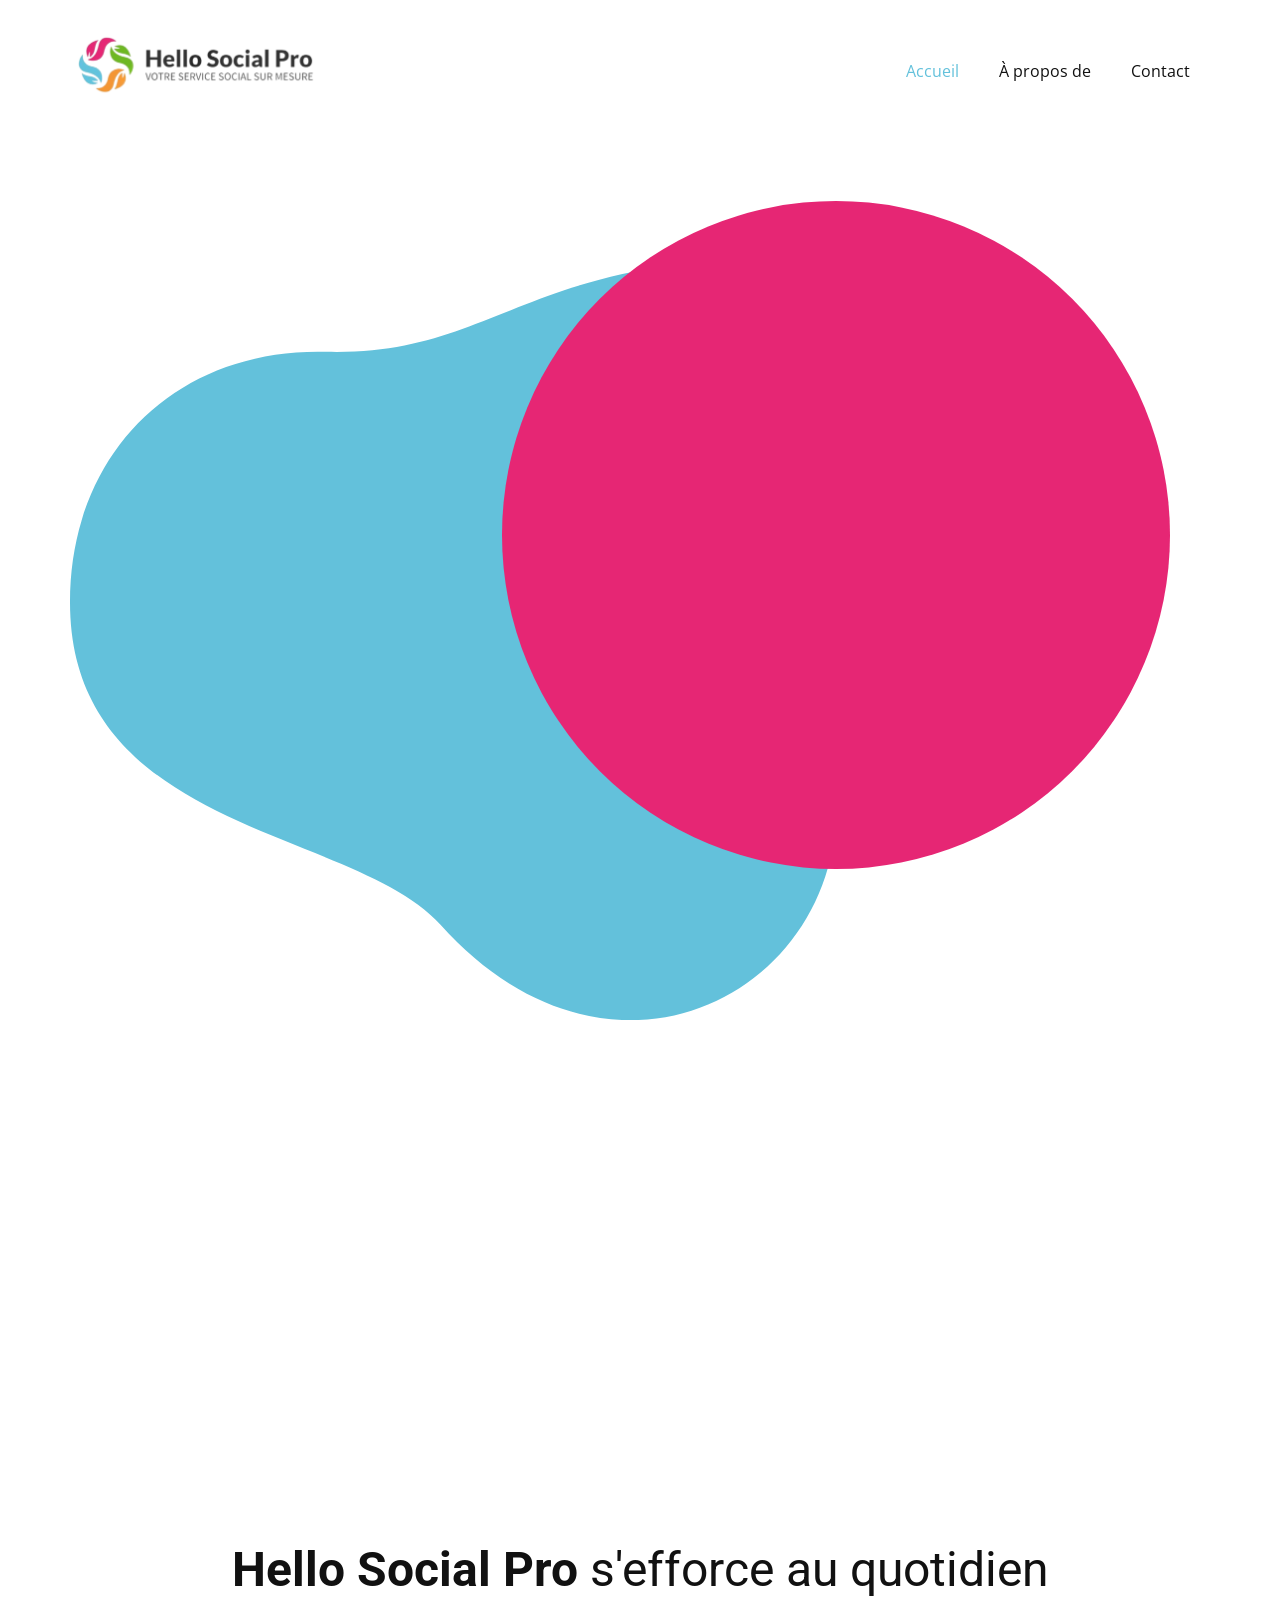
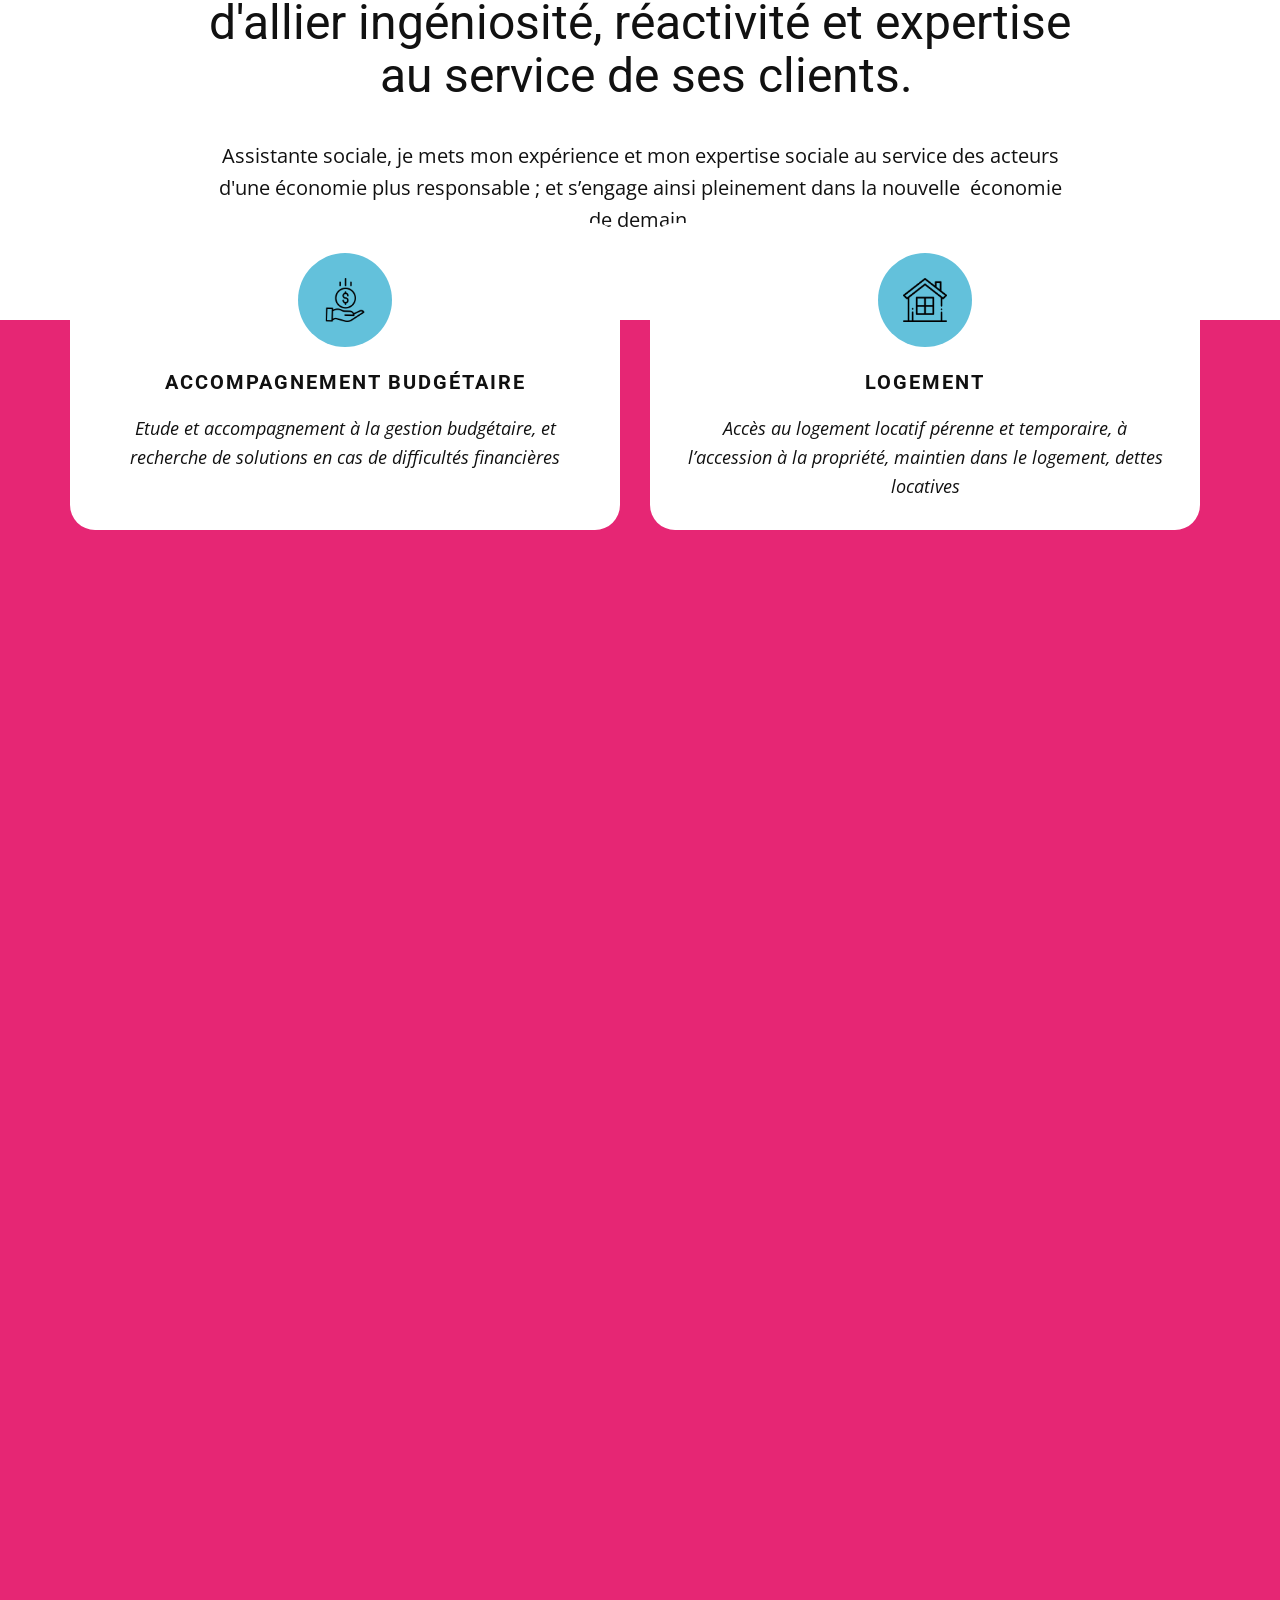
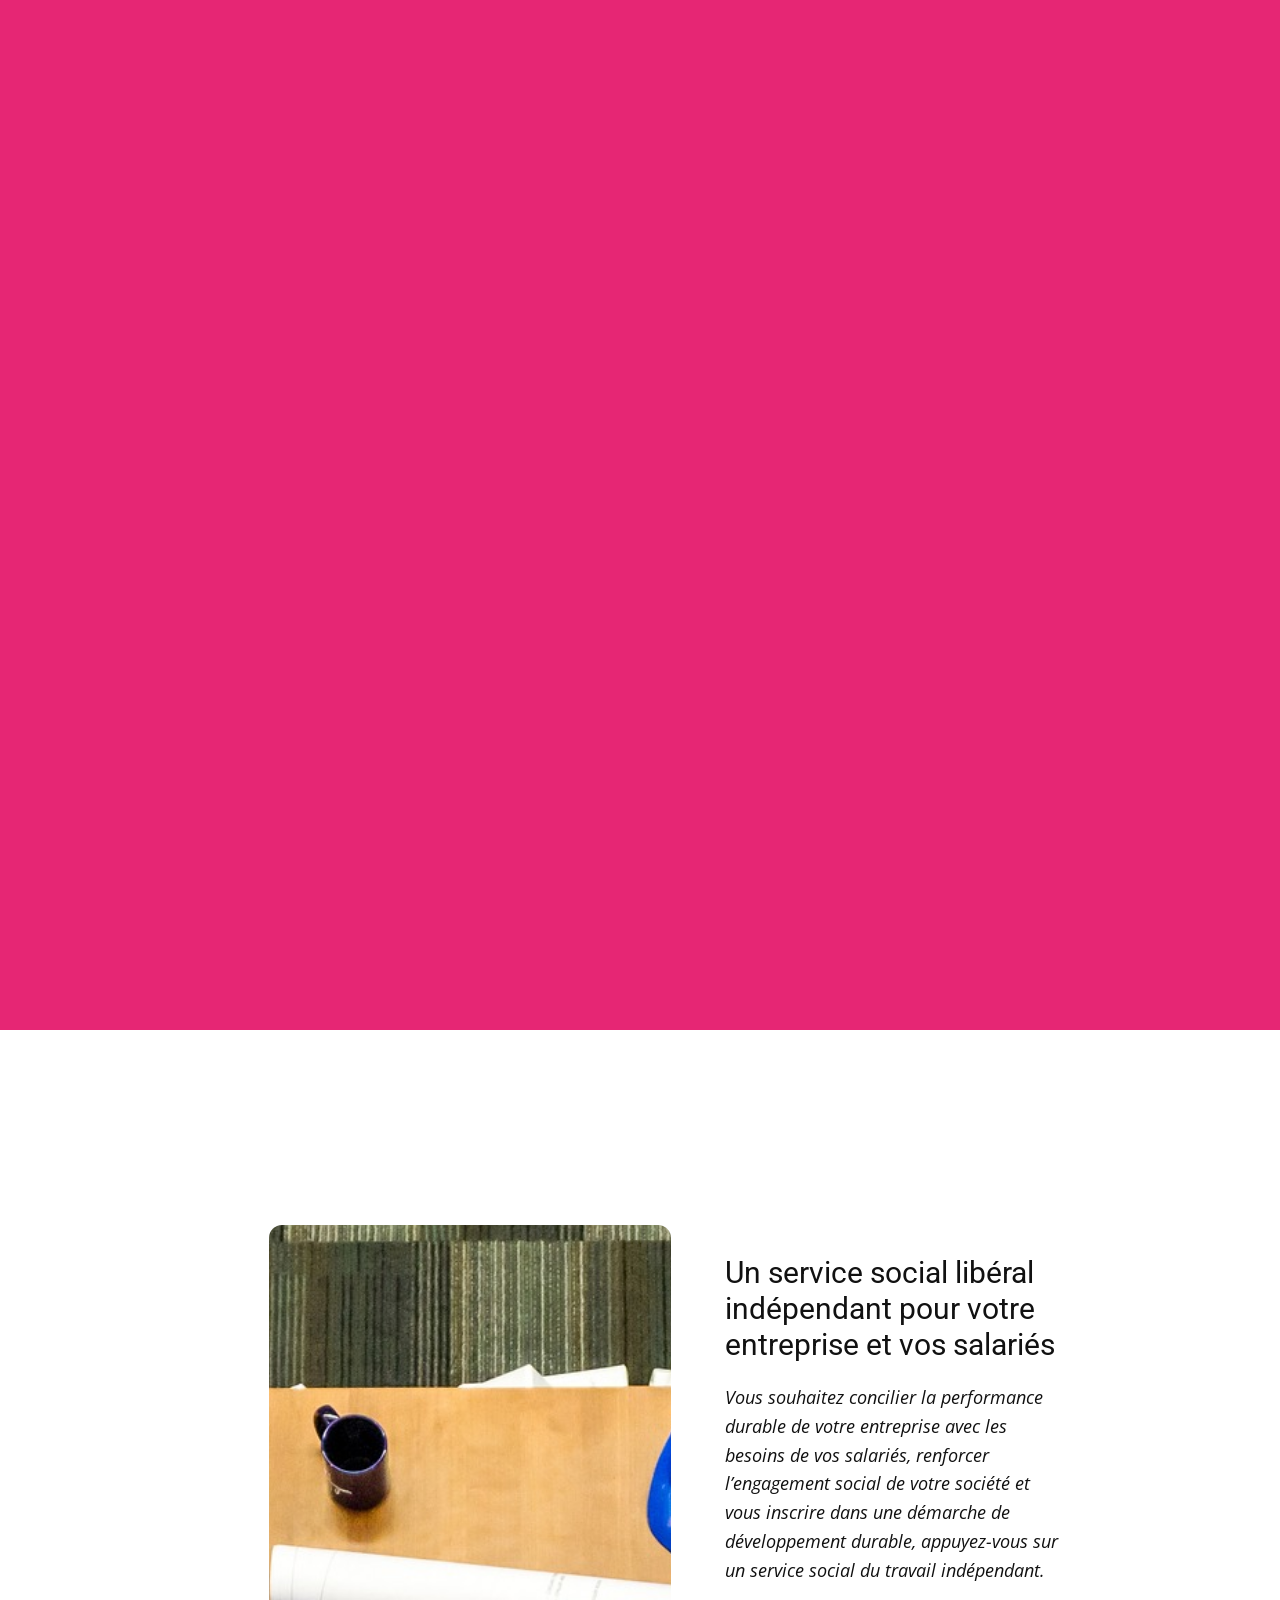
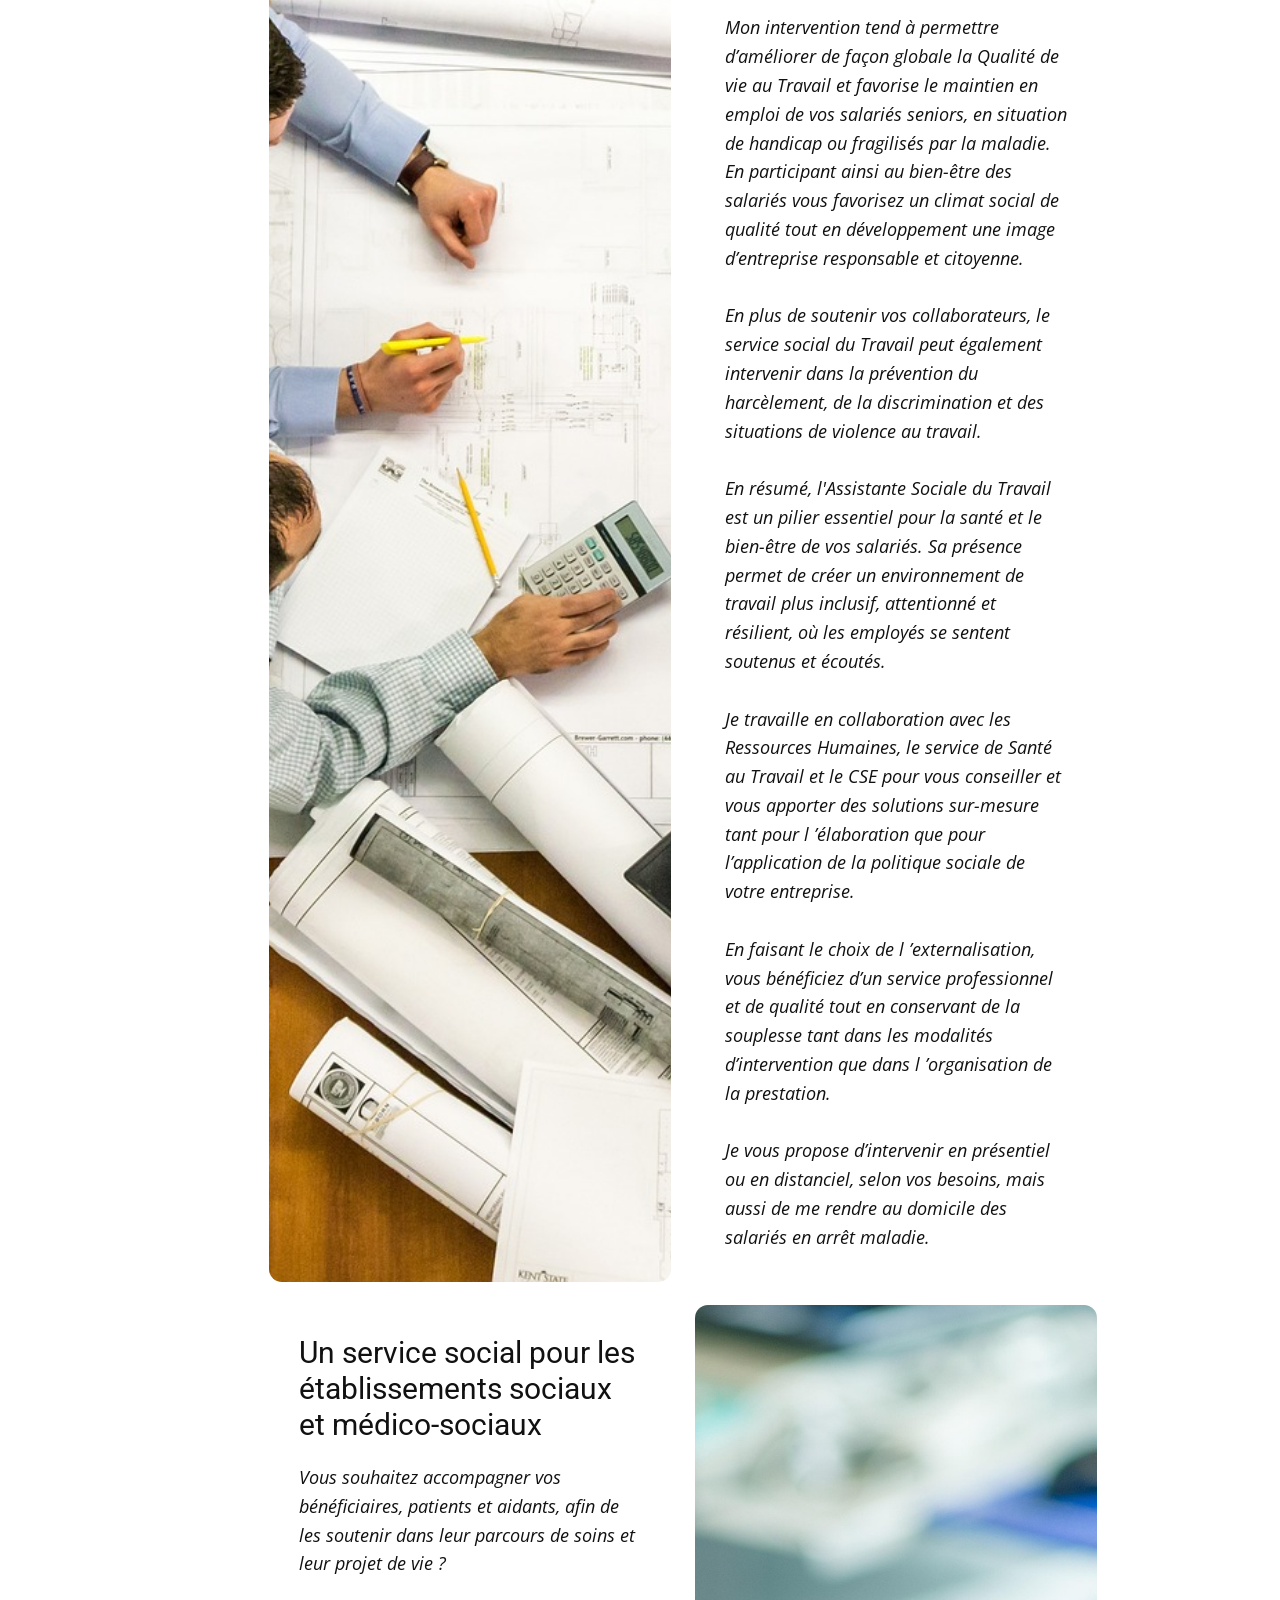
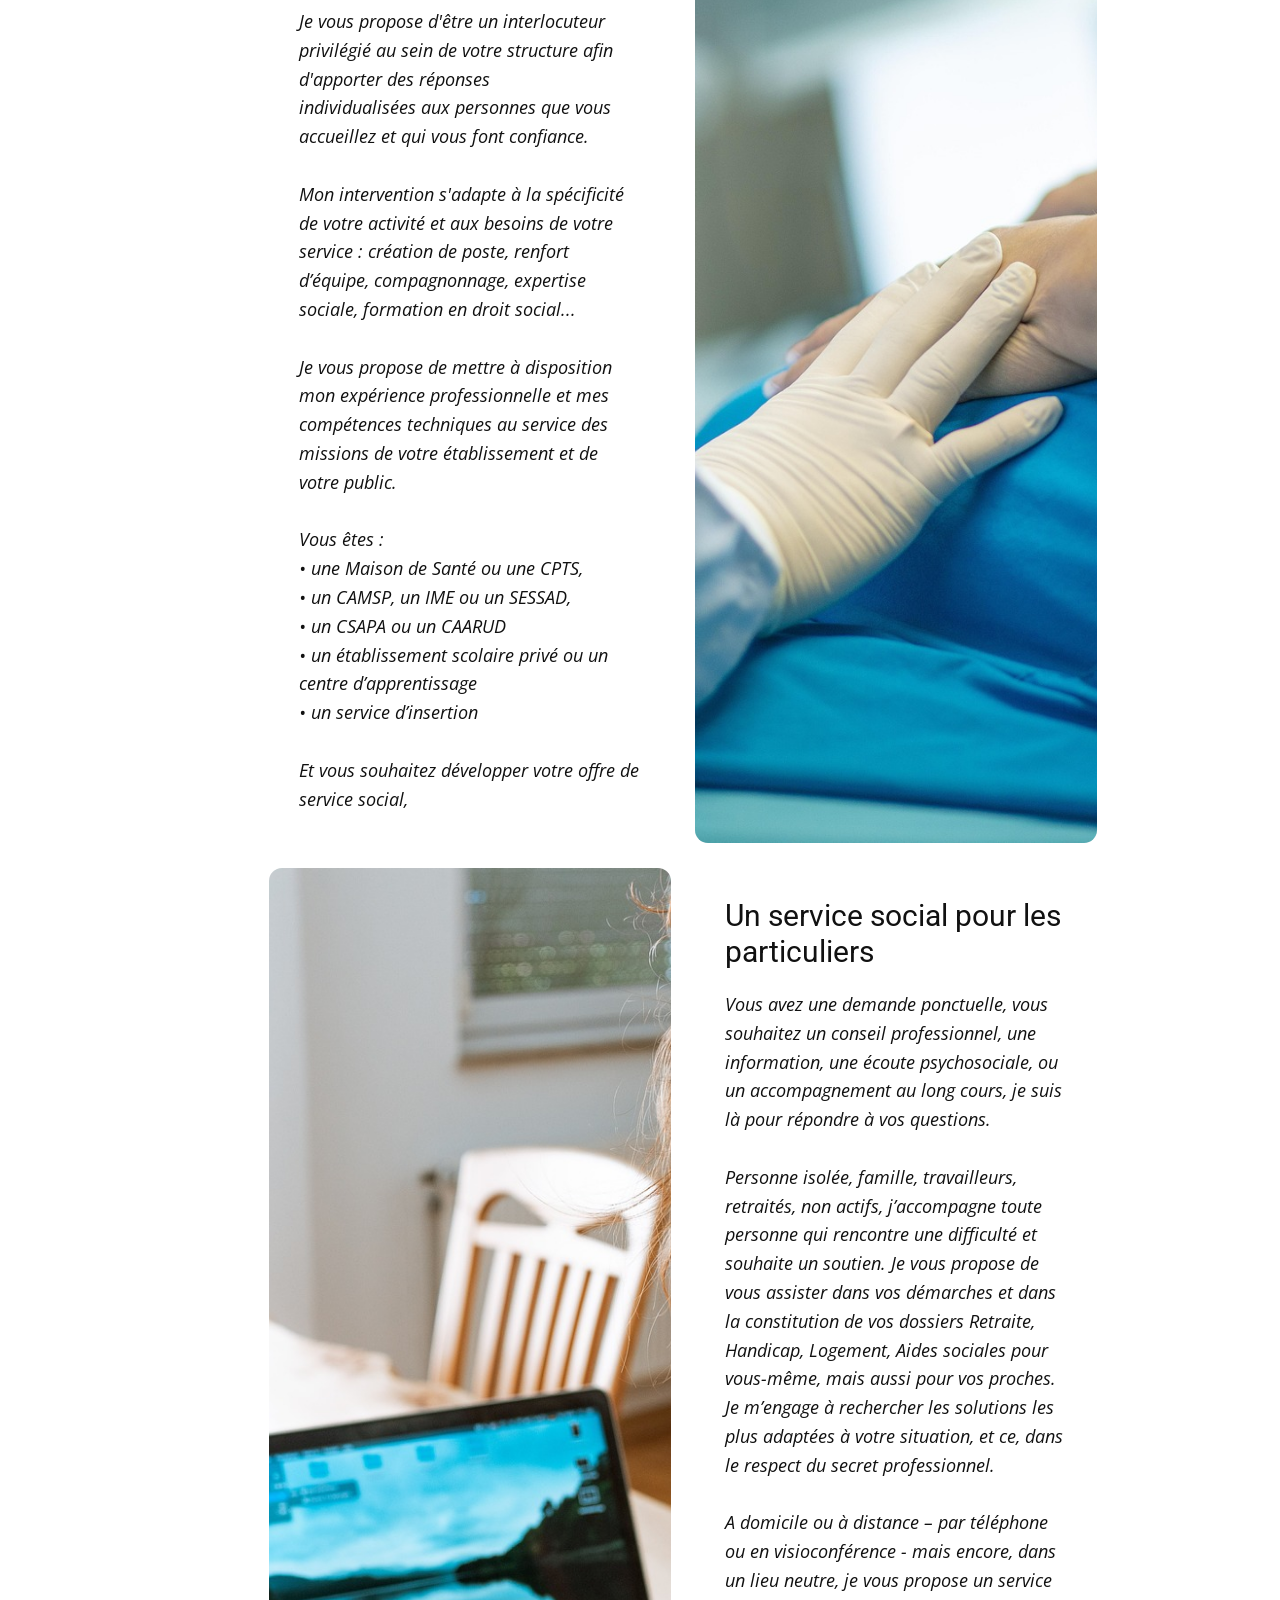
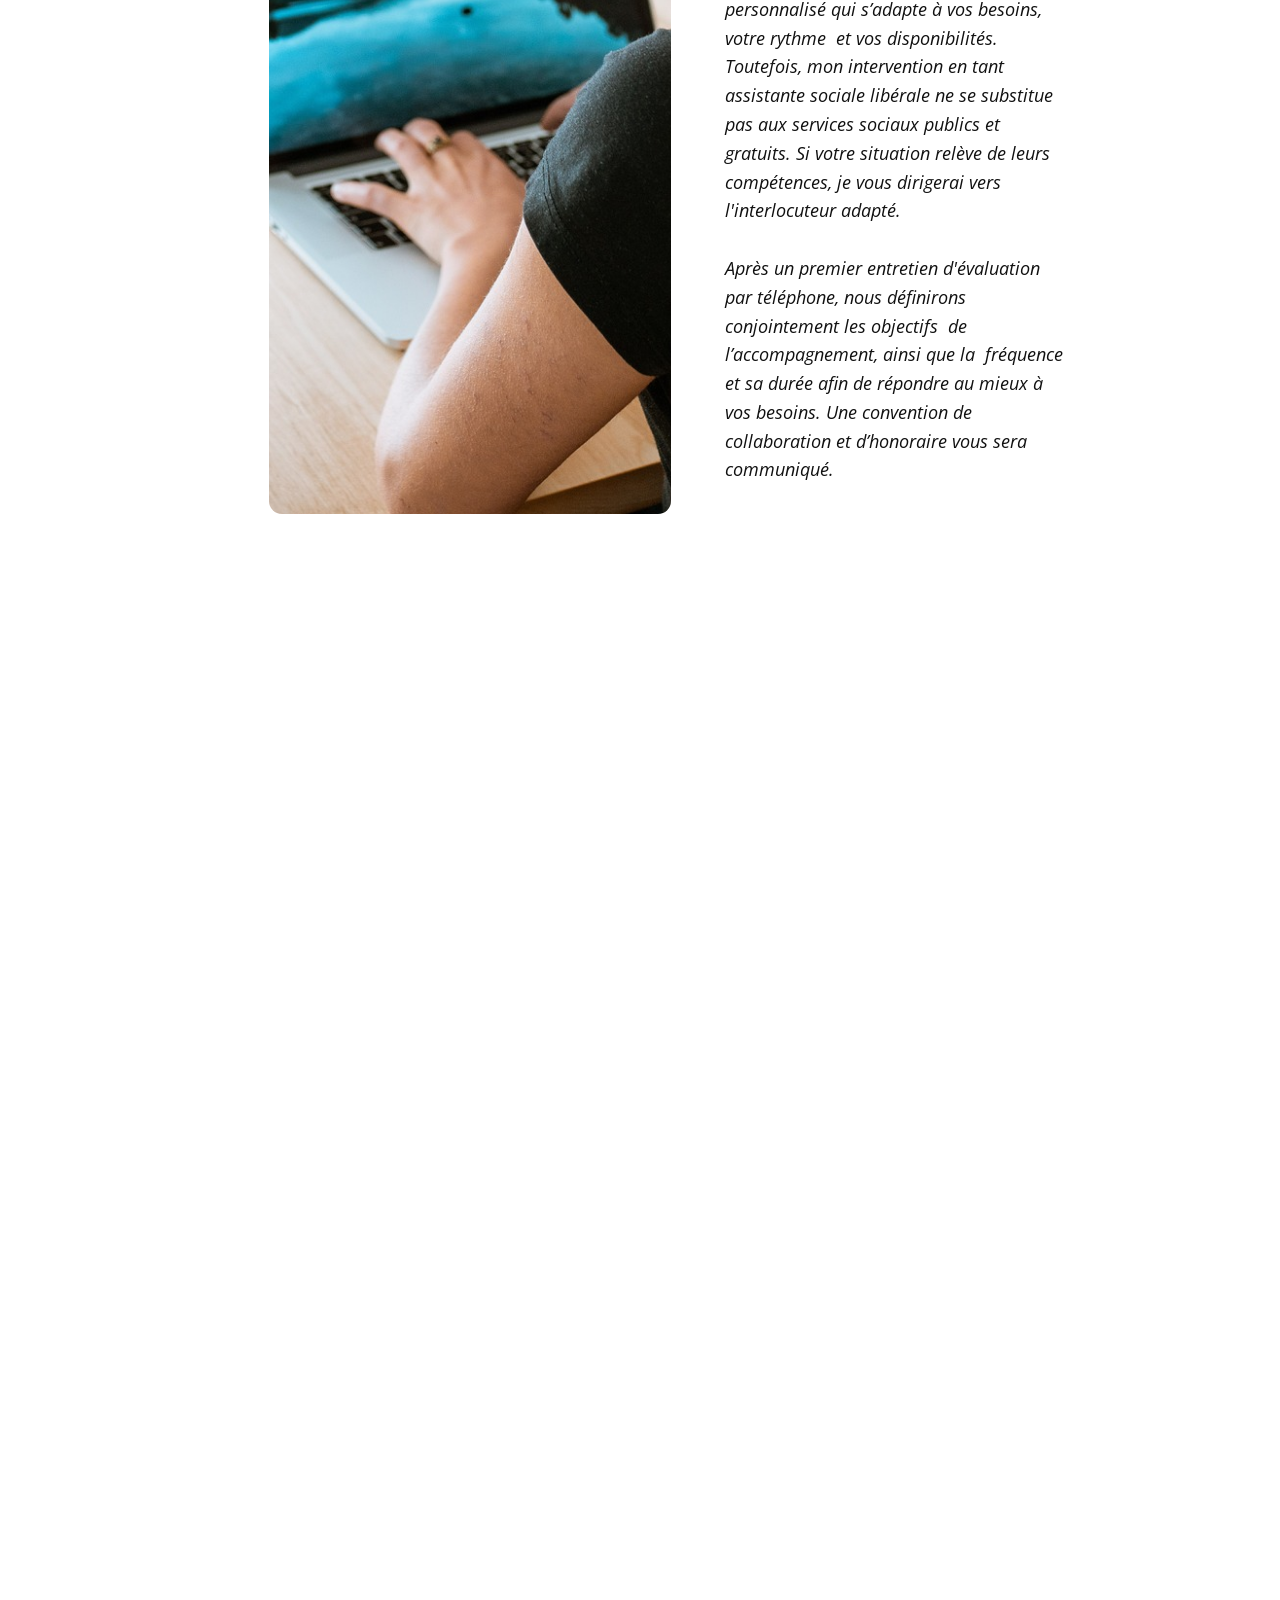
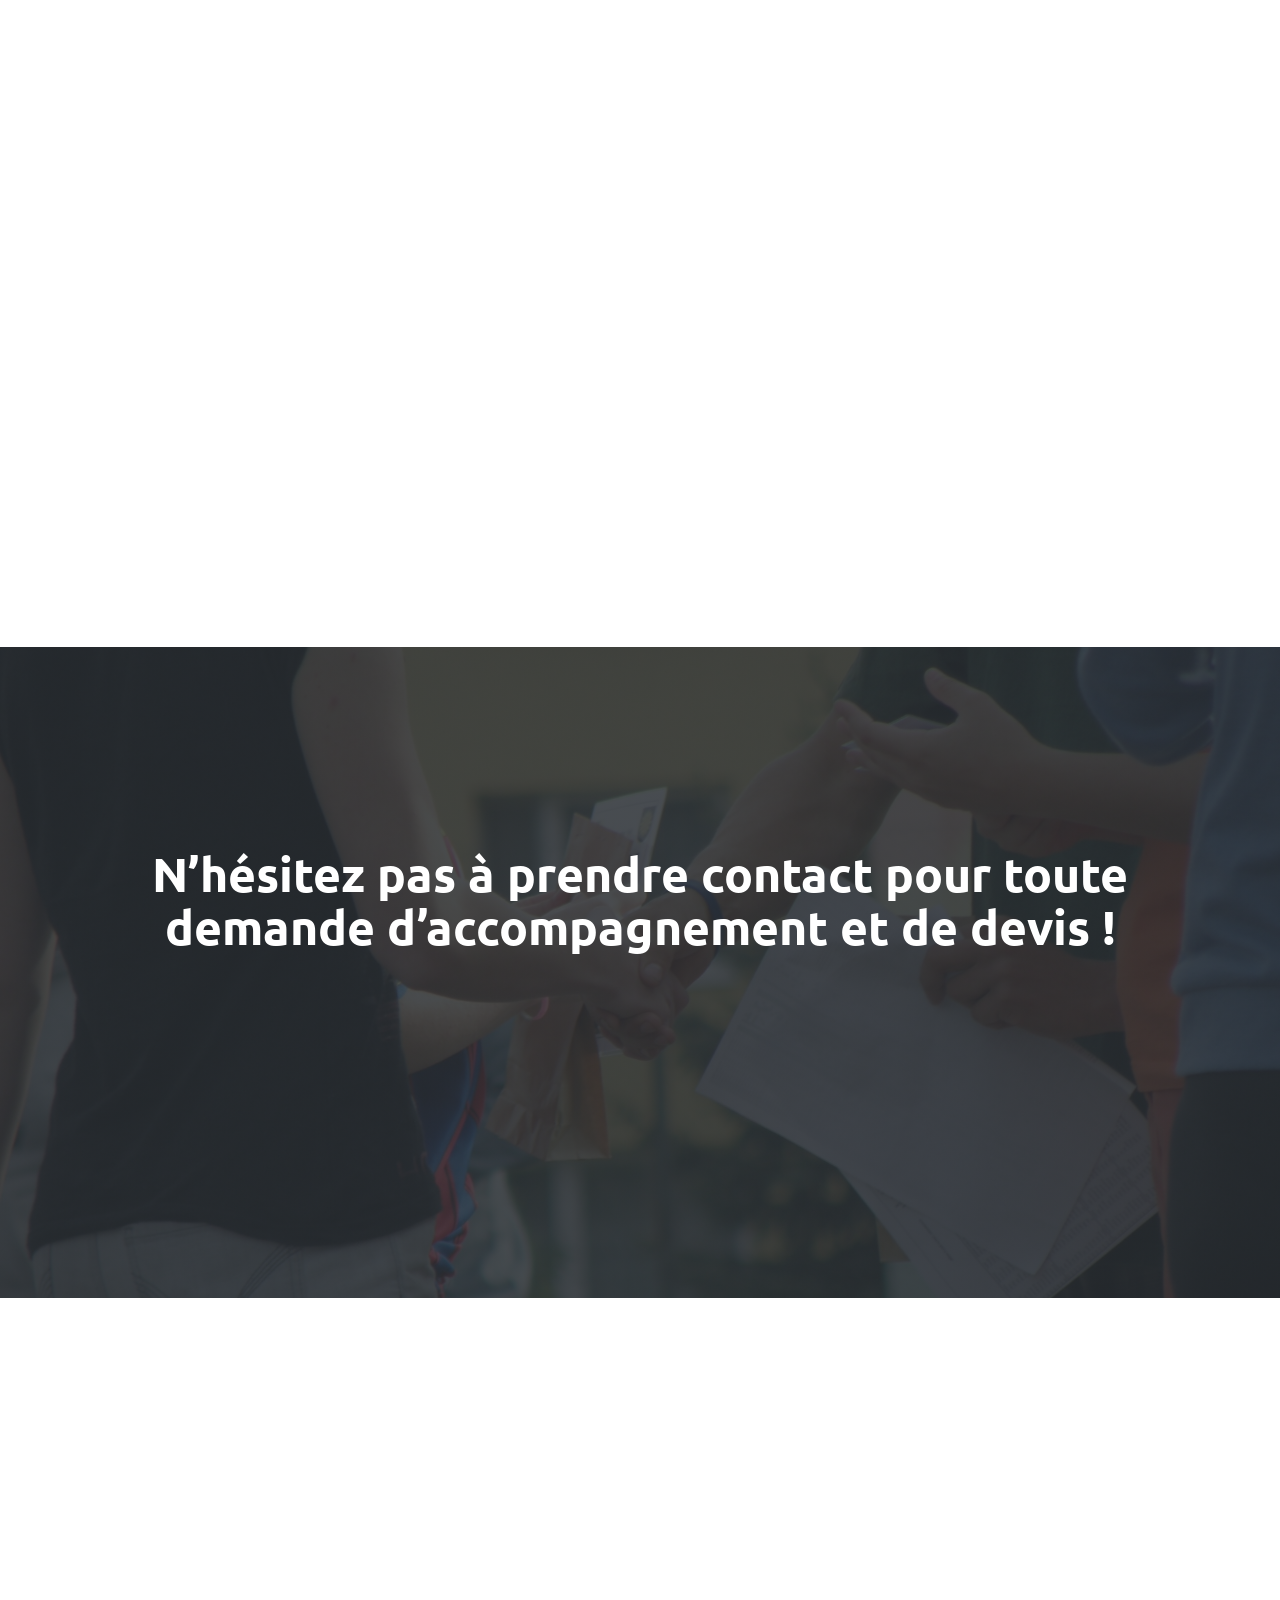
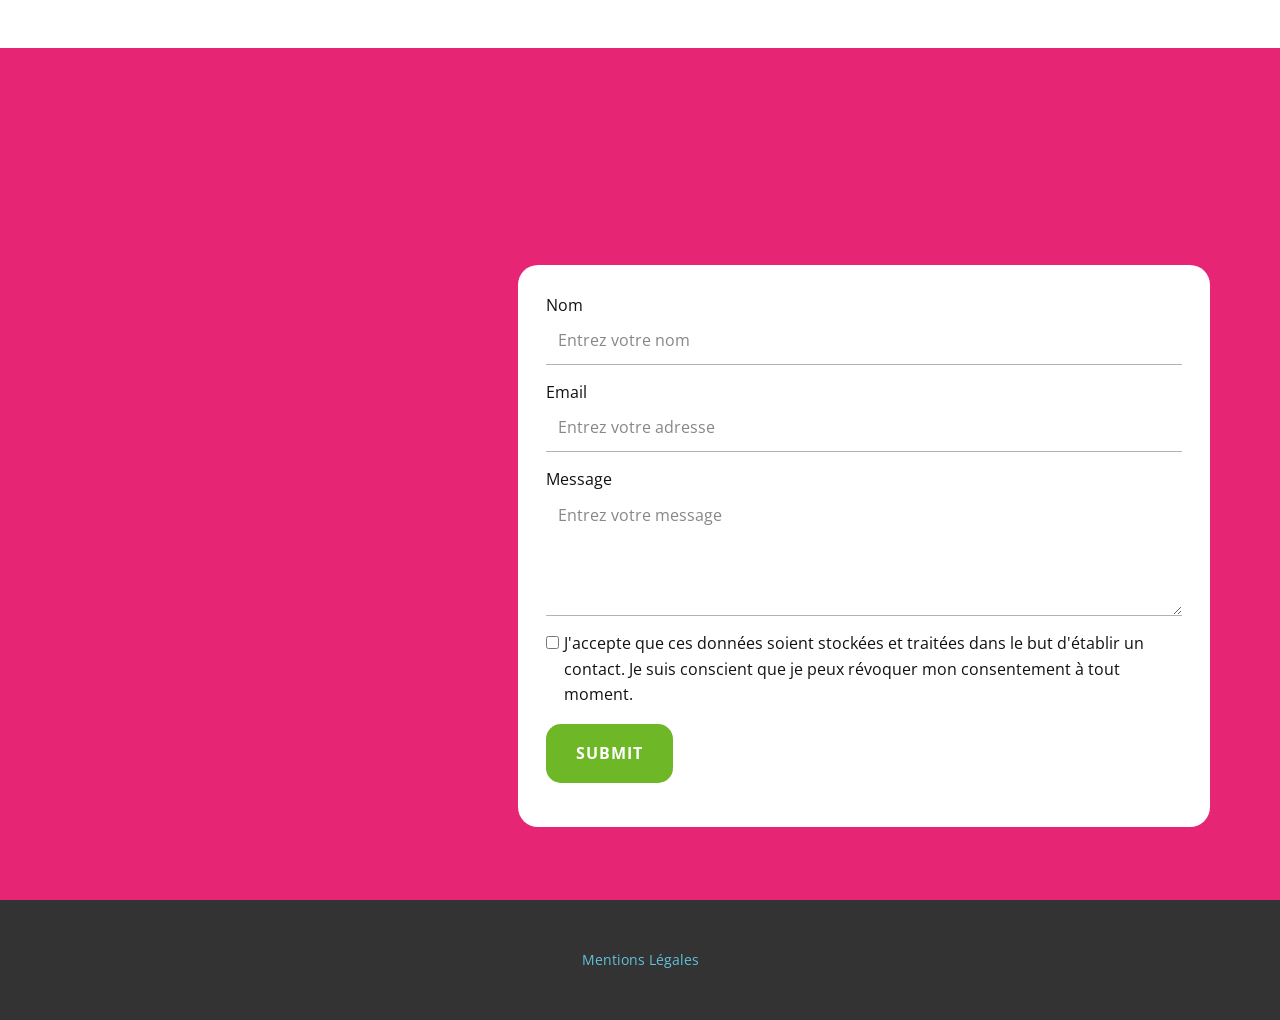
==== index.html @ 4d489a6d "First commit" ====
<!DOCTYPE html>
<html style="font-size: 16px;" lang="fr"><head>
    <meta name="viewport" content="width=device-width, initial-scale=1.0">
    <meta charset="utf-8">
    <meta name="keywords" content="TrainingCompany, ​Engaging learning &amp;amp; development, delivered brilliantly, ​Why not speak to one of our friendly learning advisers?, ​Our core topics &amp;amp; titles, ​Upskill Your Team to Get More Done, ​Explore our library of learning content, ​Products &amp;amp; Services, INTUITIVE">
    <meta name="description" content="">
    <title>Accueil</title>
    <link rel="stylesheet" href="nicepage.css" media="screen">
<link rel="stylesheet" href="Accueil.css" media="screen">
    <script class="u-script" type="text/javascript" src="jquery.js" defer=""></script>
    <script class="u-script" type="text/javascript" src="nicepage.js" defer=""></script>
    <meta name="generator" content="Nicepage 6.5.3, nicepage.com">
    <meta name="referrer" content="origin">
    <link id="u-theme-google-font" rel="stylesheet" href="https://fonts.googleapis.com/css?family=Roboto:100,100i,300,300i,400,400i,500,500i,700,700i,900,900i|Open+Sans:300,300i,400,400i,500,500i,600,600i,700,700i,800,800i">
    <link id="u-page-google-font" rel="stylesheet" href="https://fonts.googleapis.com/css?family=Ubuntu:300,300i,400,400i,500,500i,700,700i">   
    <script type="application/ld+json">{
		"@context": "http://schema.org",
		"@type": "Organization",
		"name": "",
		"logo": "images/default-logo.png"
}</script>
    <meta name="theme-color" content="#478ac9">
    <meta property="og:title" content="Accueil">
    <meta property="og:type" content="website">
  <meta data-intl-tel-input-cdn-path="intlTelInput/"></head>
  <body data-path-to-root="./" data-include-products="false" class="u-body u-xl-mode" data-lang="fr"><header class="u-clearfix u-header u-header" id="sec-24de"><div class="u-clearfix u-sheet u-valign-middle u-sheet">
        <a href="index.html" class="u-image u-logo u-image-1">
          <img src="images/default-logo.png" class="u-logo-image u-logo-image-1">
        </a>
        <nav class="u-menu u-menu-dropdown u-offcanvas u-menu-1">
          <div class="menu-collapse" style="font-size: 1rem; letter-spacing: 0px;">
            <a class="u-button-style u-custom-left-right-menu-spacing u-custom-padding-bottom u-custom-top-bottom-menu-spacing u-nav-link u-text-active-palette-1-base u-text-hover-palette-2-base" href="#">
              <svg class="u-svg-link" viewBox="0 0 24 24"><use xmlns:xlink="http://www.w3.org/1999/xlink" xlink:href="#menu-hamburger"></use></svg>
              <svg class="u-svg-content" version="1.1" id="menu-hamburger" viewBox="0 0 16 16" x="0px" y="0px" xmlns:xlink="http://www.w3.org/1999/xlink" xmlns="http://www.w3.org/2000/svg"><g><rect y="1" width="16" height="2"></rect><rect y="7" width="16" height="2"></rect><rect y="13" width="16" height="2"></rect>
</g></svg>
            </a>
          </div>
          <div class="u-nav-container">
            <ul class="u-nav u-unstyled u-nav-1"><li class="u-nav-item"><a class="u-button-style u-nav-link u-text-active-palette-1-base u-text-hover-palette-2-base" href="index.html" style="padding: 10px 20px;">Accueil</a>
</li><li class="u-nav-item"><a class="u-button-style u-nav-link u-text-active-palette-1-base u-text-hover-palette-2-base" href="#carousel_491a" style="padding: 10px 20px;">À propos de</a>
</li><li class="u-nav-item"><a class="u-button-style u-nav-link u-text-active-palette-1-base u-text-hover-palette-2-base" href="#carousel_1ad6" style="padding: 10px 20px;">Contact</a>
</li></ul>
          </div>
          <div class="u-nav-container-collapse">
            <div class="u-black u-container-style u-inner-container-layout u-opacity u-opacity-95 u-sidenav">
              <div class="u-inner-container-layout u-sidenav-overflow">
                <div class="u-menu-close"></div>
                <ul class="u-align-center u-nav u-popupmenu-items u-unstyled u-nav-2"><li class="u-nav-item"><a class="u-button-style u-nav-link" href="Accueil.html">Accueil</a>
</li><li class="u-nav-item"><a class="u-button-style u-nav-link" href="À-propos-de.html">À propos de</a>
</li><li class="u-nav-item"><a class="u-button-style u-nav-link" href="Contact.html">Contact</a>
</li></ul>
              </div>
            </div>
            <div class="u-black u-menu-overlay u-opacity u-opacity-70"></div>
          </div>
        </nav>
      </div></header>
    <section class="u-clearfix u-section-1" id="carousel_05da">
      <div class="u-clearfix u-sheet u-valign-middle-lg u-valign-middle-xl u-valign-middle-xs u-sheet-1">
        <div class="u-container-style u-expanded-width-md u-expanded-width-sm u-expanded-width-xs u-group u-group-1">
          <div class="u-container-layout u-container-layout-1">
            <div class="u-shape u-shape-svg u-text-palette-1-light-2 u-shape-1" data-animation-name="customAnimationIn" data-animation-duration="1500">
              <svg class="u-svg-link" preserveAspectRatio="none" viewBox="0 0 160 160" style=""><use xmlns:xlink="http://www.w3.org/1999/xlink" xlink:href="#svg-1781"></use></svg>
              <svg class="u-svg-content" viewBox="0 0 160 160" x="0px" y="0px" id="svg-1781"><path d="M157.4,45.5c11.3-39.1-16.3-50.2-43.8-43.8c-25.2,5.8-35.5,17.2-61,16.5C21.7,17.4,0,39.8,0,71.3
	c0,49.1,58.2,47.8,76.2,68.5c38.8,44.7,92.8,8.2,79.3-40.3C148.1,73.2,155.9,50.6,157.4,45.5z"></path></svg>
            </div>
            <div class="u-palette-1-base u-preserve-proportions u-shape u-shape-circle u-shape-2" data-animation-name="customAnimationIn" data-animation-duration="1500" data-animation-delay="0"></div>
            <div class="u-image u-image-circle u-image-1" alt="" data-image-width="1200" data-image-height="1200" data-animation-name="flipIn" data-animation-duration="1500" data-animation-direction="X" data-animation-delay="500"></div>
          </div>
        </div>
        <div class="u-container-align-left u-container-style u-expanded-width-sm u-expanded-width-xs u-group u-group-2" data-animation-name="customAnimationIn" data-animation-duration="1500" data-animation-delay="500">
          <div class="u-container-layout u-valign-top u-container-layout-2">
            <h1 class="u-align-left u-text u-text-palette-1-base u-text-1">Hello <br>Social<br>Pro
            </h1>
            <p class="u-align-left u-text u-text-2">Service social libéral et indépendant, nous avons pour vocation d'accompagner les entreprises, les établissements médicaux et sociaux, ainsi que les particuliers, en leur offrant un service social sur mesure, direct et pragmatique, adapté à leurs besoins.</a>
            </p>
            <a href="#carousel_491a" class="u-active-palette-1-light-3 u-align-left u-border-2 u-border-active-palette-1-base u-border-hover-palette-1-base u-border-palette-1-base u-btn u-btn-round u-button-style u-hover-palette-1-light-3 u-palette-1-base u-radius-50 u-text-active-palette-1-base u-text-hover-palette-1-base u-btn-2">En savoir plus</a>
          </div>
        </div>
      </div>
    </section>
    <section class="u-align-center u-clearfix u-container-align-center u-palette-1-base u-valign-top-lg u-valign-top-xl u-section-2" id="carousel_a84e">
      <div class="u-container-align-center u-container-style u-expanded-width u-group u-shape-rectangle u-white u-group-1">
        <div class="u-container-layout u-valign-top u-container-layout-1">
          <h2 class="u-align-center u-text u-text-palette-1-base u-text-1" data-animation-name="customAnimationIn" data-animation-duration="1500"> <b>Hello Social Pro</b> s'efforce au quotidien d'allier ingéniosité, réactivité et expertise au service de ses clients.</h2>
          <p class="u-align-center u-text u-text-2" data-animation-name="customAnimationIn" data-animation-duration="1500" data-animation-delay="250"> Assistante sociale, je mets mon expérience et mon expertise sociale au service des acteurs d'une économie plus responsable ; et s’engage ainsi pleinement dans la nouvelle  économie de demain.</p>
        </div>
      </div>
      <div class="u-list u-list-1">
        <div class="u-repeater u-repeater-1">
          <div class="u-container-style u-list-item u-radius-25 u-repeater-item u-shape-round u-video-cover u-white u-list-item-1" data-animation-direction="Up" data-animation-name="customAnimationIn" data-animation-duration="1500" data-animation-delay="250">
            <div class="u-container-layout u-similar-container u-container-layout-2"><span class="u-file-icon u-icon u-icon-circle u-palette-1-light-1 u-text-white u-icon-1"><img src="images/e678a0d6.png" alt=""></span>
              <h4 class="u-align-center u-text u-text-default u-text-palette-1-base u-text-3"> Accompagnement Budgétaire</h4>
              <p class="u-align-center u-text u-text-4">Etude et accompagnement à la gestion budgétaire, et recherche de solutions en cas de difficultés financières</p>
            </div>
          </div>
          <div class="u-container-style u-list-item u-radius-25 u-repeater-item u-shape-round u-video-cover u-white u-list-item-1" data-animation-direction="Up" data-animation-name="customAnimationIn" data-animation-duration="1500" data-animation-delay="250">
            <div class="u-container-layout u-similar-container u-container-layout-2"><span class="u-file-icon u-icon u-icon-circle u-palette-1-light-1 u-text-white u-icon-1"><img src="images/10143723.png" alt=""></span>
              <h4 class="u-align-center u-text u-text-default u-text-palette-1-base u-text-3"> Logement</h4>
              <p class="u-align-center u-text u-text-4">Accès au logement locatif pérenne et temporaire, à l’accession à la propriété, maintien dans le logement, dettes locatives</p>
            </div>
          </div>
<!--           <div class="u-container-style u-list-item u-radius-25 u-repeater-item u-shape-round u-video-cover u-white u-list-item-1" data-animation-direction="Up" data-animation-name="customAnimationIn" data-animation-duration="1500" data-animation-delay="250">
            <div class="u-container-layout u-similar-container u-container-layout-2"><span class="u-file-icon u-icon u-icon-circle u-palette-1-light-1 u-text-white u-icon-1"><img src="images/10143723-e678a0d6.png" alt=""></span>
              <h4 class="u-align-center u-text u-text-default u-text-palette-1-base u-text-3"> </h4>
              <p class="u-align-center u-text u-text-4"></p>
            </div>
          </div> -->
          <div class="u-align-center u-container-style u-list-item u-radius-25 u-repeater-item u-shape-round u-video-cover u-white u-list-item-2" data-animation-direction="Up" data-animation-name="customAnimationIn" data-animation-duration="1500" data-animation-delay="500">
            <div class="u-container-layout u-similar-container u-container-layout-3"><span class="u-file-icon u-icon u-icon-circle u-palette-1-light-1 u-text-white u-icon-2"><img src="images/4236478.png" alt=""></span>
              <h4 class="u-align-center u-text u-text-default u-text-palette-1-base u-text-5"> Famille & Santé</h4>
              <p class="u-align-center u-text u-text-6">Naissance, décès, séparation, divorce, aidants familiaux, difficultés familiales & Maladie, invalidité,prévoyance, partenaires médicaux, handicap</p>
            </div>
          </div>
          <div class="u-align-center u-container-style u-list-item u-radius-25 u-repeater-item u-shape-round u-video-cover u-white u-list-item-3" data-animation-name="customAnimationIn" data-animation-duration="1500" data-animation-delay="750">
            <div class="u-container-layout u-similar-container u-container-layout-4"><span class="u-file-icon u-icon u-icon-circle u-palette-1-light-1 u-text-white u-icon-3"><img src="images/686308.png" alt=""></span>
              <h4 class="u-align-center u-text u-text-default u-text-palette-1-base u-text-7">Vie professionnelle</h4>
              <p class="u-align-center u-text u-text-8">Santé au travail : maladie (AT/MP), maintien en emploi, adaptation des postes, gestion de conflits, prévention du stress au travail, addiction, Retraite, mobilité, formation</p>
            </div>
          </div>
        </div>
      </div>
    </section>
    <section class="u-clearfix u-palette-1-base u-section-3" id="carousel_6f7c">
      <div class="u-clearfix u-sheet u-valign-middle u-sheet-1">
        <div class="u-container-style u-group u-group-1">
          <div class="u-container-layout u-container-layout-1">
            <div class="u-align-center u-expanded-width-sm u-expanded-width-xs u-shape u-shape-svg u-text-palette-1-light-1 u-shape-1" data-animation-name="customAnimationIn" data-animation-duration="1500" data-animation-delay="500">
              <svg class="u-svg-link" preserveAspectRatio="none" viewBox="0 0 160 150" style=""><use xmlns:xlink="http://www.w3.org/1999/xlink" xlink:href="#svg-5264"></use></svg>
              <svg class="u-svg-content" viewBox="0 0 160 150" x="0px" y="0px" id="svg-5264"><path d="M43.2,126.9c14.2,1.3,27.6,7,39.1,15.6c8.3,6.1,19.4,10.3,32.7,5.3c11.7-4.4,18.6-17.4,21-30.2c2.6-13.3,8.1-25.9,15.7-37.1
	c8.3-12.1,10.8-27.9,5.3-42.7C150.5,20.3,134.6,9,117,7.6C107.9,6.9,98.8,5,90.1,1.9C83-0.6,75-0.7,67.4,2.1
	c-9.9,3.7-17,11.6-20.1,21c-3.3,10.1-10.9,18-20.6,22.2c-0.1,0-0.1,0.1-0.2,0.1c-20.3,8.9-31,32-24.6,53.2
	C6.9,115.6,25.2,125.2,43.2,126.9z"></path></svg>
            </div>
            <div class="u-align-center u-image u-image-circle u-image-1" alt="" data-image-width="900" data-image-height="900" data-animation-name="flipIn" data-animation-duration="1500" data-animation-direction="X" data-animation-delay="500"></div>
          </div>
        </div>
        <div class="u-align-left u-container-style u-group u-radius-25 u-shape-round u-white u-group-2" data-animation-name="customAnimationIn" data-animation-duration="1500" data-animation-delay="500">
          <div class="u-container-layout u-valign-middle u-container-layout-2">
            <h2 class="u-text u-text-default u-text-1">Qui suis-je ?<br>
            </h2>
            <h5 class="u-text u-text-2"> Stéphanie Andler, je suis Assistante sociale, diplômée d’Etat depuis 2007. Je possède une expérience professionnelle confirmée dans les domaines de la Santé et du Service social du Travail. </h5>
            <p>
              Après 10 ans, de travail dans le domaine des Addictions et d’exercice coordonné en Maison de Santé Pluriprofessionnelle sur Paris, je me suis intéressée au Service Social du Travail.
              J’ai notamment exercé dans les secteurs de l’aéronautique, l’artisanat, hôtellerie, la restauration, le tourisme et la logistique. <br>
              J'ai, ainsi, accompagné des salariés en difficultés, fragilisés par des problématiques personnelles et/ou professionnelles, et ce en collaboration avec différents partenaires tels que les services RH, la Direction, le Service de santé au travail, la Mission Handicap, afin de prévenir les risques psycho-sociaux, favoriser/ maintenir la Qualité de Vie au Travail et apporter une veille sociale constante.<br>
              
              Je me suis formée tout au long de ma carrière professionnelle, afin de développer mes connaissances en matière de droit social (Retraite, Maladie, Invalidité, Handicap…) et de droit du travail dans le cadre de la Protection Sociale. Je suis également formée au droit des étrangers et à la démarche de Prévention de la Désinsertion Professionnelle.<br>
              
              En 2020, j'ai décidé de développer une activité de service social indépendant, afin de proposer des accompagnements sur mesure et innovants. <br>
              Ma priorité, créer une relation de confiance, fondée sur l’écoute et un accueil inconditionnel et personnalisé. <br>

              Soumise au secret professionnel (Articles 226-13 et 226-14 du Code Pénal), je m’appuie sur le code de déontologie de l’ANAS et les valeurs de la profession pour offrir une prise en charge de qualité.
            </p>
<!--             <p class="u-text u-text-3">Image from <a href="https://www.freepik.com/photos/woman" class="u-active-none u-border-1 u-border-active-palette-2-base u-border-black u-border-hover-palette-2-base u-border-no-left u-border-no-right u-border-no-top u-btn u-button-link u-button-style u-hover-none u-none u-text-body-color u-btn-1">Freepik</a>
            </p> -->
            <a href="#carousel_1ad6" class="u-active-palette-1-light-3 u-align-left u-border-2 u-border-active-palette-1-base u-border-hover-palette-1-base u-border-palette-1-base u-btn u-btn-round u-button-style u-hover-palette-1-light-3 u-palette-1-base u-radius-50 u-text-active-palette-1-base u-text-hover-palette-1-base u-btn-2">Contactez-moi</a>
          </div>
        </div>
      </div>
    </section>
    <!-- <section class="u-clearfix u-container-align-center u-palette-1-base u-section-4" id="carousel_0800">
      <div class="u-clearfix u-sheet u-valign-middle u-sheet-1">
        <h2 class="u-align-center u-text u-text-default u-text-1" data-animation-name="customAnimationIn" data-animation-duration="1500"> Our core topics &amp; titles</h2>
        <p class="u-align-center u-text u-text-body-alt-color u-text-2" data-animation-name="customAnimationIn" data-animation-duration="1500" data-animation-delay="250"> Lorem ipsum dolor sit amet, consectetur adipiscing elit, sed do eiusmod tempor incididunt ut labore et dolore magna aliqua enim. Images from <a href="https://freepik.com/" class="u-active-none u-border-2 u-border-active-palette-1-light-2 u-border-hover-palette-1-light-2 u-border-no-left u-border-no-right u-border-no-top u-border-white u-bottom-left-radius-0 u-bottom-right-radius-0 u-btn u-button-link u-button-style u-hover-none u-none u-radius-0 u-text-body-alt-color u-top-left-radius-0 u-top-right-radius-0 u-btn-1">Freepik</a>
        </p>
        <div class="u-expanded-width u-layout-horizontal u-list u-list-1">
          <div class="u-repeater u-repeater-1">
            <div class="u-container-align-center u-container-style u-image u-image-round u-list-item u-radius-20 u-repeater-item u-shading u-image-1" data-image-width="1025" data-image-height="881" data-animation-name="customAnimationIn" data-animation-duration="1500" data-animation-delay="500">
              <div class="u-container-layout u-similar-container u-valign-top u-container-layout-1"><span class="u-align-center u-file-icon u-icon u-text-white u-icon-1"><img src="images/3068380-d506fbfa.png" alt=""></span>
                <h4 class="u-align-center u-text u-text-3"> Management &amp; leadership</h4>
              </div>
            </div>
            <div class="u-container-align-center u-container-style u-image u-image-round u-list-item u-radius-20 u-repeater-item u-shading u-image-2" data-image-width="800" data-image-height="771" data-animation-direction="Up" data-animation-name="customAnimationIn" data-animation-duration="1500" data-animation-delay="500">
              <div class="u-container-layout u-similar-container u-valign-top u-container-layout-2"><span class="u-align-center u-file-icon u-icon u-text-white u-icon-2"><img src="images/3524752-59787d8c.png" alt=""></span>
                <h4 class="u-align-center u-text u-text-4"> Project management</h4>
              </div>
            </div>
            <div class="u-container-align-center u-container-style u-image u-image-round u-list-item u-radius-20 u-repeater-item u-shading u-image-3" data-image-width="1025" data-image-height="881" data-animation-direction="Up" data-animation-name="customAnimationIn" data-animation-duration="1500" data-animation-delay="500">
              <div class="u-container-layout u-similar-container u-valign-top u-container-layout-3"><span class="u-align-center u-file-icon u-icon u-text-white u-icon-3"><img src="images/1063376-c9c0d39a.png" alt=""></span>
                <h4 class="u-align-center u-text u-text-5"> Essential business skills</h4>
              </div>
            </div>
            <div class="u-container-align-center u-container-style u-image u-image-round u-list-item u-radius-20 u-repeater-item u-shading u-image-4" data-image-width="800" data-image-height="771" data-animation-direction="Up">
              <div class="u-container-layout u-similar-container u-valign-top u-container-layout-4"><span class="u-align-center u-file-icon u-icon u-text-white u-icon-4"><img src="images/2205817-00f02253.png" alt=""></span>
                <h4 class="u-align-center u-text u-text-6"> Wellbeing &amp; life skills</h4>
              </div>
            </div>
            <div class="u-container-align-center u-container-style u-image u-image-round u-list-item u-radius-20 u-repeater-item u-shading u-image-5" data-image-width="800" data-image-height="771" data-animation-direction="Up">
              <div class="u-container-layout u-similar-container u-valign-top u-container-layout-5"><span class="u-align-center u-file-icon u-icon u-text-white u-icon-5"><img src="images/681443-16218c89.png" alt=""></span>
                <h4 class="u-align-center u-text u-text-7"> Personal development</h4>
              </div>
            </div>
          </div>
          <a class="u-absolute-vcenter u-gallery-nav u-gallery-nav-prev u-hidden-xs u-hover-palette-1-light-2 u-icon-circle u-opacity u-opacity-70 u-spacing-10 u-text-palette-1-dark-3 u-white u-gallery-nav-1" href="#" role="button">
            <span aria-hidden="true">
              <svg viewBox="0 0 451.847 451.847"><path d="M97.141,225.92c0-8.095,3.091-16.192,9.259-22.366L300.689,9.27c12.359-12.359,32.397-12.359,44.751,0
c12.354,12.354,12.354,32.388,0,44.748L173.525,225.92l171.903,171.909c12.354,12.354,12.354,32.391,0,44.744
c-12.354,12.365-32.386,12.365-44.745,0l-194.29-194.281C100.226,242.115,97.141,234.018,97.141,225.92z"></path></svg>
            </span>
            <span class="sr-only">
              <svg viewBox="0 0 451.847 451.847"><path d="M97.141,225.92c0-8.095,3.091-16.192,9.259-22.366L300.689,9.27c12.359-12.359,32.397-12.359,44.751,0
c12.354,12.354,12.354,32.388,0,44.748L173.525,225.92l171.903,171.909c12.354,12.354,12.354,32.391,0,44.744
c-12.354,12.365-32.386,12.365-44.745,0l-194.29-194.281C100.226,242.115,97.141,234.018,97.141,225.92z"></path></svg>
            </span>
          </a>
          <a class="u-absolute-vcenter u-gallery-nav u-gallery-nav-next u-hidden-xs u-hover-palette-1-light-2 u-icon-circle u-opacity u-opacity-70 u-spacing-10 u-text-palette-1-dark-3 u-white u-gallery-nav-2" href="#" role="button">
            <span aria-hidden="true">
              <svg viewBox="0 0 451.846 451.847"><path d="M345.441,248.292L151.154,442.573c-12.359,12.365-32.397,12.365-44.75,0c-12.354-12.354-12.354-32.391,0-44.744
L278.318,225.92L106.409,54.017c-12.354-12.359-12.354-32.394,0-44.748c12.354-12.359,32.391-12.359,44.75,0l194.287,194.284
c6.177,6.18,9.262,14.271,9.262,22.366C354.708,234.018,351.617,242.115,345.441,248.292z"></path></svg>
            </span>
            <span class="sr-only">
              <svg viewBox="0 0 451.846 451.847"><path d="M345.441,248.292L151.154,442.573c-12.359,12.365-32.397,12.365-44.75,0c-12.354-12.354-12.354-32.391,0-44.744
L278.318,225.92L106.409,54.017c-12.354-12.359-12.354-32.394,0-44.748c12.354-12.359,32.391-12.359,44.75,0l194.287,194.284
c6.177,6.18,9.262,14.271,9.262,22.366C354.708,234.018,351.617,242.115,345.441,248.292z"></path></svg>
            </span>
          </a>
        </div>
      </div>
    </section> -->
    <section class="u-align-center u-clearfix u-white u-section-5" id="carousel_491a">
      <div class="u-clearfix u-sheet u-valign-middle u-sheet-1">
        <div class="u-shape u-shape-svg u-text-palette-1-base u-shape-1" data-animation-name="customAnimationIn" data-animation-duration="1500" data-animation-delay="500">
          <svg class="u-svg-link" preserveAspectRatio="none" viewBox="0 0 160 150" style=""><use xmlns:xlink="http://www.w3.org/1999/xlink" xlink:href="#svg-40dc"></use></svg>
          <svg class="u-svg-content" viewBox="0 0 160 150" x="0px" y="0px" id="svg-40dc"><path d="M43.2,126.9c14.2,1.3,27.6,7,39.1,15.6c8.3,6.1,19.4,10.3,32.7,5.3c11.7-4.4,18.6-17.4,21-30.2c2.6-13.3,8.1-25.9,15.7-37.1
	c8.3-12.1,10.8-27.9,5.3-42.7C150.5,20.3,134.6,9,117,7.6C107.9,6.9,98.8,5,90.1,1.9C83-0.6,75-0.7,67.4,2.1
	c-9.9,3.7-17,11.6-20.1,21c-3.3,10.1-10.9,18-20.6,22.2c-0.1,0-0.1,0.1-0.2,0.1c-20.3,8.9-31,32-24.6,53.2
	C6.9,115.6,25.2,125.2,43.2,126.9z"></path></svg>
        </div>
        <div class="u-clearfix u-gutter-24 u-layout-wrap u-layout-wrap-1">
          <div class="u-gutter-0 u-layout">
            <div class="u-layout-col">
              <div class="u-size-30">
                <div class="u-layout-row">
                  <div class="u-container-style u-image u-image-round u-layout-cell u-radius-25 u-size-30 u-image-12" data-image-width="1134" data-image-height="920" data-animation-name="customAnimationIn" data-animation-duration="1500">
                    <div class="u-container-layout u-valign-middle u-container-layout-1"></div>
                  </div>
                  <div class="u-align-left u-container-align-left u-container-style u-layout-cell u-radius-25 u-shape-round u-size-30 u-white u-layout-cell-2" data-animation-name="customAnimationIn" data-animation-duration="1500" data-animation-delay="250">
                    <div class="u-container-layout u-valign-middle u-container-layout-2">
                      <h3 class="u-align-left u-text u-text-1">Un service social libéral indépendant pour votre entreprise et vos salariés</h3>
                      <p class="u-align-left u-text u-text-2">Vous souhaitez concilier la performance durable de votre entreprise avec les besoins de vos salariés, renforcer l’engagement social de votre société et vous inscrire dans une démarche de développement durable, appuyez-vous sur un service social du travail indépendant.<br><br>
                        Mon intervention tend à permettre d’améliorer de façon globale la Qualité de vie au Travail et favorise le maintien en emploi de vos salariés seniors, en situation de handicap ou fragilisés par la maladie. En participant ainsi au bien-être des salariés vous favorisez un climat social de qualité tout en développement une image d’entreprise responsable et citoyenne.<br><br>
                        En plus de soutenir vos collaborateurs, le service social du Travail peut également intervenir dans la prévention du harcèlement, de la discrimination et des situations de violence au travail. <br><br>
                        
                        En résumé, l'Assistante Sociale du Travail est un pilier essentiel pour la santé et le bien-être de vos salariés. Sa présence permet de créer un environnement de travail plus inclusif, attentionné et résilient, où les employés se sentent soutenus et écoutés.<br><br>
                         
                        Je travaille en collaboration avec les Ressources Humaines, le service de Santé au Travail et le CSE pour vous conseiller et vous apporter des solutions sur-mesure tant pour l ’élaboration que pour l’application de la politique sociale de votre entreprise. <br><br>
                        
                        En faisant le choix de l ’externalisation, vous bénéficiez d’un service professionnel et de qualité tout en conservant de la souplesse tant dans les modalités d’intervention que dans l ’organisation de la prestation.<br><br>
                        Je vous propose d’intervenir en présentiel ou en distanciel, selon vos besoins, mais aussi de me rendre au domicile des salariés en arrêt maladie.</p>
<!--                       <a href="https://nicepage.cloud" class="u-active-none u-border-2 u-border-active-palette-1-base u-border-black u-border-hover-palette-1-base u-border-no-left u-border-no-right u-border-no-top u-btn u-button-style u-hover-none u-none u-text-active-palette-1-base u-text-body-color u-text-hover-palette-1-base u-btn-1" data-animation-name="" data-animation-duration="0" data-animation-delay="0" data-animation-direction="">learn more</a> -->
<!--                       <p class="u-align-left u-text u-text-3">Images from <a href="https://freepik.com/photos/business" class="u-active-none u-border-1 u-border-grey-75 u-border-no-left u-border-no-right u-border-no-top u-btn u-button-link u-button-style u-hover-none u-none u-text-body-color u-btn-2">Freepik</a>
                      </p> -->
                    </div>
                  </div>
                </div>
              </div>
              <div class="u-size-30">
                <div class="u-layout-row">
                  <div class="u-align-left u-container-style u-layout-cell u-radius-25 u-shape-round u-size-30 u-white u-layout-cell-3" data-animation-name="customAnimationIn" data-animation-duration="1500" data-animation-delay="250">
                    <div class="u-container-layout u-valign-middle u-container-layout-3">
                      <h3 class="u-text u-text-4">Un service social pour les établissements sociaux et médico-sociaux</h3>
                      <p class="u-text u-text-5">Vous souhaitez accompagner vos bénéficiaires, patients et aidants, afin de les soutenir dans leur parcours de soins et leur projet de vie ?<br><br>

                        Je vous propose d'être un interlocuteur privilégié au sein de votre structure afin d'apporter des réponses individualisées aux personnes que vous accueillez et qui vous font confiance.<br><br>
                        Mon intervention s'adapte à la spécificité de votre activité et aux besoins de votre service : création de poste, renfort d’équipe, compagnonnage, expertise sociale, formation en droit social...<br><br>
                        Je vous propose de mettre à disposition mon expérience professionnelle et mes compétences techniques au service des missions de votre établissement et de votre public. <br><br>
                        
                        Vous êtes :<br>
                            • une Maison de Santé ou une CPTS, <br>
                            • un CAMSP, un IME ou un SESSAD, <br>
                            • un CSAPA ou un CAARUD<br>
                            • un établissement scolaire privé ou un centre d’apprentissage<br>
                            • un service d’insertion<br><br>
                        
                        Et vous souhaitez développer votre offre de service social,  </p>
<!--                       <a href="https://nicepage.com/html-website-builder" class="u-active-none u-border-2 u-border-active-palette-1-base u-border-black u-border-hover-palette-1-base u-border-no-left u-border-no-right u-border-no-top u-btn u-btn-rectangle u-button-style u-hover-none u-none u-text-active-palette-1-base u-text-body-color u-text-hover-palette-1-base u-btn-3">learn more</a> -->
                    </div>
                  </div>
                  <div class="u-container-style u-image u-image-round u-layout-cell u-radius-25 u-size-30 u-image-2" data-image-width="1134" data-image-height="920" data-animation-name="customAnimationIn" data-animation-duration="1500" data-animation-delay="250">
                    <div class="u-container-layout u-valign-middle u-container-layout-4"></div>
                  </div>
                </div>
              </div>
              <div class="u-size-30">
                <div class="u-layout-row">
                  <div class="u-container-style u-image u-image-round u-layout-cell u-radius-25 u-size-30 u-image-1" data-image-width="1134" data-image-height="920" data-animation-name="customAnimationIn" data-animation-duration="1500">
                    <div class="u-container-layout u-valign-middle u-container-layout-1"></div>
                  </div>
                  <div class="u-align-left u-container-align-left u-container-style u-layout-cell u-radius-25 u-shape-round u-size-30 u-white u-layout-cell-2" data-animation-name="customAnimationIn" data-animation-duration="1500" data-animation-delay="250">
                    <div class="u-container-layout u-valign-middle u-container-layout-2">
                      <h3 class="u-align-left u-text u-text-1">Un service social pour les particuliers</h3>
                      <p class="u-align-left u-text u-text-2">Vous avez une demande ponctuelle, vous souhaitez un conseil professionnel, une information, une écoute psychosociale, ou un accompagnement au long cours, je suis là pour répondre à vos questions.<br><br>
                        Personne isolée, famille, travailleurs, retraités, non actifs, j’accompagne toute personne qui rencontre une difficulté et souhaite un soutien. Je vous propose de vous assister dans vos démarches et dans la constitution de vos dossiers Retraite, Handicap, Logement, Aides sociales pour vous-même, mais aussi pour vos proches.
                        Je m’engage à rechercher les solutions les plus adaptées à votre situation, et ce, dans le respect du secret professionnel. <br><br>
                        
                        A domicile ou à distance – par téléphone ou en visioconférence - mais encore, dans un lieu neutre, je vous propose un service personnalisé qui s’adapte à vos besoins, votre rythme  et vos disponibilités. Toutefois, mon intervention en tant assistante sociale libérale ne se substitue pas aux services sociaux publics et gratuits. Si votre situation relève de leurs compétences, je vous dirigerai vers l'interlocuteur adapté.<br><br>
                        
                        Après un premier entretien d'évaluation par téléphone, nous définirons conjointement les objectifs  de l’accompagnement, ainsi que la  fréquence et sa durée afin de répondre au mieux à vos besoins.
                        Une convention de collaboration et d’honoraire vous sera communiqué.</p>
<!--                       <a href="https://nicepage.cloud" class="u-active-none u-border-2 u-border-active-palette-1-base u-border-black u-border-hover-palette-1-base u-border-no-left u-border-no-right u-border-no-top u-btn u-button-style u-hover-none u-none u-text-active-palette-1-base u-text-body-color u-text-hover-palette-1-base u-btn-1" data-animation-name="" data-animation-duration="0" data-animation-delay="0" data-animation-direction="">learn more</a> -->
<!--                       <p class="u-align-left u-text u-text-3">Images from <a href="https://freepik.com/photos/business" class="u-active-none u-border-1 u-border-grey-75 u-border-no-left u-border-no-right u-border-no-top u-btn u-button-link u-button-style u-hover-none u-none u-text-body-color u-btn-2">Freepik</a>
                      </p> -->
                    </div>
                  </div>
                </div>
              </div>
            </div>
          </div>
        </div>
      </div>
    </section>
    
    <section class="u-clearfix u-section-7" id="carousel_4f87">
      <div class="u-clearfix u-sheet u-valign-middle-md u-valign-middle-sm u-valign-middle-xl u-valign-middle-xs u-sheet-1">
        <div class="u-shape u-shape-svg u-text-palette-1-base u-shape-1" data-animation-name="customAnimationIn" data-animation-duration="1500" data-animation-delay="500">
          <svg class="u-svg-link" preserveAspectRatio="none" viewBox="0 0 160 150" style=""><use xmlns:xlink="http://www.w3.org/1999/xlink" xlink:href="#svg-1073"></use></svg>
          <svg xmlns="http://www.w3.org/2000/svg" xmlns:xlink="http://www.w3.org/1999/xlink" version="1.1" xml:space="preserve" class="u-svg-content" viewBox="0 0 160 150" x="0px" y="0px" id="svg-1073"><path d="M43.2,126.9c14.2,1.3,27.6,7,39.1,15.6c8.3,6.1,19.4,10.3,32.7,5.3c11.7-4.4,18.6-17.4,21-30.2c2.6-13.3,8.1-25.9,15.7-37.1
	c8.3-12.1,10.8-27.9,5.3-42.7C150.5,20.3,134.6,9,117,7.6C107.9,6.9,98.8,5,90.1,1.9C83-0.6,75-0.7,67.4,2.1
	c-9.9,3.7-17,11.6-20.1,21c-3.3,10.1-10.9,18-20.6,22.2c-0.1,0-0.1,0.1-0.2,0.1c-20.3,8.9-31,32-24.6,53.2
	C6.9,115.6,25.2,125.2,43.2,126.9z"></path></svg>
        </div>
        <img src="images/q3452q3.jpg" class="u-align-left u-image u-image-round u-radius-25 u-image-1" data-image-width="1380" data-image-height="920" data-animation-name="customAnimationIn" data-animation-duration="1500" data-animation-delay="500">
        <div class="u-align-left u-container-align-left u-container-style u-expanded-width-sm u-expanded-width-xs u-group u-radius-25 u-shape-round u-white u-group-1" data-animation-name="customAnimationIn" data-animation-duration="1500" data-animation-delay="500">
          <div class="u-container-layout u-valign-middle u-container-layout-1">
            <h2 class="u-align-left u-text u-text-1">Les Tarifs</h2><br>
            <h4 class="u-align-left u-text u-text-2"> Entreprises et Professionnels</h4>
            <p class="u-align-left u-text u-text-3">Tarifs sur devis selon vos besoins, la durée et la fréquence des interventions. <br><br>
              • Possibilité de journée complète ou demi-journée.<br>
              • Prestation sur site ou à distance<br>
              • Possibilité de coupler avec un forfait suivi administratif en distanciel pour compléter.<br><br>
          
          
          N'hésitez pas à me contacter pour une demande de devis pour une prestation sur mesure. Nous définirons ensemble les modalités les plus adaptées à vos besoins ;</p><br>
            <h4 class="u-align-left u-text u-text-2">Particuliers</h4>
            <p class="u-align-left u-text u-text-3">Visites à domicile 1h: 60 €<br>
              Consultations par téléphone : 50 €<br>
              Consultations en visioconférence : 50 €<br>
              <br>
              J'interviens sur toute la France pour les consultations à distance soit par téléphone soit en visioconférence.
              
              Possibilité de déplacement sur la région Bretagne. Des frais kilométriques sont à prévoir en fonction du lieu d'intervention au delà de 30 km.</p><br>
  <!--           <p class="u-align-left u-text u-text-4">Image by <a href="https://www.freepik.com/photos/business" class="u-border-1 u-border-grey-75 u-border-no-left u-border-no-right u-border-no-top u-btn u-button-link u-button-style u-none u-text-palette-5-dark-2 u-btn-1">Freepik</a>
            </p> -->
            <a href="#carousel_1ad6" class="u-active-palette-1-light-3 u-align-left u-border-2 u-border-active-palette-1-base u-border-hover-palette-1-base u-border-palette-1-base u-btn u-btn-round u-button-style u-hover-palette-1-light-3 u-palette-1-base u-radius-50 u-text-active-palette-1-base u-text-hover-palette-1-base u-btn-2">Contactez-moi</a>
          </div>
        </div>
        <div class="u-palette-1-light-2 u-shape u-shape-circle u-shape-2" data-animation-name="customAnimationIn" data-animation-duration="1500" data-animation-delay="500"></div>
      </div>
    </section>
    <section class="u-clearfix u-container-align-center u-image u-shading u-section-6" id="carousel_699b" data-image-width="1980" data-image-height="1320">
      <div class="u-clearfix u-sheet u-valign-middle u-sheet-1">
        <h2 class="u-align-center u-custom-font u-font-ubuntu u-text u-text-default-lg u-text-default-xl u-text-1" data-animation-name="customAnimationIn" data-animation-duration="1500"> N’hésitez pas à prendre contact
          pour toute demande d’accompagnement et  de devis !</h2>
        <p class="u-align-center u-text u-text-default u-text-2" data-animation-name="customAnimationIn" data-animation-duration="1500" data-animation-delay="250"></p>
        <p class="u-align-center u-text u-text-body-alt-color u-text-default u-text-3" data-animation-name="customAnimationIn" data-animation-duration="1500" data-animation-delay="250"> J'interviens sur toute la Région Bretagne, le Grand Ouest, ainsi qu'en Ile de France. <!-- <br><a href="https://freepik.com/" class="u-active-none u-border-2 u-border-active-palette-1-light-2 u-border-hover-palette-1-light-2 u-border-no-left u-border-no-right u-border-no-top u-border-white u-bottom-left-radius-0 u-bottom-right-radius-0 u-btn u-button-link u-button-style u-hover-none u-none u-radius-0 u-text-body-alt-color u-top-left-radius-0 u-top-right-radius-0 u-btn-1">Freepik</a> -->
        </p>
        <div class="u-expanded-width u-layout-grid u-list u-list-1">
          <div class="u-repeater u-repeater-1">
            <div class="u-container-align-center u-container-style u-list-item u-repeater-item u-list-item-1" data-animation-name="customAnimationIn" data-animation-duration="1500" data-animation-delay="500">
              <div class="u-container-layout u-similar-container u-valign-middle u-container-layout-1">
                <a href="#carousel_1ad6"><img alt="" class="u-image u-image-contain u-image-default u-image-1" data-image-width="300" data-image-height="63" src="images/evga.png"></a>
              </div>
            </div>
            <div class="u-container-align-center u-container-style u-list-item u-repeater-item u-list-item-2" data-animation-name="customAnimationIn" data-animation-duration="1500" data-animation-delay="500">
              <div class="u-container-layout u-similar-container u-valign-middle u-container-layout-2">
                <a href="mailto:Hello.servicesocial.pro@gmail.com"><img alt="" class="u-image u-image-contain u-image-default u-image-2" data-image-width="300" data-image-height="87" src="images/asos-1.png"></a>
              </div>
            </div>
            <div class="u-container-align-center u-container-style u-list-item u-repeater-item u-list-item-3" data-animation-name="customAnimationIn" data-animation-duration="1500" data-animation-delay="500">
              <div class="u-container-layout u-similar-container u-valign-middle u-container-layout-3">
                <a href="tel:0650114678"><img alt="" class="u-image u-image-contain u-image-default u-image-3" data-image-width="300" data-image-height="115" src="images/ffff.png"></a>
              </div>
            </div>
            <div class="u-container-align-center u-container-style u-list-item u-repeater-item u-list-item-4" data-animation-name="customAnimationIn" data-animation-duration="1500" data-animation-delay="500">
              <div class="u-container-layout u-similar-container u-valign-middle u-container-layout-4">
                <a href=""><img alt="" class="u-image u-image-contain u-image-default u-image-4" data-image-width="300" data-image-height="61" src="images/medium-wordmark.png"></a>
              </div>
            </div>
          </div>
        </div>
<!--         <a href="https://nicepage.cc" class="u-active-palette-1-light-3 u-align-center-md u-align-center-sm u-align-center-xs u-align-left-lg u-align-left-xl u-border-2 u-border-active-white u-border-hover-white u-border-white u-btn u-btn-round u-button-style u-hover-palette-1-light-3 u-none u-radius-50 u-text-active-palette-1-base u-text-hover-palette-1-base u-btn-2" data-animation-name="customAnimationIn" data-animation-duration="1500" data-animation-delay="750"> Explore Corporate Training</a> -->
      </div>
    </section>
    <!-- <section class="u-clearfix u-container-align-center u-section-8" id="carousel_ad85">
      <div class="u-clearfix u-sheet u-valign-middle u-sheet-1">
        <h2 class="u-align-center u-text u-text-default u-text-1" data-animation-name="customAnimationIn" data-animation-duration="1500"> Products &amp; Services</h2>
        <div class="u-expanded-width u-list u-list-1">
          <div class="u-repeater u-repeater-1">
            <div class="u-container-style u-image u-image-round u-list-item u-radius-25 u-repeater-item u-shading u-image-1" data-image-width="1134" data-image-height="920" data-animation-name="customAnimationIn" data-animation-duration="1500" data-animation-delay="500">
              <div class="u-container-layout u-similar-container u-valign-bottom u-container-layout-1">
                <div class="u-border-3 u-border-white u-line u-line-horizontal u-opacity u-opacity-45 u-line-1" data-animation-name="customAnimationIn" data-animation-duration="1500" data-animation-delay="500"></div>
                <h3 class="u-text u-text-default u-text-2" data-animation-name="customAnimationIn" data-animation-duration="1750" data-animation-delay="500">Technology</h3>
                <p class="u-text u-text-default u-text-3"> Ut enim ad minim veniam</p>
              </div>
            </div>
            <div class="u-container-style u-image u-image-round u-list-item u-radius-25 u-repeater-item u-shading u-image-2" data-image-width="740" data-image-height="1110" data-animation-name="customAnimationIn" data-animation-duration="1500" data-animation-delay="500">
              <div class="u-container-layout u-similar-container u-valign-bottom u-container-layout-2">
                <div class="u-border-3 u-border-white u-line u-line-horizontal u-opacity u-opacity-45 u-line-2" data-animation-name="customAnimationIn" data-animation-duration="1500" data-animation-delay="500"></div>
                <h3 class="u-text u-text-default u-text-4" data-animation-name="customAnimationIn" data-animation-duration="1750" data-animation-delay="500">Development</h3>
                <p class="u-text u-text-default u-text-5"> Ut enim ad minim veniam</p>
              </div>
            </div>
            <div class="u-container-style u-image u-image-round u-list-item u-radius-25 u-repeater-item u-shading u-image-3" data-image-width="1380" data-image-height="920" data-animation-name="customAnimationIn" data-animation-duration="1500" data-animation-delay="500">
              <div class="u-container-layout u-similar-container u-valign-bottom u-container-layout-3">
                <div class="u-border-3 u-border-white u-line u-line-horizontal u-opacity u-opacity-45 u-line-3" data-animation-name="customAnimationIn" data-animation-duration="1500" data-animation-delay="500"></div>
                <h3 class="u-text u-text-default u-text-6" data-animation-name="customAnimationIn" data-animation-duration="1750" data-animation-delay="500">Trainings</h3>
                <p class="u-text u-text-default u-text-7"> Ut enim ad minim veniam</p>
              </div>
            </div>
            <div class="u-container-style u-image u-image-round u-list-item u-radius-25 u-repeater-item u-shading u-image-4" data-image-width="1134" data-image-height="920" data-animation-name="customAnimationIn" data-animation-duration="1500" data-animation-delay="500">
              <div class="u-container-layout u-similar-container u-valign-bottom u-container-layout-4">
                <div class="u-border-3 u-border-white u-line u-line-horizontal u-opacity u-opacity-45 u-line-4" data-animation-name="customAnimationIn" data-animation-duration="1500" data-animation-delay="500"></div>
                <h3 class="u-text u-text-default u-text-8" data-animation-name="customAnimationIn" data-animation-duration="1750" data-animation-delay="500">Learning</h3>
                <p class="u-text u-text-default u-text-9"> Ut enim ad minim veniam</p>
              </div>
            </div>
            <div class="u-container-style u-image u-image-round u-list-item u-radius-25 u-repeater-item u-shading u-image-5" data-image-width="1200" data-image-height="1200" data-animation-name="customAnimationIn" data-animation-duration="1500" data-animation-delay="500">
              <div class="u-container-layout u-similar-container u-valign-bottom u-container-layout-5">
                <div class="u-border-3 u-border-white u-line u-line-horizontal u-opacity u-opacity-45 u-line-5" data-animation-name="customAnimationIn" data-animation-duration="1500" data-animation-delay="500"></div>
                <h3 class="u-text u-text-default u-text-10" data-animation-name="customAnimationIn" data-animation-duration="1750" data-animation-delay="500"> Our people </h3>
                <p class="u-text u-text-default u-text-11"> Ut enim ad minim veniam</p>
              </div>
            </div>
            <div class="u-container-style u-image u-image-round u-list-item u-radius-25 u-repeater-item u-shading u-image-6" data-image-width="740" data-image-height="1110" data-animation-name="customAnimationIn" data-animation-duration="1500" data-animation-delay="500">
              <div class="u-container-layout u-similar-container u-valign-bottom u-container-layout-6">
                <div class="u-border-3 u-border-white u-line u-line-horizontal u-opacity u-opacity-45 u-line-6" data-animation-name="customAnimationIn" data-animation-duration="1500" data-animation-delay="500"></div>
                <h3 class="u-text u-text-default u-text-12" data-animation-name="customAnimationIn" data-animation-duration="1750" data-animation-delay="500">Leadership</h3>
                <p class="u-text u-text-default u-text-13"> Ut enim ad minim veniam</p>
              </div>
            </div>
          </div>
        </div>
        <p class="u-align-center u-text u-text-default u-text-14" data-animation-name="customAnimationIn" data-animation-duration="1500" data-animation-delay="1000">Images from <a href="https://www.freepik.com/" class="u-border-1 u-border-active-palette-3-base u-border-black u-border-hover-palette-3-base u-border-no-left u-border-no-right u-border-no-top u-bottom-left-radius-0 u-bottom-right-radius-0 u-btn u-button-link u-button-style u-none u-radius-0 u-text-body-color u-top-left-radius-0 u-top-right-radius-0 u-btn-1" target="_blank">Freepik</a>
        </p>
      </div>
    </section> -->
    <section class="u-align-center-md u-align-center-sm u-align-center-xs u-clearfix u-palette-1-light-2 u-section-9" id="carousel_1ad6">
      <div class="u-expanded-width u-shape u-shape-rectangle u-white u-shape-1"></div>
      <div class="u-align-center u-container-style u-group u-group-1">
        <div class="u-container-layout u-container-layout-1">
          <div class="u-expanded u-shape u-shape-svg u-text-palette-1-base u-shape-2" data-animation-name="customAnimationIn" data-animation-duration="1500" data-animation-delay="500">
            <svg class="u-svg-link" preserveAspectRatio="none" viewBox="0 0 160 150" style=""><use xmlns:xlink="http://www.w3.org/1999/xlink" xlink:href="#svg-93a1"></use></svg>
            <svg class="u-svg-content" viewBox="0 0 160 150" x="0px" y="0px" id="svg-93a1"><path d="M43.2,126.9c14.2,1.3,27.6,7,39.1,15.6c8.3,6.1,19.4,10.3,32.7,5.3c11.7-4.4,18.6-17.4,21-30.2c2.6-13.3,8.1-25.9,15.7-37.1
	c8.3-12.1,10.8-27.9,5.3-42.7C150.5,20.3,134.6,9,117,7.6C107.9,6.9,98.8,5,90.1,1.9C83-0.6,75-0.7,67.4,2.1
	c-9.9,3.7-17,11.6-20.1,21c-3.3,10.1-10.9,18-20.6,22.2c-0.1,0-0.1,0.1-0.2,0.1c-20.3,8.9-31,32-24.6,53.2
	C6.9,115.6,25.2,125.2,43.2,126.9z"></path></svg>
          </div>
          <div class="u-image u-image-circle u-image-1" alt="" data-image-width="900" data-image-height="933" data-animation-name="customAnimationIn" data-animation-duration="1500" data-animation-delay="500"></div>
        </div>
      </div>
      <div class="u-form u-radius-20 u-white u-form-1">
        <form action="https://forms.nicepagesrv.com/v2/form/process" class="u-clearfix u-form-spacing-15 u-form-vertical u-inner-form" source="email" name="form" style="padding: 28px;">
          <div class="u-form-group u-form-name">
            <label for="name-4c18" class="u-label">Nom</label>
            <input type="text" placeholder="Entrez votre nom" id="name-4c18" name="name" class="u-border-no-left u-border-no-right u-border-no-top u-input u-input-rectangle u-none" required="" wfd-id="id56">
          </div>
          <div class="u-form-email u-form-group">
            <label for="email-4c18" class="u-label">Email</label>
            <input type="email" placeholder="Entrez votre adresse" id="email-4c18" name="email" class="u-border-no-left u-border-no-right u-border-no-top u-input u-input-rectangle u-none" required="" wfd-id="id57">
          </div>
          <div class="u-form-group u-form-message">
            <label for="message-4c18" class="u-label">Message</label>
            <textarea placeholder="Entrez votre message" rows="4" cols="50" id="message-4c18" name="message" class="u-border-no-left u-border-no-right u-border-no-top u-input u-input-rectangle u-none" required=""></textarea>
          </div>
          <div class="u-form-agree u-form-group u-form-group-4">
            <label class="u-block-e0d3-31 u-field-label" style=""></label>
            <input type="checkbox" id="agree-a472" name="agree" class="u-agree-checkbox u-field-input" required="" wfd-id="id58">
            <label for="agree-a472" class="u-block-e0d3-21 u-field-label" style=""> J'accepte que ces données soient stockées et traitées dans le but d'établir un contact. Je suis conscient que je peux révoquer mon consentement à tout moment.
            </label>
          </div>
          <div class="u-align-left u-form-group u-form-submit">
            <a href="#" class="u-active-palette-1-light-1 u-border-none u-btn u-btn-round u-btn-submit u-button-style u-hover-palette-1-light-1 u-radius-15 u-text-active-palette-1-dark-1 u-text-hover-palette-1-dark-2 u-btn-1">Submit</a>
            <input type="submit" value="submit" class="u-form-control-hidden" wfd-id="id59" wfd-invisible="true">
          </div>
          <div class="u-form-send-message u-form-send-success" wfd-invisible="true"> Thank you! Your message has been sent. </div>
          <div class="u-form-send-error u-form-send-message" wfd-invisible="true"> Unable to send your message. Please fix errors then try again. </div>
          <input type="hidden" value="" name="recaptchaResponse" wfd-id="id60" wfd-invisible="true">
          <input type="hidden" name="formServices" value="a4d84b06-5f53-d91d-dadb-9bc0fd07372c">
        </form>
      </div>
<!--       <p class="u-align-right-xl u-text u-text-1">Image by <a href="https://www.freepik.com/photos/business" class="u-border-1 u-border-black u-border-no-left u-border-no-right u-border-no-top u-btn u-button-link u-button-style u-none u-text-body-color u-btn-2" target="_blank">Freepik</a>
      </p> -->
    </section>
<!--     <section class="u-clearfix u-section-10" id="sec-c2f9">
      <div class="u-clearfix u-sheet u-sheet-1"></div>
    </section> -->
    <!-- <section class="u-align-center u-clearfix u-container-align-center u-image u-shading u-section-11" id="sec-54cd">
      <div class="u-clearfix u-sheet u-valign-middle u-sheet-1">
        <h1 class="u-align-center u-text u-text-default u-title u-text-1">INTUITIVE</h1>
        <p class="u-align-center u-large-text u-text u-text-default u-text-variant u-text-2">Sample text. Lorem ipsum dolor sit amet, consectetur adipiscing elit nullam nunc justo sagittis suscipit ultrices.</p>
        <a href="#" class="u-align-center u-btn u-button-style u-palette-2-base u-btn-1">Read More</a>
      </div>
    </section>
    <section class="u-clearfix u-section-12" id="sec-a5a5">
      <div class="u-clearfix u-sheet u-sheet-1">
        <div class="data-layout-selected u-clearfix u-expanded-width u-layout-wrap u-layout-wrap-1">
          <div class="u-layout">
            <div class="u-layout-row">
              <div class="u-container-align-center u-container-style u-image u-layout-cell u-size-30 u-image-1" data-image-width="400" data-image-height="265">
                <div class="u-container-layout u-valign-top u-container-layout-1"></div>
              </div>
              <div class="u-container-style u-layout-cell u-size-30 u-layout-cell-2">
                <div class="u-container-layout u-container-layout-2"></div>
              </div>
            </div>
          </div>
        </div>
      </div>
    </section> -->
    
    
    
    <footer class="u-align-center u-clearfix u-footer u-grey-80 u-footer" id="sec-a746"><div class="u-clearfix u-sheet u-sheet-1">
        <p class="u-small-text u-text u-text-variant u-text-1"><a href="#">Mentions Légales</a></p>
      </div></footer>
    <!-- <section class="u-backlink u-clearfix u-grey-80">
      <a class="u-link" href="https://nicepage.com/website-templates" target="_blank">
        <span>Website Templates</span>
      </a>
      <p class="u-text">
        <span>created with</span>
      </p>
      <a class="u-link" href="" target="_blank">
        <span>Website Builder Software</span>
      </a>. 
    </section> -->
  
</body></html>
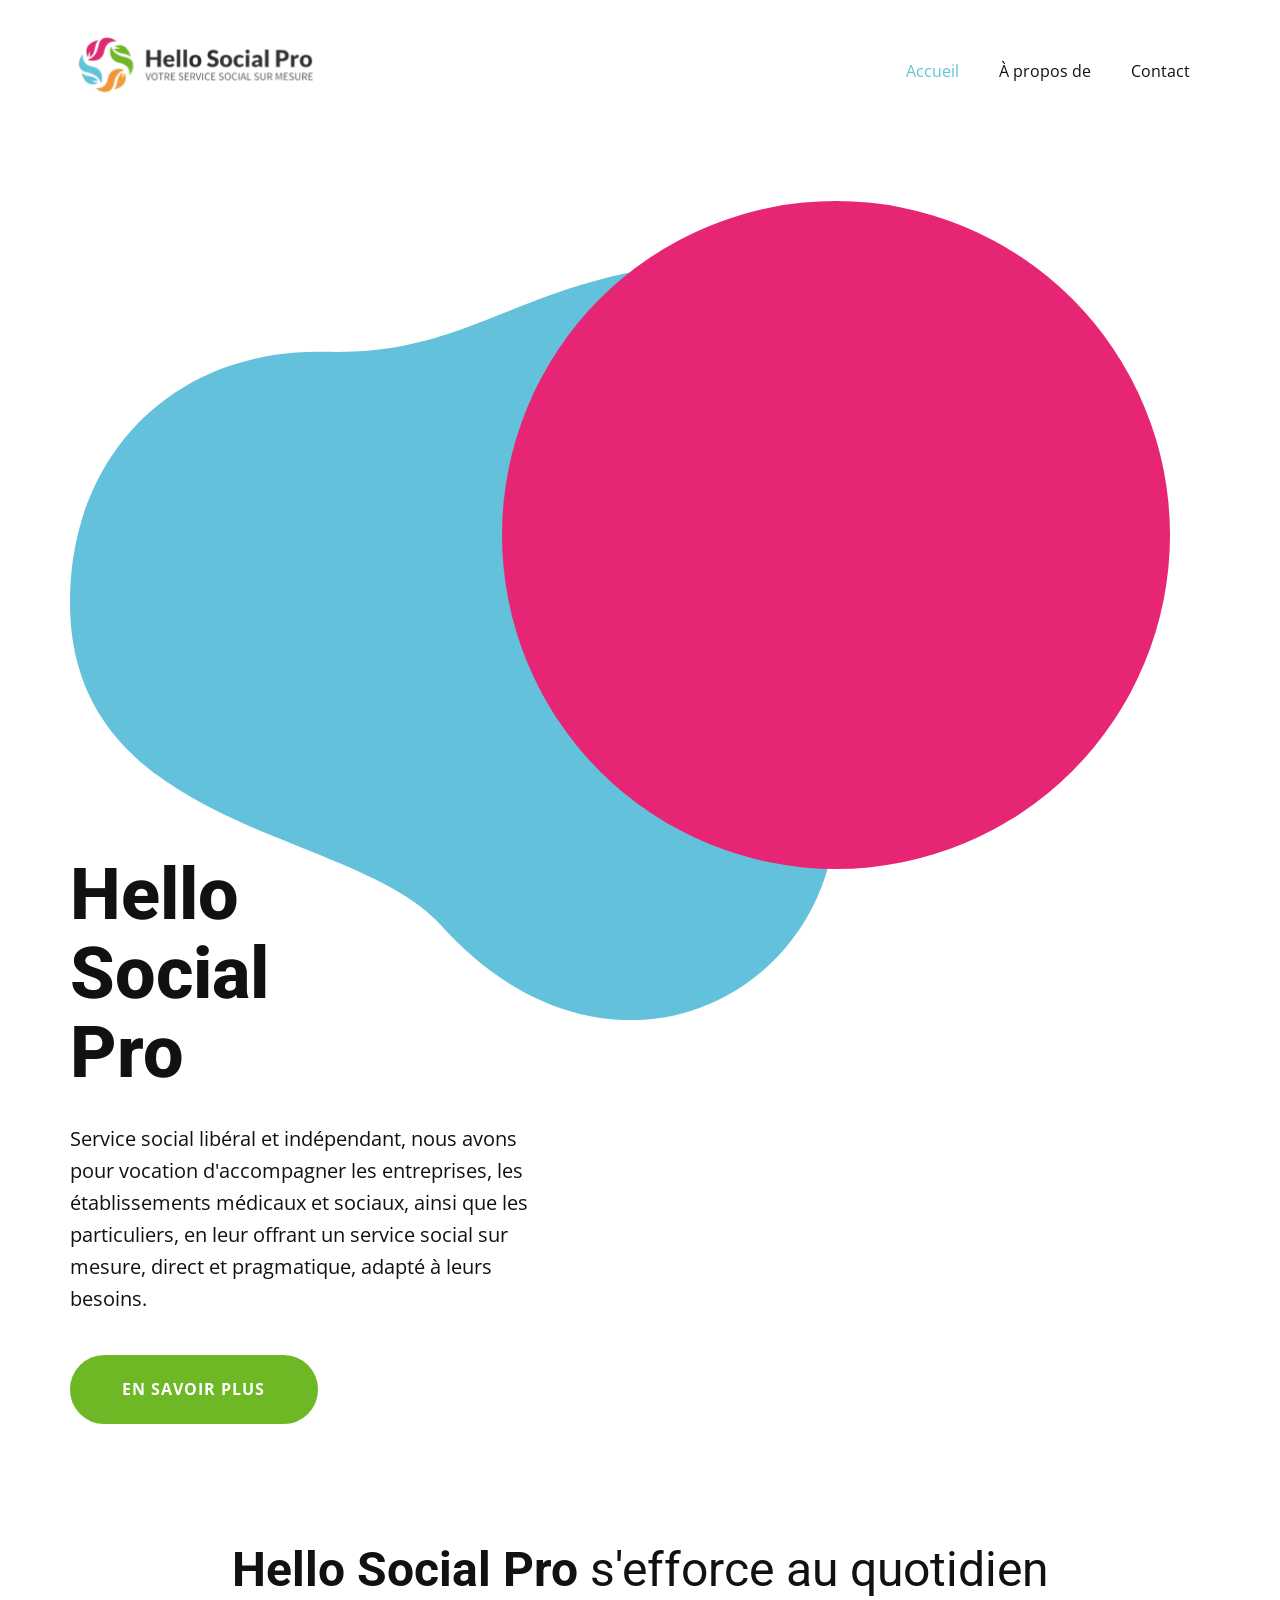
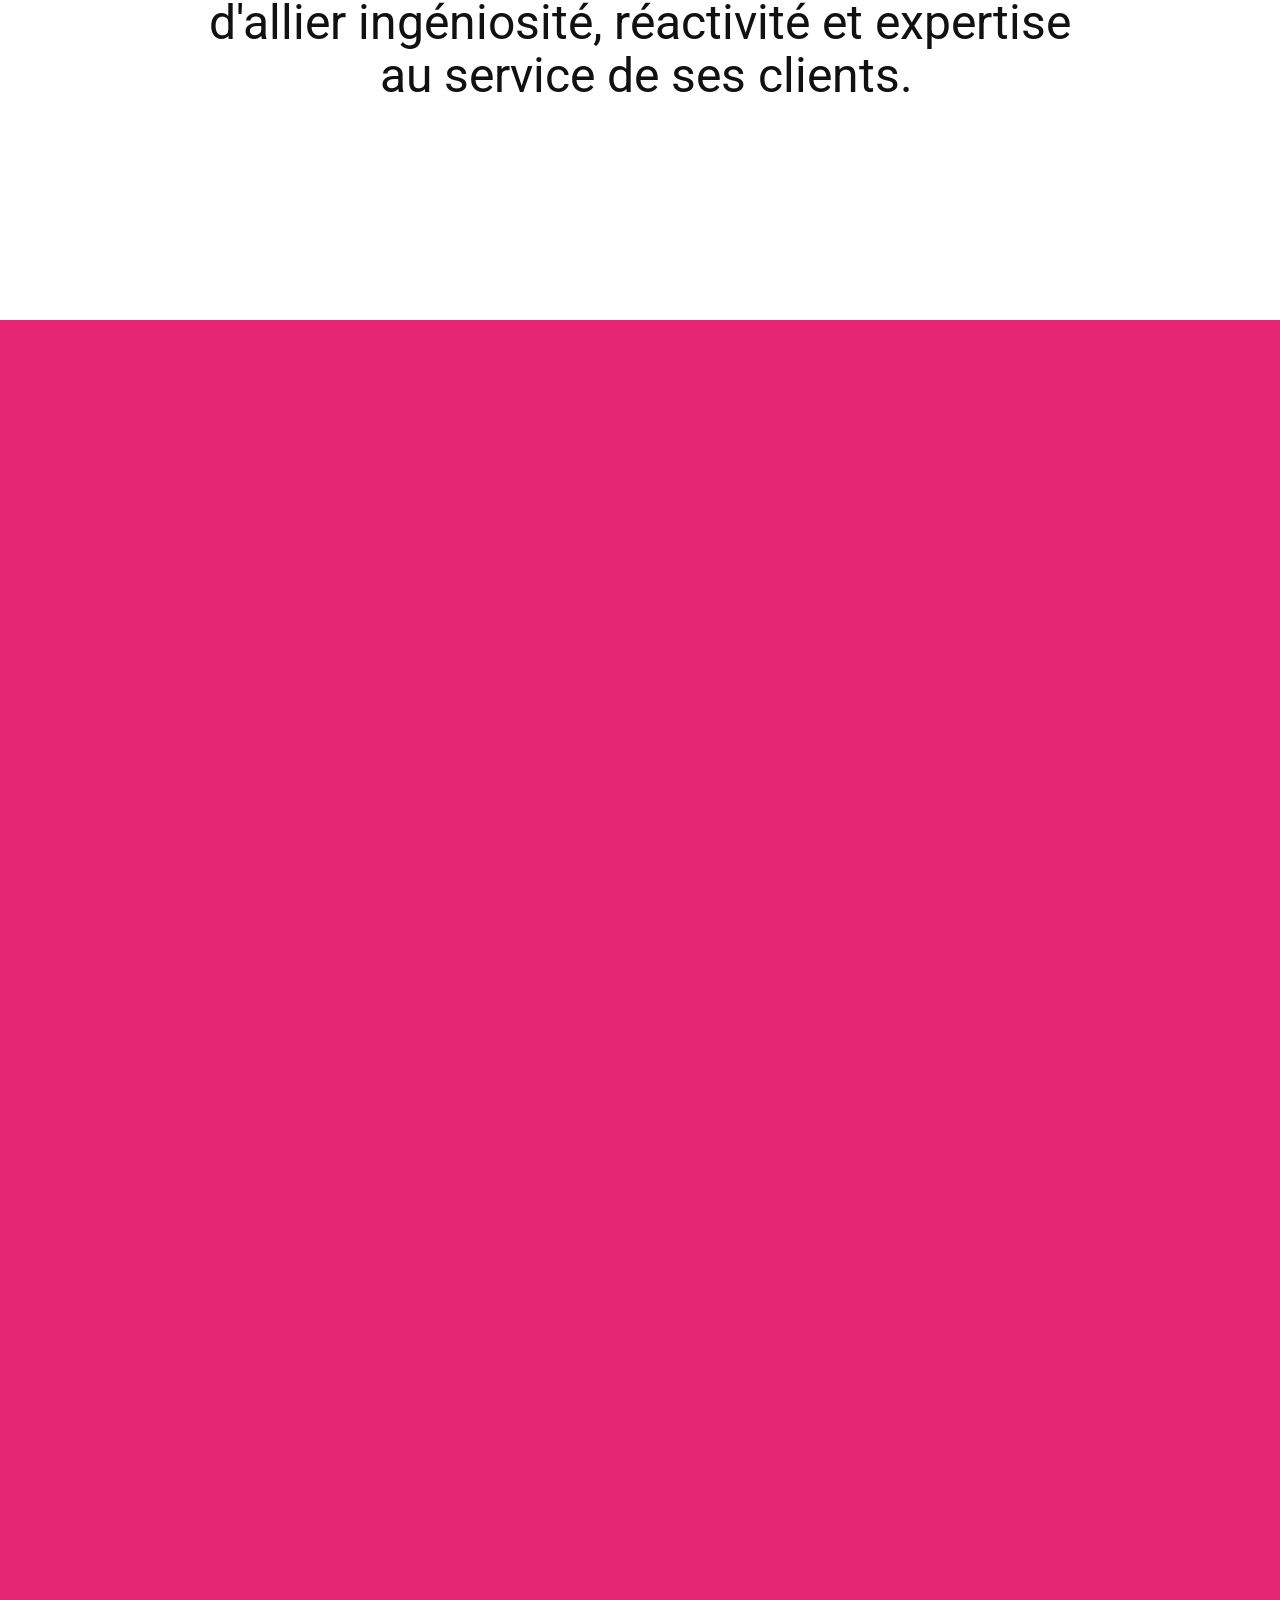
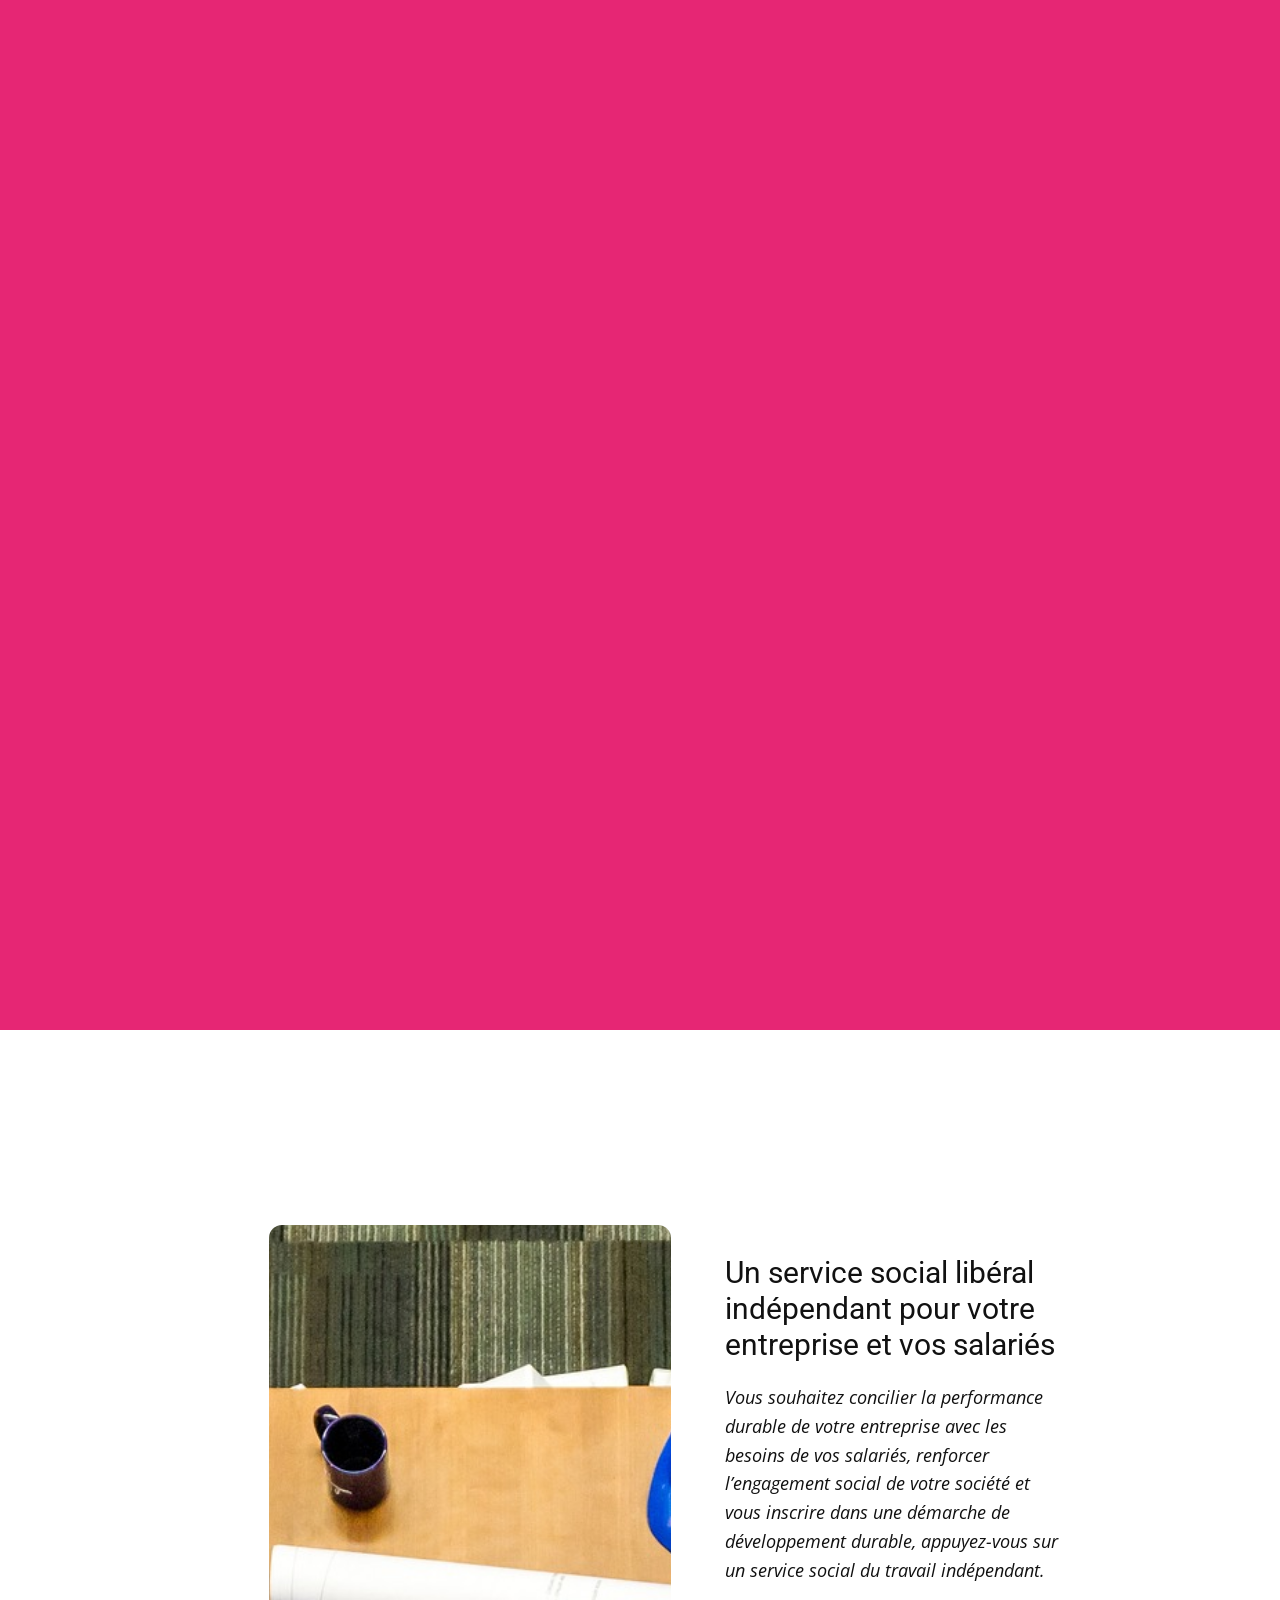
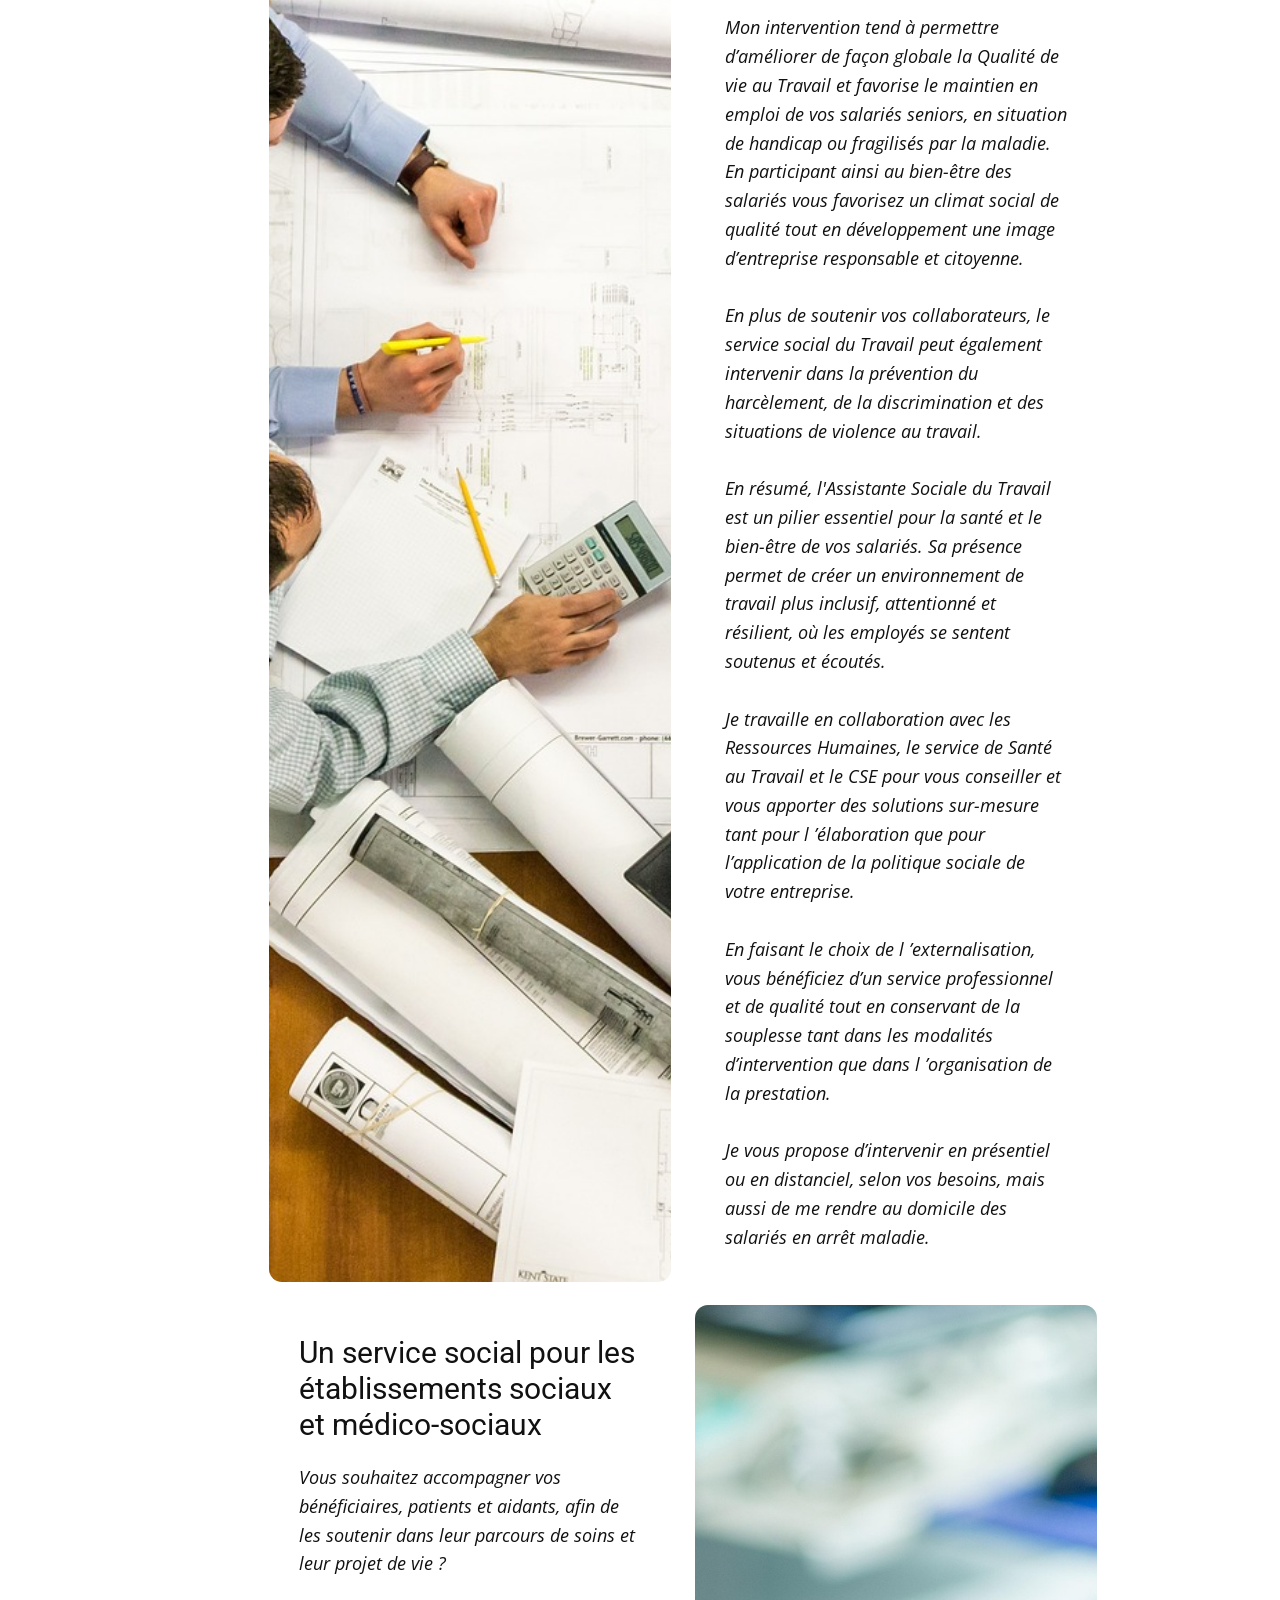
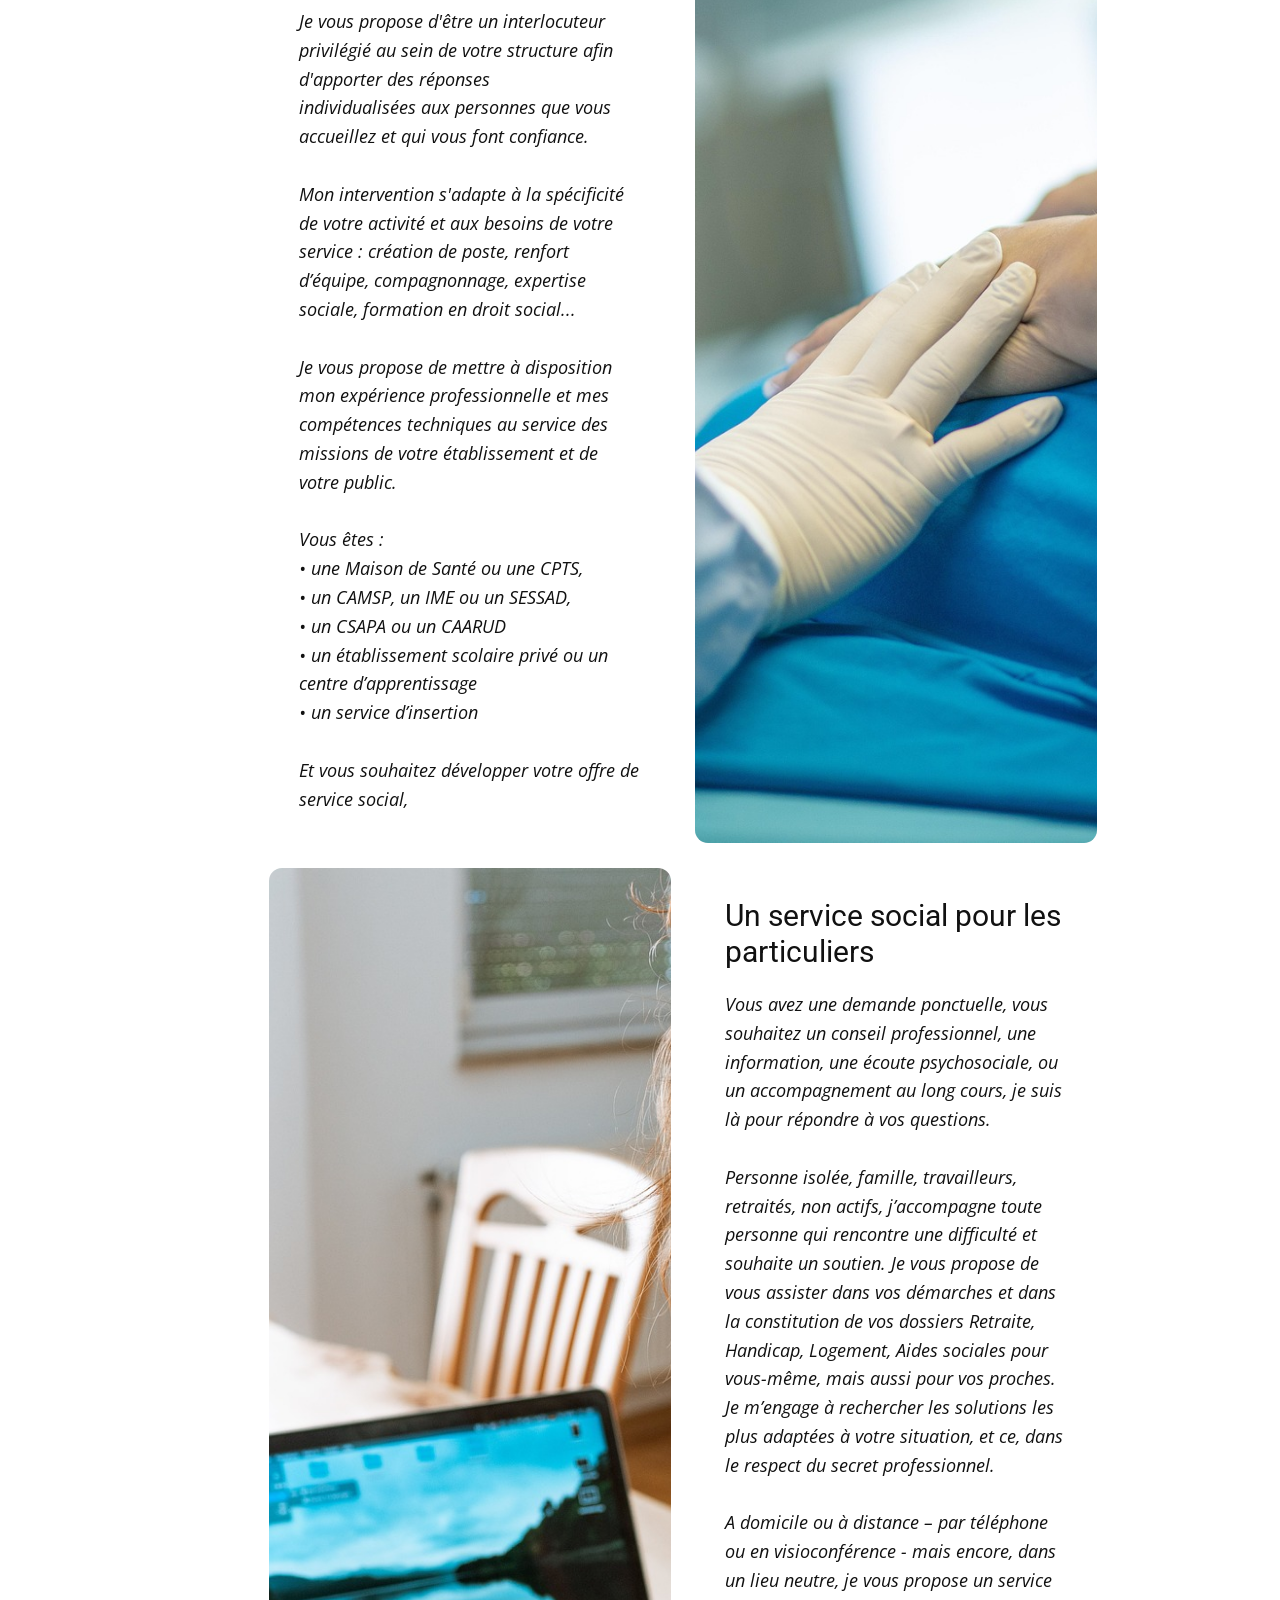
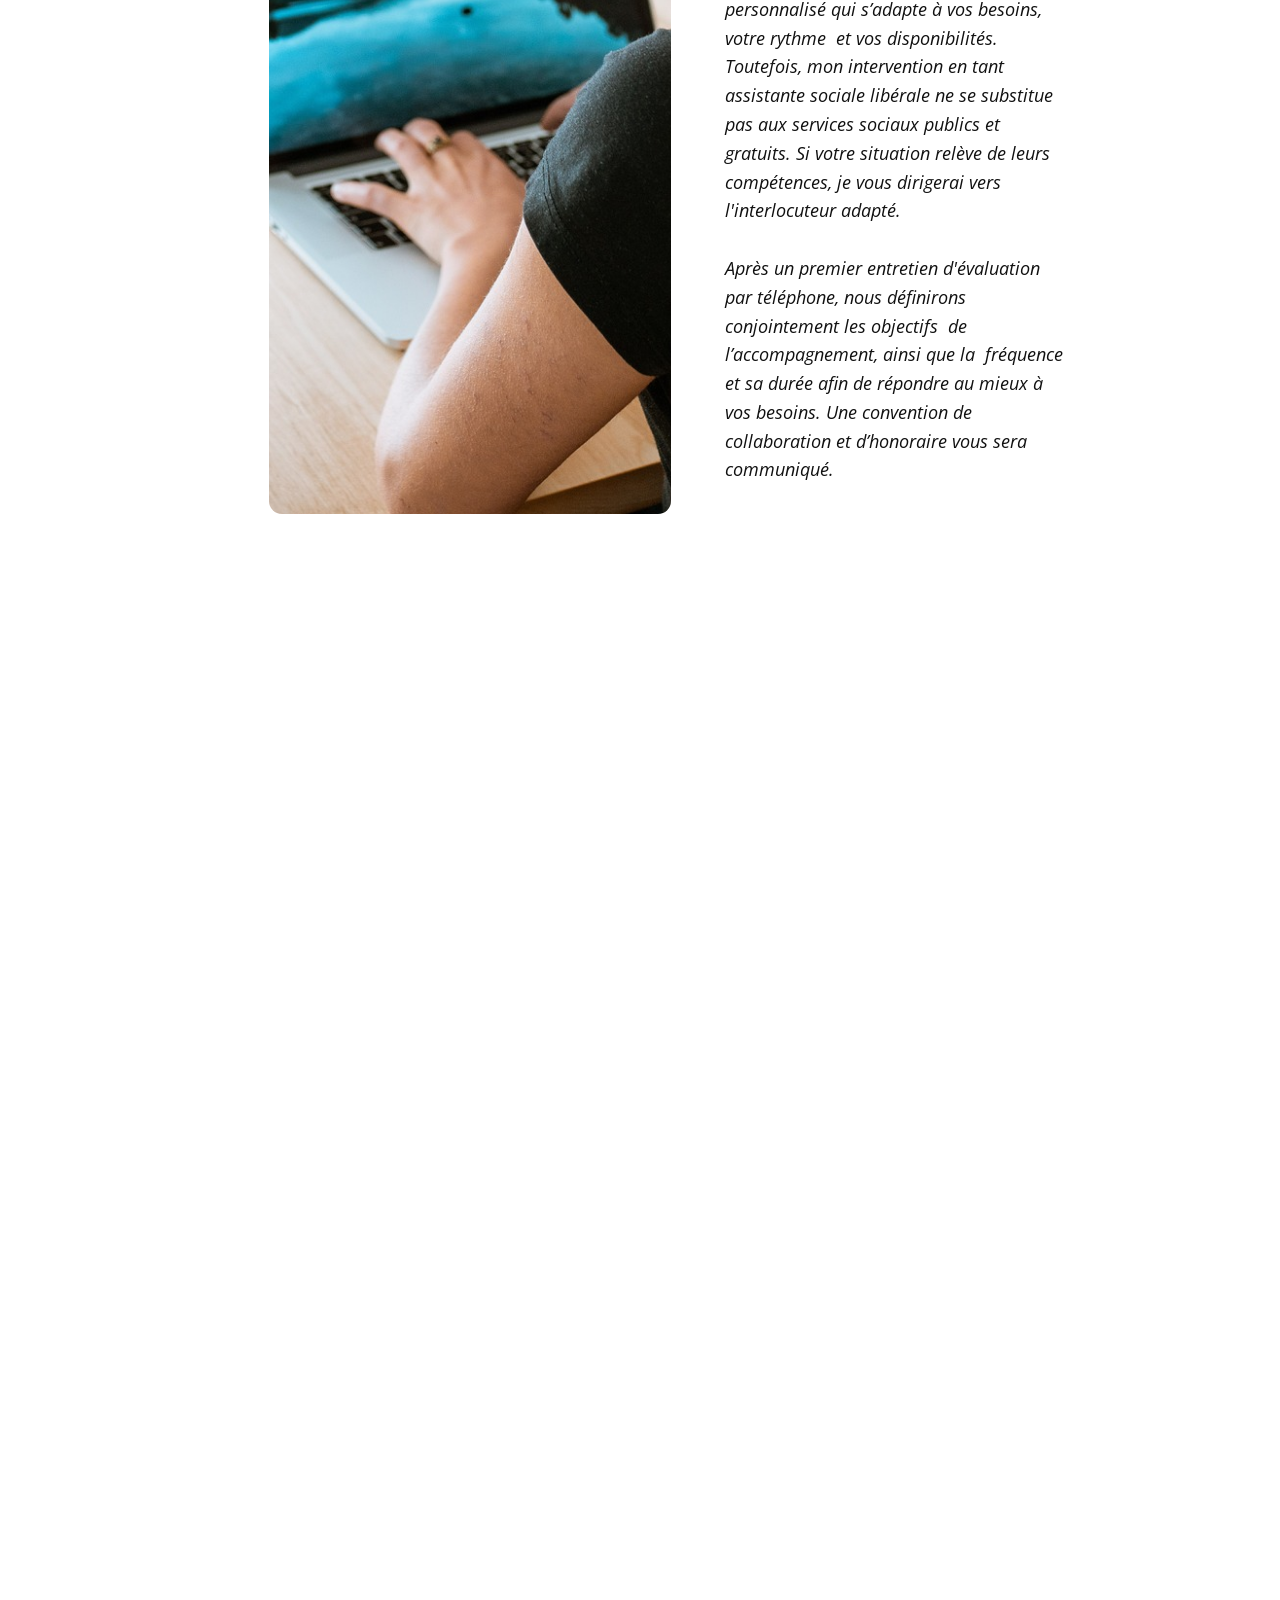
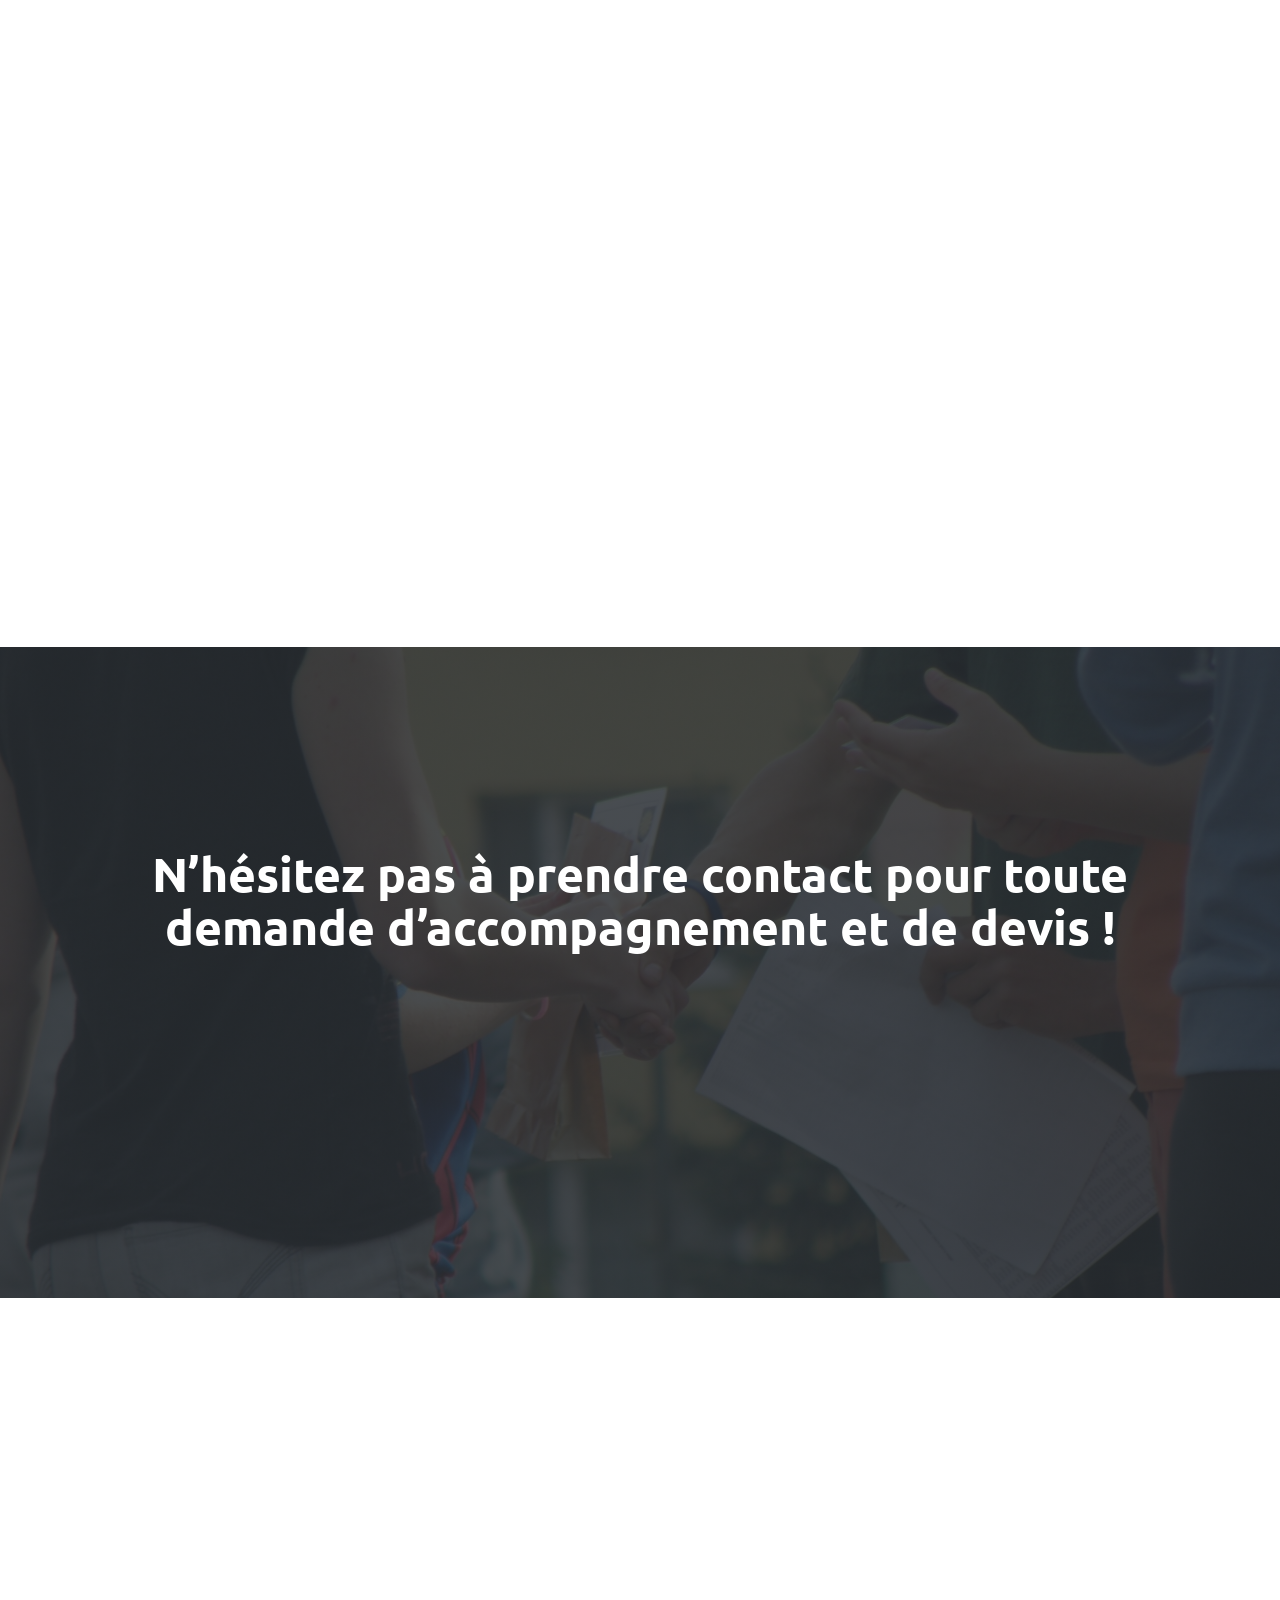
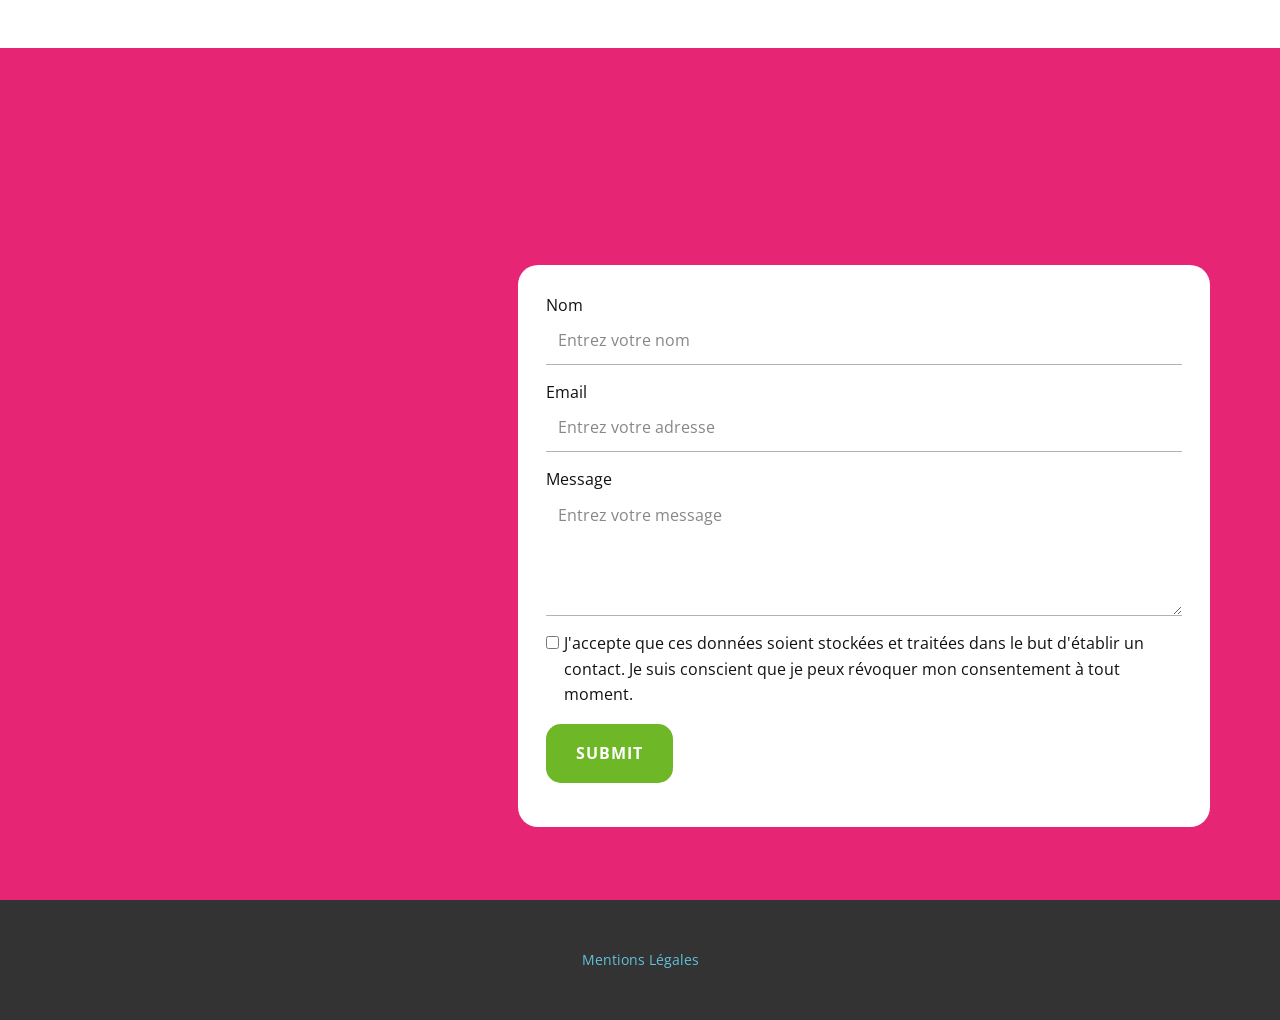
==== commit 1313883f: "new commit" ====
--- a/index.html
+++ b/index.html
@@ -456,7 +456,7 @@
             <label for="name-4c18" class="u-label">Nom</label>
             <input type="text" placeholder="Entrez votre nom" id="name-4c18" name="name" class="u-border-no-left u-border-no-right u-border-no-top u-input u-input-rectangle u-none" required="" wfd-id="id56">
           </div>
-          <div class="u-form-email u-form-group">
+          <div class="u-form-email u-form-group"> 
             <label for="email-4c18" class="u-label">Email</label>
             <input type="email" placeholder="Entrez votre adresse" id="email-4c18" name="email" class="u-border-no-left u-border-no-right u-border-no-top u-input u-input-rectangle u-none" required="" wfd-id="id57">
           </div>
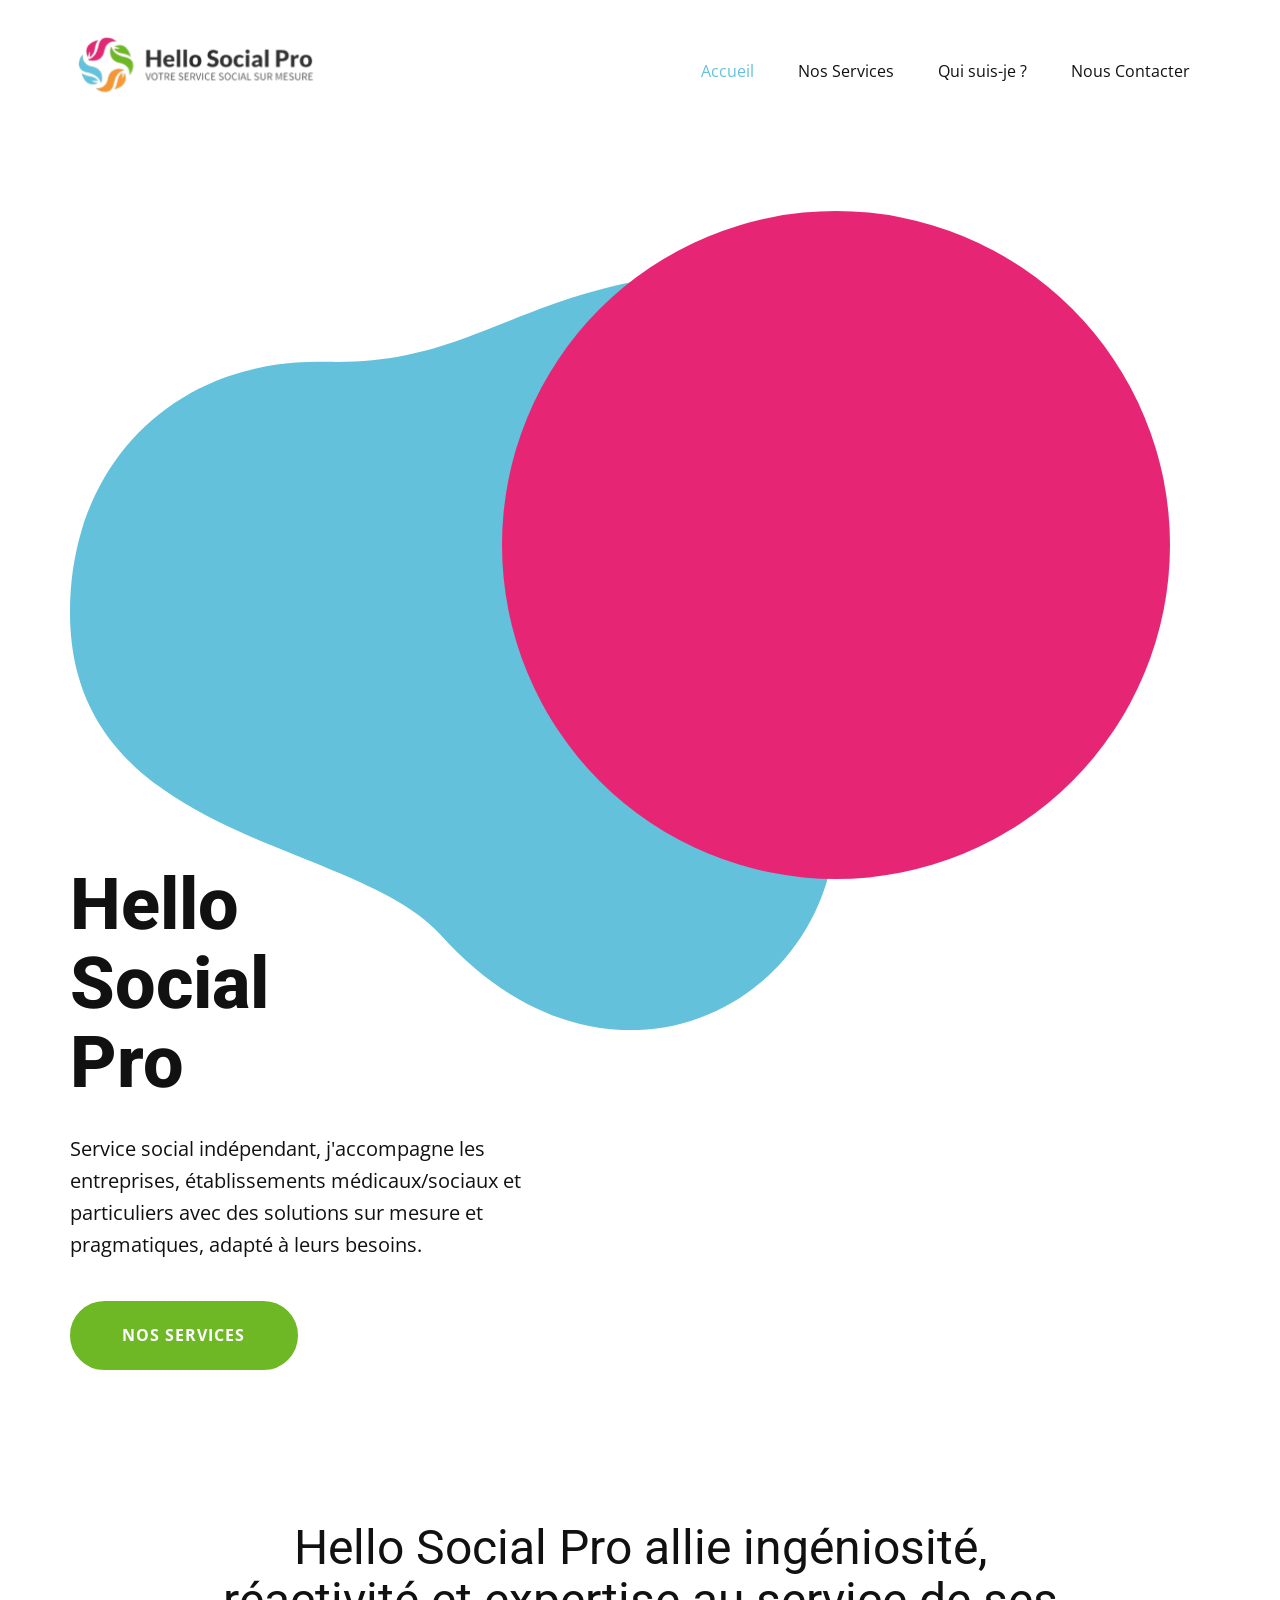
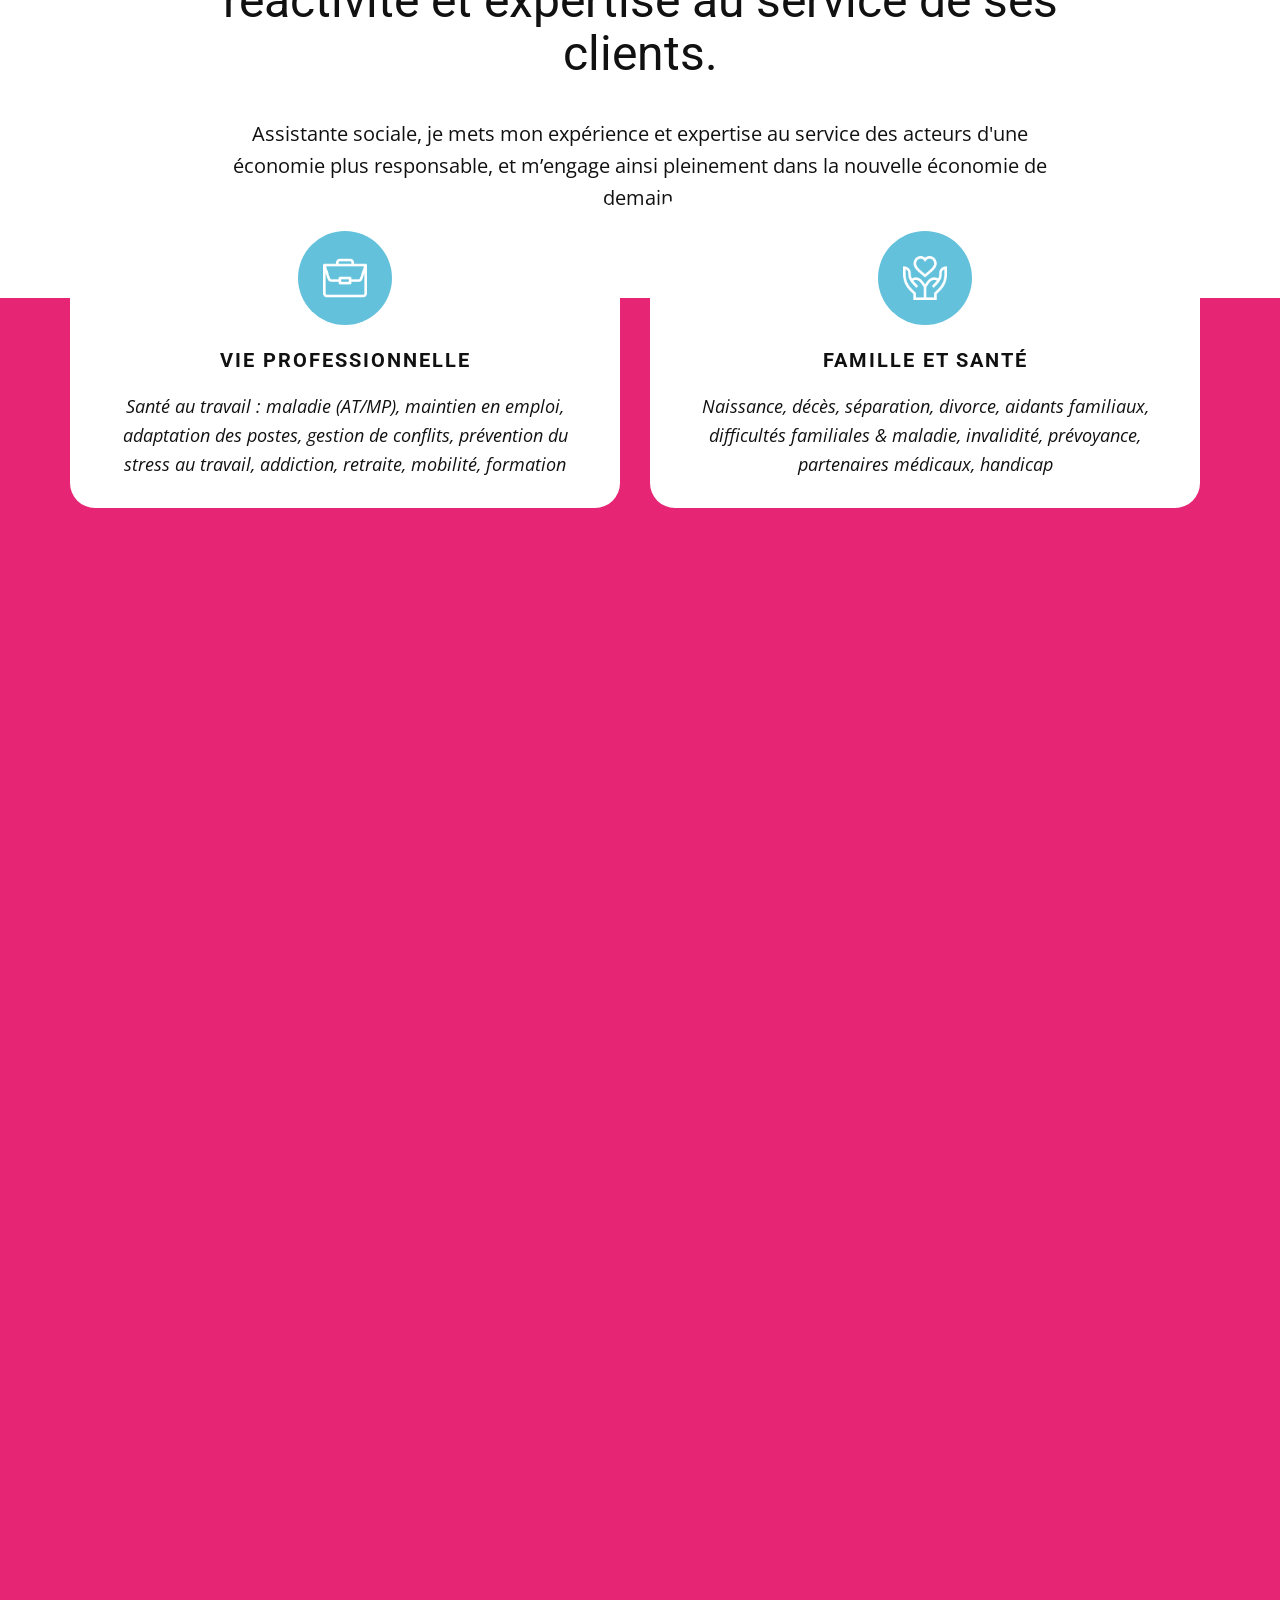
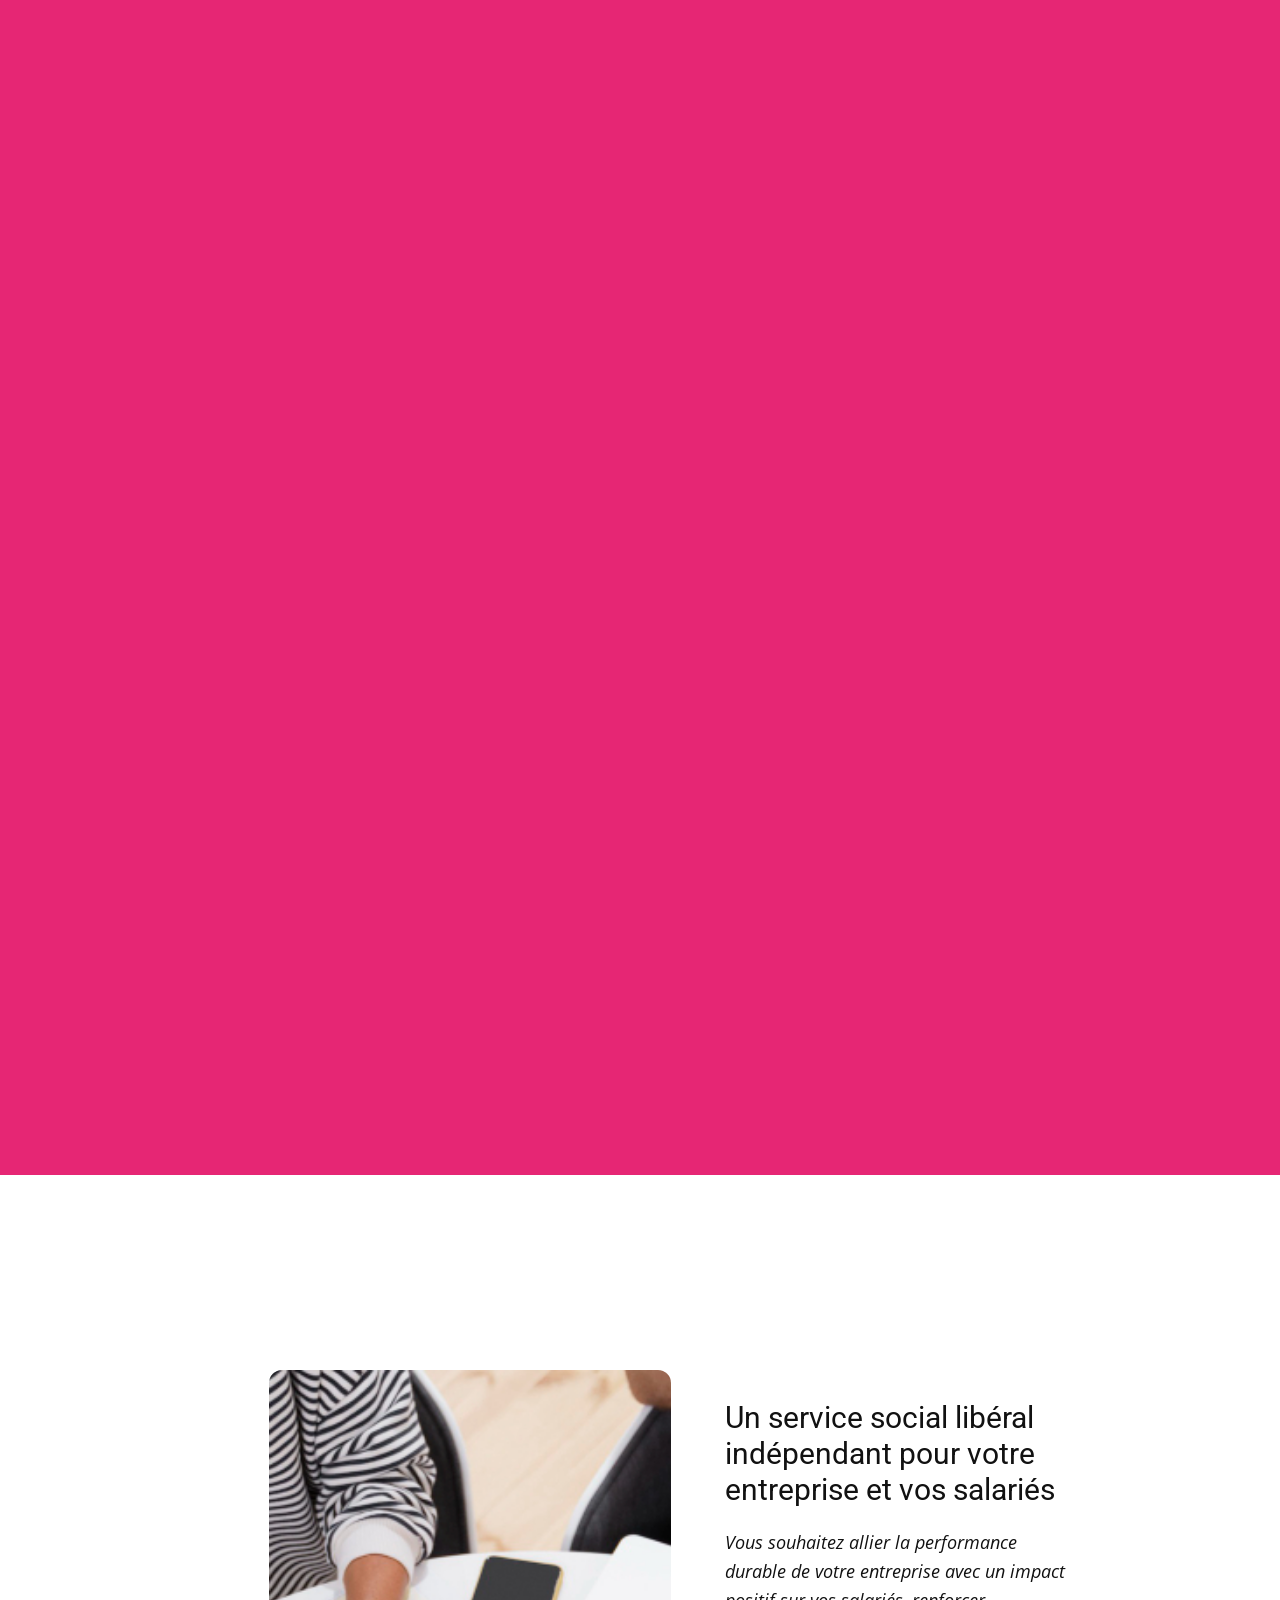
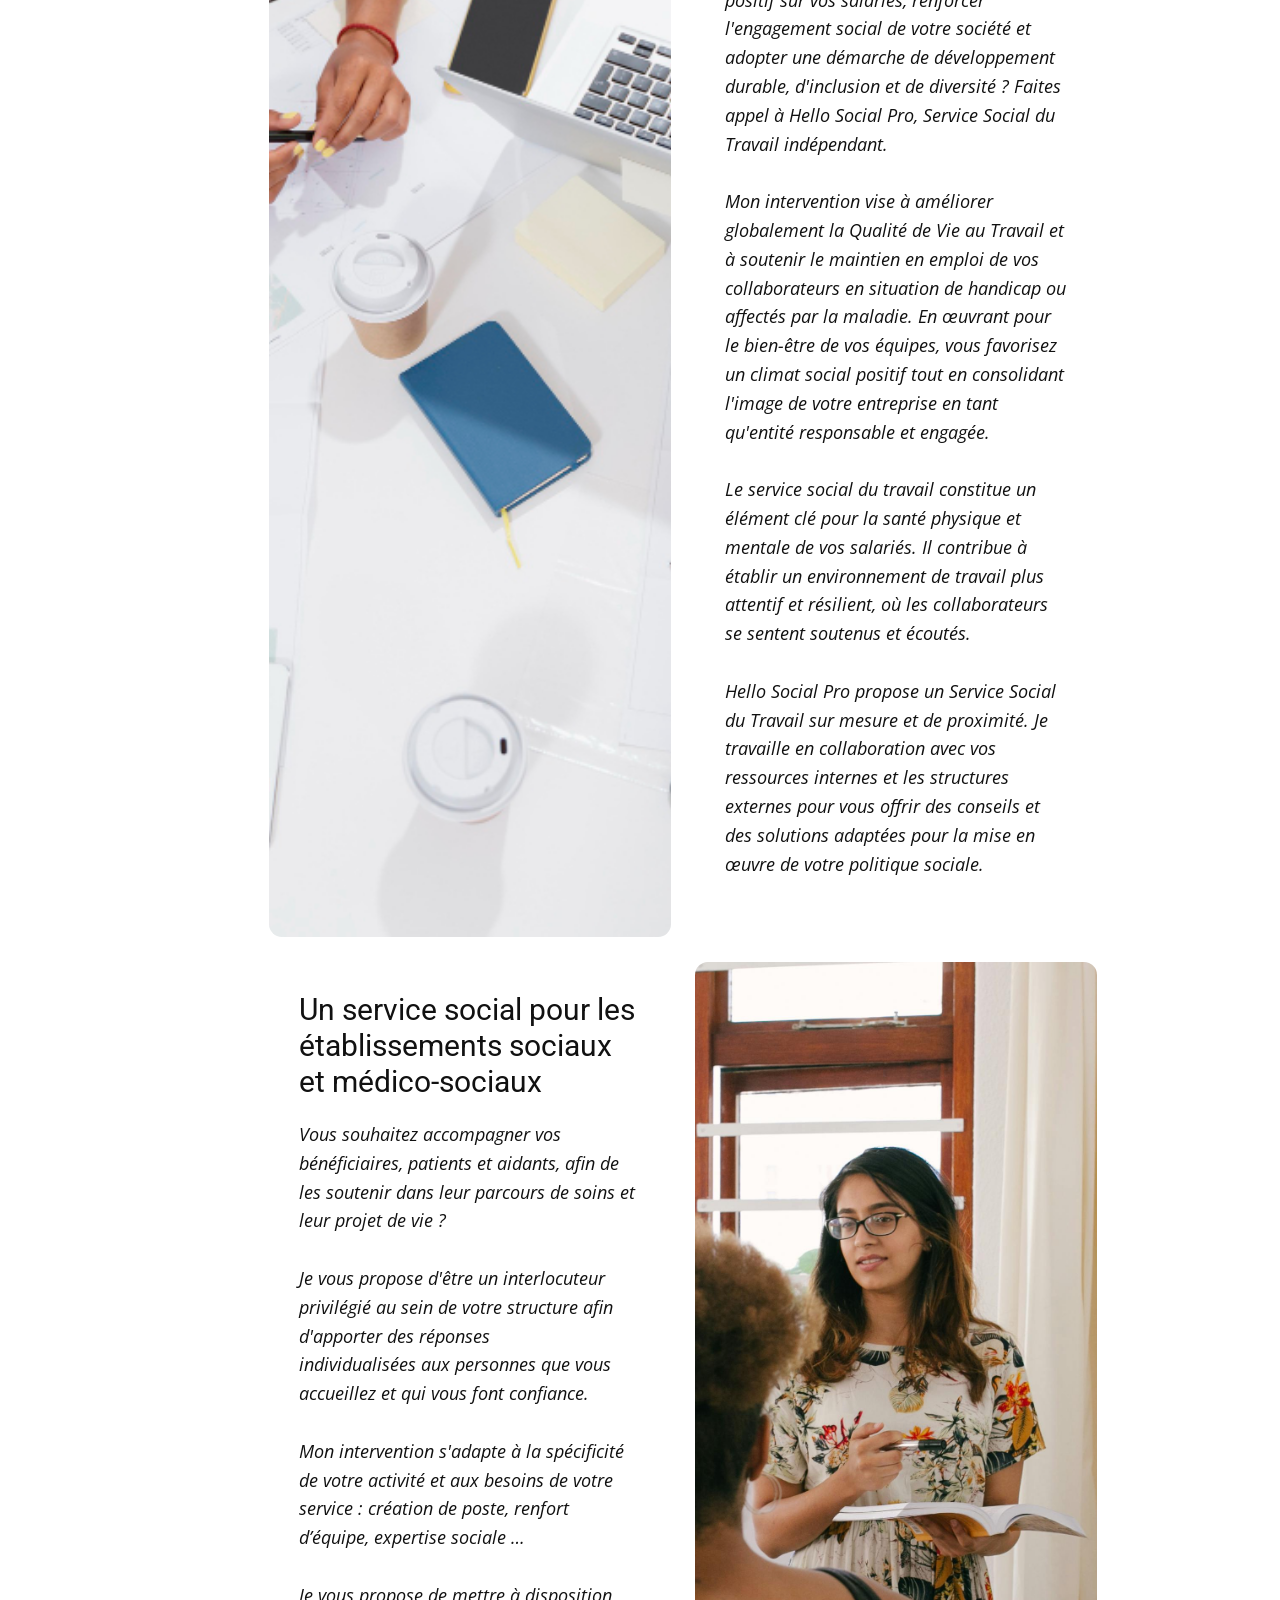
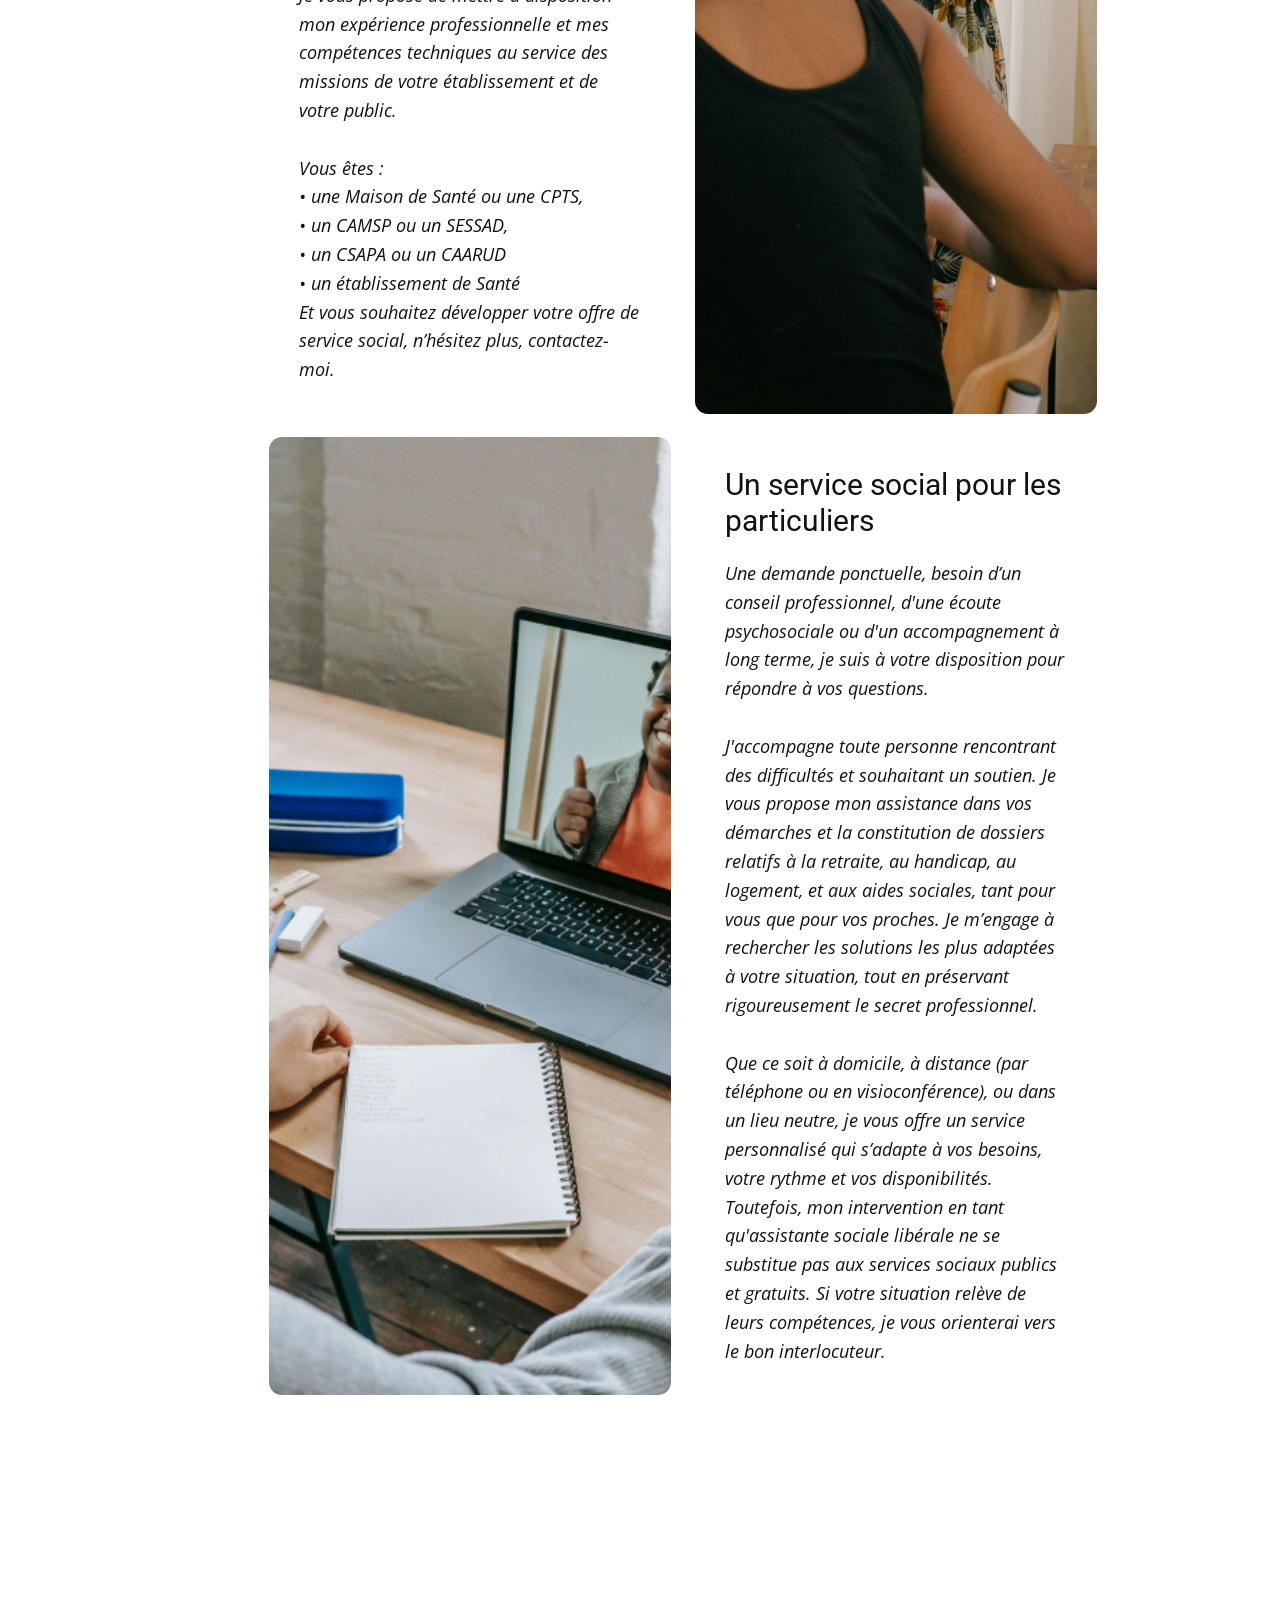
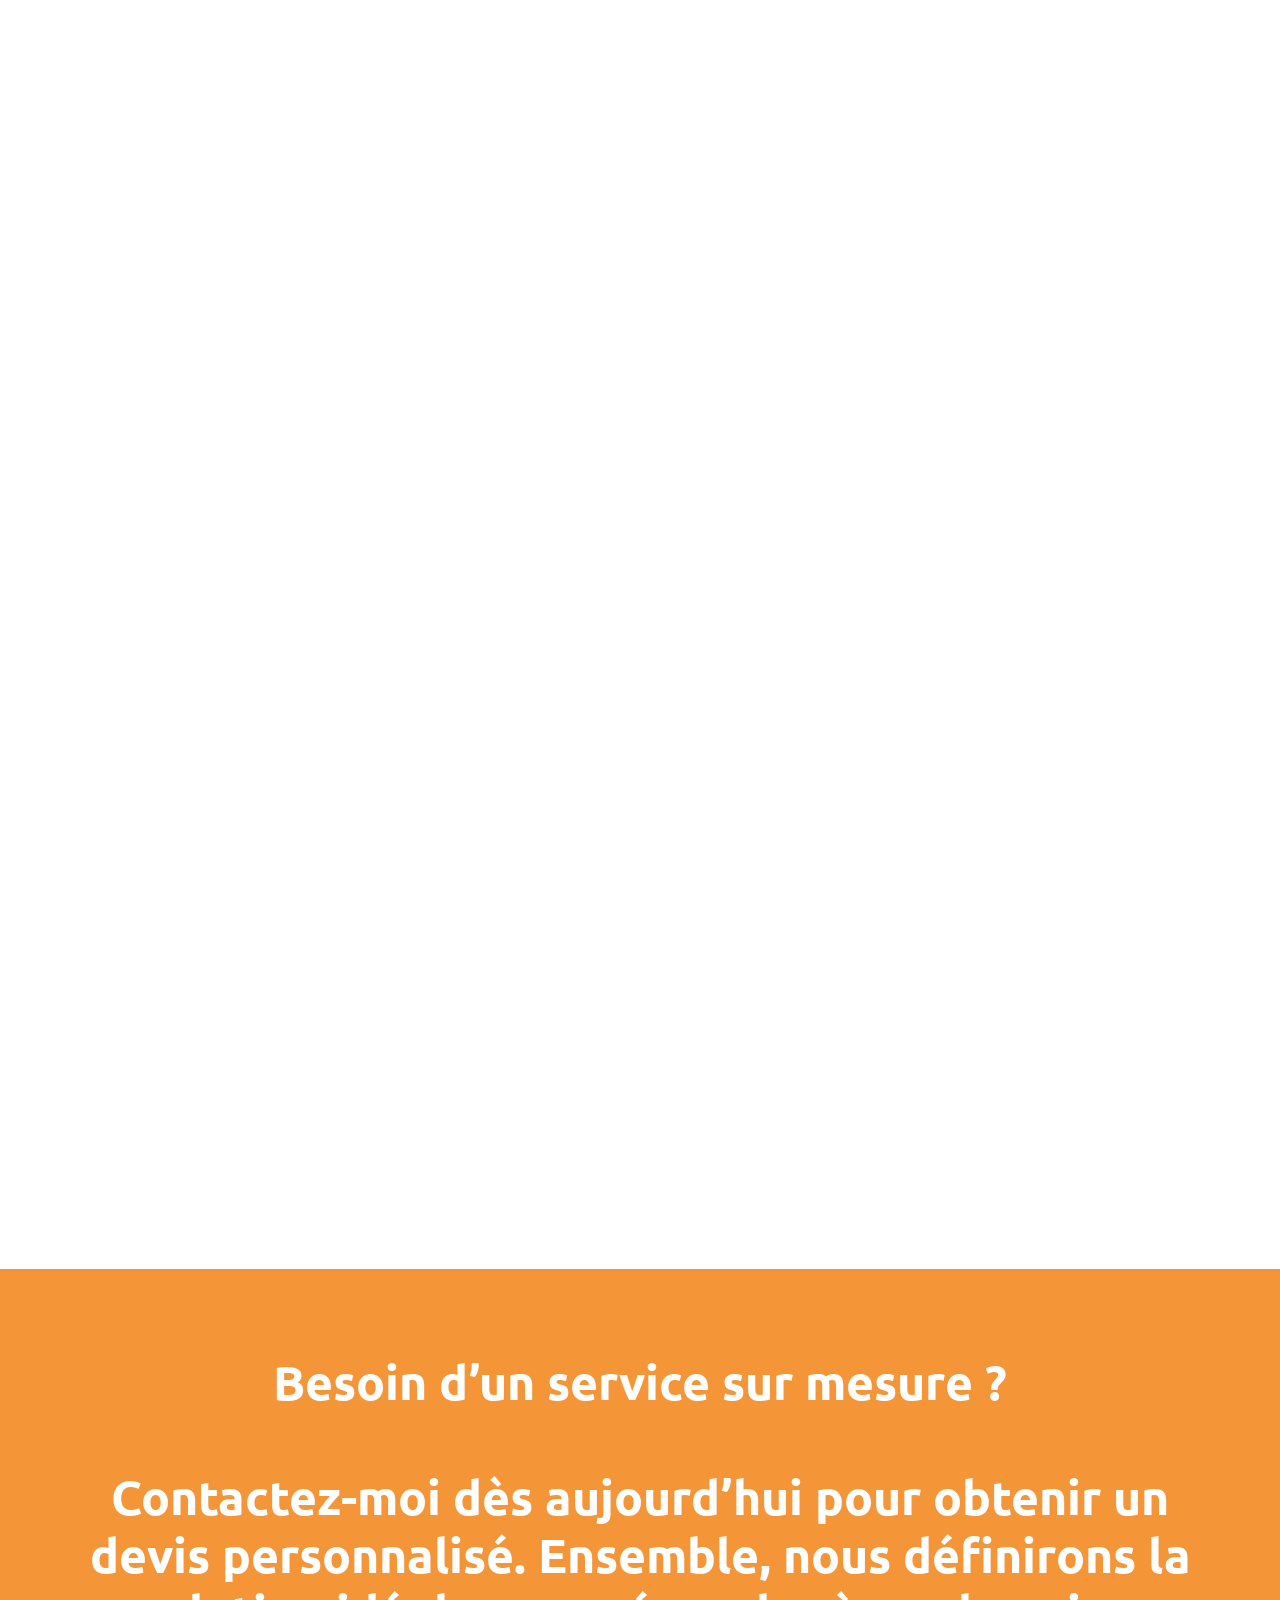
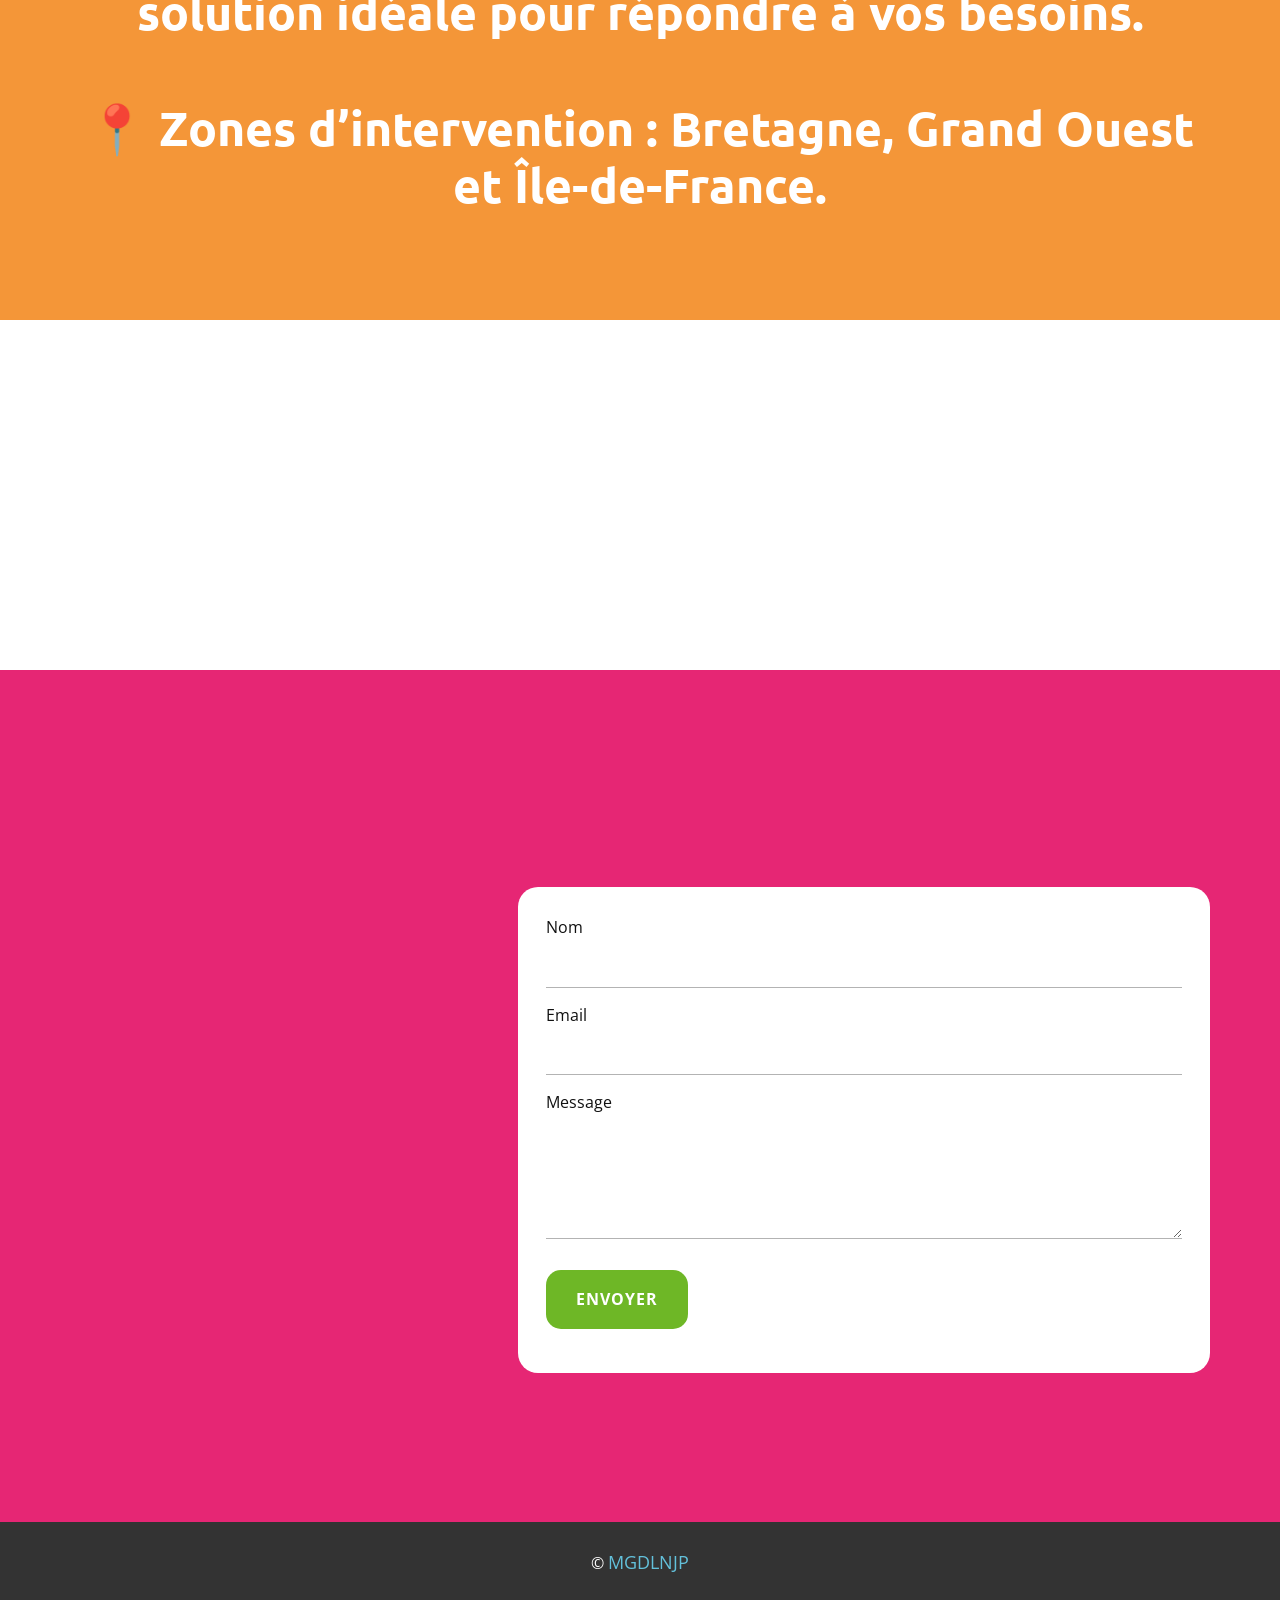
==== commit 622932a0: "Add files via upload" ====
--- a/index.html
+++ b/index.html
@@ -1,530 +1,547 @@
 <!DOCTYPE html>
-<html style="font-size: 16px;" lang="fr"><head>
-    <meta name="viewport" content="width=device-width, initial-scale=1.0">
-    <meta charset="utf-8">
-    <meta name="keywords" content="TrainingCompany, ​Engaging learning &amp;amp; development, delivered brilliantly, ​Why not speak to one of our friendly learning advisers?, ​Our core topics &amp;amp; titles, ​Upskill Your Team to Get More Done, ​Explore our library of learning content, ​Products &amp;amp; Services, INTUITIVE">
-    <meta name="description" content="">
-    <title>Accueil</title>
-    <link rel="stylesheet" href="nicepage.css" media="screen">
-<link rel="stylesheet" href="Accueil.css" media="screen">
-    <script class="u-script" type="text/javascript" src="jquery.js" defer=""></script>
-    <script class="u-script" type="text/javascript" src="nicepage.js" defer=""></script>
-    <meta name="generator" content="Nicepage 6.5.3, nicepage.com">
-    <meta name="referrer" content="origin">
-    <link id="u-theme-google-font" rel="stylesheet" href="https://fonts.googleapis.com/css?family=Roboto:100,100i,300,300i,400,400i,500,500i,700,700i,900,900i|Open+Sans:300,300i,400,400i,500,500i,600,600i,700,700i,800,800i">
-    <link id="u-page-google-font" rel="stylesheet" href="https://fonts.googleapis.com/css?family=Ubuntu:300,300i,400,400i,500,500i,700,700i">   
-    <script type="application/ld+json">{
+<html style="font-size: 16px;" lang="fr">
+
+<head>
+  <meta name="viewport" content="width=device-width, initial-scale=1.0">
+  <meta charset="utf-8">
+  <meta name="keywords"
+    content="service social, accompagnement, entreprises, établissements médicaux, particuliers, Bretagne, Grand Ouest, Île-de-France, inclusion, QVT, qualité de vie au travail">
+  <meta name="description"
+  content="Découvrez Hello Social Pro, un service social indépendant et sur mesure. Accompagnement des entreprises, établissements médicaux, sociaux et particuliers en Bretagne, Grand Ouest et Île-de-France.">
+  <link rel="icon" href="images/Hello-Social-Pro_logo_favicon.ico" />
+  <title>Accueil - Services Sociaux sur Mesure | Hello Social Pro</title>
+  <link rel="stylesheet" href="./nicepage.css" media="screen">
+  <link rel="stylesheet" href="./Index.css" media="screen">
+  <script class="u-script" type="text/javascript" src="./jquery.js" defer=""></script>
+  <script class="u-script" type="text/javascript" src="./nicepage.js" defer=""></script>  
+  <meta name="generator" content="Nicepage 6.5.3, nicepage.com">
+  <meta name="referrer" content="origin">
+  <link id="u-theme-google-font" rel="stylesheet"
+    href="https://fonts.googleapis.com/css?family=Roboto:100,100i,300,300i,400,400i,500,500i,700,700i,900,900i|Open+Sans:300,300i,400,400i,500,500i,600,600i,700,700i,800,800i">
+  <link id="u-page-google-font" rel="stylesheet"
+    href="https://fonts.googleapis.com/css?family=Ubuntu:300,300i,400,400i,500,500i,700,700i">
+  <script type="application/ld+json">{
 		"@context": "http://schema.org",
 		"@type": "Organization",
 		"name": "",
-		"logo": "images/default-logo.png"
+		"logo": "images/Hello-Social-Pro_logo.png"
 }</script>
-    <meta name="theme-color" content="#478ac9">
-    <meta property="og:title" content="Accueil">
-    <meta property="og:type" content="website">
-  <meta data-intl-tel-input-cdn-path="intlTelInput/"></head>
-  <body data-path-to-root="./" data-include-products="false" class="u-body u-xl-mode" data-lang="fr"><header class="u-clearfix u-header u-header" id="sec-24de"><div class="u-clearfix u-sheet u-valign-middle u-sheet">
-        <a href="index.html" class="u-image u-logo u-image-1">
-          <img src="images/default-logo.png" class="u-logo-image u-logo-image-1">
-        </a>
-        <nav class="u-menu u-menu-dropdown u-offcanvas u-menu-1">
-          <div class="menu-collapse" style="font-size: 1rem; letter-spacing: 0px;">
-            <a class="u-button-style u-custom-left-right-menu-spacing u-custom-padding-bottom u-custom-top-bottom-menu-spacing u-nav-link u-text-active-palette-1-base u-text-hover-palette-2-base" href="#">
-              <svg class="u-svg-link" viewBox="0 0 24 24"><use xmlns:xlink="http://www.w3.org/1999/xlink" xlink:href="#menu-hamburger"></use></svg>
-              <svg class="u-svg-content" version="1.1" id="menu-hamburger" viewBox="0 0 16 16" x="0px" y="0px" xmlns:xlink="http://www.w3.org/1999/xlink" xmlns="http://www.w3.org/2000/svg"><g><rect y="1" width="16" height="2"></rect><rect y="7" width="16" height="2"></rect><rect y="13" width="16" height="2"></rect>
-</g></svg>
+  <meta name="theme-color" content="#478ac9">
+  <meta property="og:title" content="Accueil">
+  <meta property="og:type" content="website">
+  <meta data-intl-tel-input-cdn-path="intlTelInput/">
+</head>
+
+<body data-path-to-root="./" data-include-products="false" class="u-body u-xl-mode" data-lang="fr">
+  <header class="u-clearfix u-header u-header" id="sec-24de">
+    <div class="u-clearfix u-sheet u-valign-middle u-sheet-1">
+      <a href="index.html" rel="nofollow" class="u-image u-logo u-image-1">
+        <img src="images/Hello-Social-Pro_logo.png" class="u-logo-image u-logo-image-1">
+      </a>
+      <nav class="u-menu u-menu-dropdown u-offcanvas u-menu-1">
+        <div class="menu-collapse" style="font-size: 1rem; letter-spacing: 0px;">
+          <a class="u-button-style u-custom-left-right-menu-spacing u-custom-padding-bottom u-custom-top-bottom-menu-spacing u-nav-link u-text-active-palette-1-base u-text-hover-palette-2-base"
+            href="#">
+            <svg class="u-svg-link" viewBox="0 0 24 24">
+              <use xmlns:xlink="http://www.w3.org/1999/xlink" xlink:href="#menu-hamburger"></use>
+            </svg>
+            <svg class="u-svg-content" version="1.1" id="menu-hamburger" viewBox="0 0 16 16" x="0px" y="0px"
+              xmlns:xlink="http://www.w3.org/1999/xlink" xmlns="http://www.w3.org/2000/svg">
+              <g>
+                <rect y="1" width="16" height="2"></rect>
+                <rect y="7" width="16" height="2"></rect>
+                <rect y="13" width="16" height="2"></rect>
+              </g>
+            </svg>
+          </a>
+        </div>
+        <div class="u-nav-container">
+          <ul class="u-nav u-unstyled u-nav-1">
+            <li class="u-nav-item"><a
+                class="u-button-style u-nav-link u-text-active-palette-1-base u-text-hover-palette-2-base"
+                href="index.html" style="padding: 10px 20px;">Accueil</a>
+            </li>
+            <li class="u-nav-item"><a
+                class="u-button-style u-nav-link u-text-active-palette-1-base u-text-hover-palette-2-base"
+                href="#services" style="padding: 10px 20px;">Nos Services</a>
+            </li>
+            <li class="u-nav-item"><a
+                class="u-button-style u-nav-link u-text-active-palette-1-base u-text-hover-palette-2-base" href="#about"
+                style="padding: 10px 20px;">Qui suis-je ?</a>
+            </li>
+            <li class="u-nav-item"><a
+                class="u-button-style u-nav-link u-text-active-palette-1-base u-text-hover-palette-2-base"
+                href="#contact" style="padding: 10px 20px;">Nous Contacter</a>
+
+            </li>
+          </ul>
+        </div>
+        <div class="u-nav-container-collapse">
+          <div class="u-black u-container-style u-inner-container-layout u-opacity u-opacity-95 u-sidenav">
+            <div class="u-inner-container-layout u-sidenav-overflow">
+              <div class="u-menu-close"></div>
+              <ul class="u-align-center u-nav u-popupmenu-items u-unstyled u-nav-2">
+                <li class="u-nav-item"><a class="u-button-style u-nav-link" href="index.html">Accueil</a>
+                </li>
+                <li class="u-nav-item"><a class="u-button-style u-nav-link" href="#services">Nos Services</a>
+                </li>
+                <li class="u-nav-item"><a class="u-button-style u-nav-link" href="#about">Qui suis-je ?</a>
+                </li>
+                <li class="u-nav-item"><a class="u-button-style u-nav-link" href="#contact">Nous Contacter</a>
+                </li>
+              </ul>
+            </div>
+          </div>
+          <div class="u-black u-menu-overlay u-opacity u-opacity-70"></div>
+        </div>
+      </nav>
+    </div>
+  </header>
+  <section class="u-clearfix u-section-1" id="carousel_05da">
+    <div class="u-clearfix u-sheet u-valign-middle-lg u-valign-middle-xl u-valign-middle-xs u-sheet-1">
+      <div class="u-container-style u-expanded-width-md u-expanded-width-sm u-expanded-width-xs u-group u-group-1">
+        <div class="u-container-layout u-container-layout-1">
+          <div class="u-shape u-shape-svg u-text-palette-1-light-2 u-shape-1" data-animation-name="customAnimationIn"
+            data-animation-duration="1500">
+            <svg class="u-svg-link" preserveAspectRatio="none" viewBox="0 0 160 160" style="">
+              <use xmlns:xlink="http://www.w3.org/1999/xlink" xlink:href="#svg-1781"></use>
+            </svg>
+            <svg class="u-svg-content" viewBox="0 0 160 160" x="0px" y="0px" id="svg-1781">
+              <path d="M157.4,45.5c11.3-39.1-16.3-50.2-43.8-43.8c-25.2,5.8-35.5,17.2-61,16.5C21.7,17.4,0,39.8,0,71.3
+	c0,49.1,58.2,47.8,76.2,68.5c38.8,44.7,92.8,8.2,79.3-40.3C148.1,73.2,155.9,50.6,157.4,45.5z"></path>
+            </svg>
+          </div>
+          <div class="u-palette-1-base u-preserve-proportions u-shape u-shape-circle u-shape-2"
+            data-animation-name="customAnimationIn" data-animation-duration="1500" data-animation-delay="0"></div>
+          <div class="u-image u-image-circle u-image-1" alt="" data-image-width="1200" data-image-height="1200"
+            data-animation-name="flipIn" data-animation-duration="1500" data-animation-direction="X"
+            data-animation-delay="500"></div>
+        </div>
+      </div>
+      <div class="u-container-align-left u-container-style u-expanded-width-sm u-expanded-width-xs u-group u-group-2"
+        data-animation-name="customAnimationIn" data-animation-duration="1500" data-animation-delay="500">
+        <div class="u-container-layout u-valign-top u-container-layout-2">
+          <h1 class="u-align-left u-text u-text-palette-1-base u-text-1">Hello <br>Social<br>Pro
+          </h1>
+          <p class="u-align-left u-text u-text-2">Service social indépendant, j'accompagne les entreprises,
+            établissements médicaux/sociaux et particuliers avec des solutions sur mesure et pragmatiques, adapté à
+            leurs besoins.
             </a>
-          </div>
-          <div class="u-nav-container">
-            <ul class="u-nav u-unstyled u-nav-1"><li class="u-nav-item"><a class="u-button-style u-nav-link u-text-active-palette-1-base u-text-hover-palette-2-base" href="index.html" style="padding: 10px 20px;">Accueil</a>
-</li><li class="u-nav-item"><a class="u-button-style u-nav-link u-text-active-palette-1-base u-text-hover-palette-2-base" href="#carousel_491a" style="padding: 10px 20px;">À propos de</a>
-</li><li class="u-nav-item"><a class="u-button-style u-nav-link u-text-active-palette-1-base u-text-hover-palette-2-base" href="#carousel_1ad6" style="padding: 10px 20px;">Contact</a>
-</li></ul>
-          </div>
-          <div class="u-nav-container-collapse">
-            <div class="u-black u-container-style u-inner-container-layout u-opacity u-opacity-95 u-sidenav">
-              <div class="u-inner-container-layout u-sidenav-overflow">
-                <div class="u-menu-close"></div>
-                <ul class="u-align-center u-nav u-popupmenu-items u-unstyled u-nav-2"><li class="u-nav-item"><a class="u-button-style u-nav-link" href="Accueil.html">Accueil</a>
-</li><li class="u-nav-item"><a class="u-button-style u-nav-link" href="À-propos-de.html">À propos de</a>
-</li><li class="u-nav-item"><a class="u-button-style u-nav-link" href="Contact.html">Contact</a>
-</li></ul>
-              </div>
-            </div>
-            <div class="u-black u-menu-overlay u-opacity u-opacity-70"></div>
-          </div>
-        </nav>
-      </div></header>
-    <section class="u-clearfix u-section-1" id="carousel_05da">
-      <div class="u-clearfix u-sheet u-valign-middle-lg u-valign-middle-xl u-valign-middle-xs u-sheet-1">
-        <div class="u-container-style u-expanded-width-md u-expanded-width-sm u-expanded-width-xs u-group u-group-1">
-          <div class="u-container-layout u-container-layout-1">
-            <div class="u-shape u-shape-svg u-text-palette-1-light-2 u-shape-1" data-animation-name="customAnimationIn" data-animation-duration="1500">
-              <svg class="u-svg-link" preserveAspectRatio="none" viewBox="0 0 160 160" style=""><use xmlns:xlink="http://www.w3.org/1999/xlink" xlink:href="#svg-1781"></use></svg>
-              <svg class="u-svg-content" viewBox="0 0 160 160" x="0px" y="0px" id="svg-1781"><path d="M157.4,45.5c11.3-39.1-16.3-50.2-43.8-43.8c-25.2,5.8-35.5,17.2-61,16.5C21.7,17.4,0,39.8,0,71.3
-	c0,49.1,58.2,47.8,76.2,68.5c38.8,44.7,92.8,8.2,79.3-40.3C148.1,73.2,155.9,50.6,157.4,45.5z"></path></svg>
-            </div>
-            <div class="u-palette-1-base u-preserve-proportions u-shape u-shape-circle u-shape-2" data-animation-name="customAnimationIn" data-animation-duration="1500" data-animation-delay="0"></div>
-            <div class="u-image u-image-circle u-image-1" alt="" data-image-width="1200" data-image-height="1200" data-animation-name="flipIn" data-animation-duration="1500" data-animation-direction="X" data-animation-delay="500"></div>
-          </div>
-        </div>
-        <div class="u-container-align-left u-container-style u-expanded-width-sm u-expanded-width-xs u-group u-group-2" data-animation-name="customAnimationIn" data-animation-duration="1500" data-animation-delay="500">
-          <div class="u-container-layout u-valign-top u-container-layout-2">
-            <h1 class="u-align-left u-text u-text-palette-1-base u-text-1">Hello <br>Social<br>Pro
-            </h1>
-            <p class="u-align-left u-text u-text-2">Service social libéral et indépendant, nous avons pour vocation d'accompagner les entreprises, les établissements médicaux et sociaux, ainsi que les particuliers, en leur offrant un service social sur mesure, direct et pragmatique, adapté à leurs besoins.</a>
+          </p>
+          <a href="#services"
+            class="u-active-palette-1-light-3 u-align-left u-border-2 u-border-active-palette-1-base u-border-hover-palette-1-base u-border-palette-1-base u-btn u-btn-round u-button-style u-hover-palette-1-light-3 u-palette-1-base u-radius-50 u-text-active-palette-1-base u-text-hover-palette-1-base u-btn-2">Nos
+            Services</a>
+        </div>
+      </div>
+    </div>
+  </section>
+  <section
+    class="u-align-center u-clearfix u-container-align-center u-palette-1-base u-valign-top-lg u-valign-top-xl u-section-2"
+    id="carousel_a84e">
+    <div
+      class="u-container-align-center u-container-style u-expanded-width u-group u-shape-rectangle u-white u-group-1">
+      <div class="u-container-layout u-valign-top u-container-layout-1">
+        <h2 class="u-align-center u-text u-text-palette-1-base u-text-1" data-animation-name="customAnimationIn"
+          data-animation-duration="1500"> Hello Social Pro allie ingéniosité, réactivité et expertise au service de ses
+          clients.</h2>
+        <p class="u-align-center u-text u-text-2" data-animation-name="customAnimationIn" data-animation-duration="1500"
+          data-animation-delay="250"> Assistante sociale, je mets mon expérience et expertise au service des acteurs
+          d'une économie plus responsable, et m’engage ainsi pleinement dans la nouvelle économie de demain.</p>
+      </div>
+      <br>
+    </div>
+    <div class="u-list u-list-1">
+      <div class="u-repeater u-repeater-1">
+        <div
+          class="u-container-style u-list-item u-radius-25 u-repeater-item u-shape-round u-video-cover u-white u-list-item-1"
+          data-animation-direction="Up" data-animation-name="customAnimationIn" data-animation-duration="1500"
+          data-animation-delay="250">
+          <div class="u-container-layout u-similar-container u-container-layout-2"><span
+              class="u-file-icon u-icon u-icon-circle u-palette-1-light-1 u-text-white u-icon-1"><img
+                src="images/Hello-Social-Pro_Item_Vie-Professionelle.png" alt="Image descriptive"></span>
+            <h4 class="u-align-center u-text u-text-default u-text-palette-1-base u-text-3">Vie professionnelle</h4>
+            <p class="u-align-center u-text u-text-4">Santé au travail : maladie (AT/MP), maintien en emploi, adaptation
+              des postes, gestion de conflits, prévention du stress au travail, addiction, retraite, mobilité, formation
             </p>
-            <a href="#carousel_491a" class="u-active-palette-1-light-3 u-align-left u-border-2 u-border-active-palette-1-base u-border-hover-palette-1-base u-border-palette-1-base u-btn u-btn-round u-button-style u-hover-palette-1-light-3 u-palette-1-base u-radius-50 u-text-active-palette-1-base u-text-hover-palette-1-base u-btn-2">En savoir plus</a>
-          </div>
-        </div>
-      </div>
-    </section>
-    <section class="u-align-center u-clearfix u-container-align-center u-palette-1-base u-valign-top-lg u-valign-top-xl u-section-2" id="carousel_a84e">
-      <div class="u-container-align-center u-container-style u-expanded-width u-group u-shape-rectangle u-white u-group-1">
-        <div class="u-container-layout u-valign-top u-container-layout-1">
-          <h2 class="u-align-center u-text u-text-palette-1-base u-text-1" data-animation-name="customAnimationIn" data-animation-duration="1500"> <b>Hello Social Pro</b> s'efforce au quotidien d'allier ingéniosité, réactivité et expertise au service de ses clients.</h2>
-          <p class="u-align-center u-text u-text-2" data-animation-name="customAnimationIn" data-animation-duration="1500" data-animation-delay="250"> Assistante sociale, je mets mon expérience et mon expertise sociale au service des acteurs d'une économie plus responsable ; et s’engage ainsi pleinement dans la nouvelle  économie de demain.</p>
-        </div>
-      </div>
-      <div class="u-list u-list-1">
-        <div class="u-repeater u-repeater-1">
-          <div class="u-container-style u-list-item u-radius-25 u-repeater-item u-shape-round u-video-cover u-white u-list-item-1" data-animation-direction="Up" data-animation-name="customAnimationIn" data-animation-duration="1500" data-animation-delay="250">
-            <div class="u-container-layout u-similar-container u-container-layout-2"><span class="u-file-icon u-icon u-icon-circle u-palette-1-light-1 u-text-white u-icon-1"><img src="images/e678a0d6.png" alt=""></span>
-              <h4 class="u-align-center u-text u-text-default u-text-palette-1-base u-text-3"> Accompagnement Budgétaire</h4>
-              <p class="u-align-center u-text u-text-4">Etude et accompagnement à la gestion budgétaire, et recherche de solutions en cas de difficultés financières</p>
-            </div>
-          </div>
-          <div class="u-container-style u-list-item u-radius-25 u-repeater-item u-shape-round u-video-cover u-white u-list-item-1" data-animation-direction="Up" data-animation-name="customAnimationIn" data-animation-duration="1500" data-animation-delay="250">
-            <div class="u-container-layout u-similar-container u-container-layout-2"><span class="u-file-icon u-icon u-icon-circle u-palette-1-light-1 u-text-white u-icon-1"><img src="images/10143723.png" alt=""></span>
-              <h4 class="u-align-center u-text u-text-default u-text-palette-1-base u-text-3"> Logement</h4>
-              <p class="u-align-center u-text u-text-4">Accès au logement locatif pérenne et temporaire, à l’accession à la propriété, maintien dans le logement, dettes locatives</p>
-            </div>
-          </div>
-<!--           <div class="u-container-style u-list-item u-radius-25 u-repeater-item u-shape-round u-video-cover u-white u-list-item-1" data-animation-direction="Up" data-animation-name="customAnimationIn" data-animation-duration="1500" data-animation-delay="250">
-            <div class="u-container-layout u-similar-container u-container-layout-2"><span class="u-file-icon u-icon u-icon-circle u-palette-1-light-1 u-text-white u-icon-1"><img src="images/10143723-e678a0d6.png" alt=""></span>
-              <h4 class="u-align-center u-text u-text-default u-text-palette-1-base u-text-3"> </h4>
-              <p class="u-align-center u-text u-text-4"></p>
-            </div>
-          </div> -->
-          <div class="u-align-center u-container-style u-list-item u-radius-25 u-repeater-item u-shape-round u-video-cover u-white u-list-item-2" data-animation-direction="Up" data-animation-name="customAnimationIn" data-animation-duration="1500" data-animation-delay="500">
-            <div class="u-container-layout u-similar-container u-container-layout-3"><span class="u-file-icon u-icon u-icon-circle u-palette-1-light-1 u-text-white u-icon-2"><img src="images/4236478.png" alt=""></span>
-              <h4 class="u-align-center u-text u-text-default u-text-palette-1-base u-text-5"> Famille & Santé</h4>
-              <p class="u-align-center u-text u-text-6">Naissance, décès, séparation, divorce, aidants familiaux, difficultés familiales & Maladie, invalidité,prévoyance, partenaires médicaux, handicap</p>
-            </div>
-          </div>
-          <div class="u-align-center u-container-style u-list-item u-radius-25 u-repeater-item u-shape-round u-video-cover u-white u-list-item-3" data-animation-name="customAnimationIn" data-animation-duration="1500" data-animation-delay="750">
-            <div class="u-container-layout u-similar-container u-container-layout-4"><span class="u-file-icon u-icon u-icon-circle u-palette-1-light-1 u-text-white u-icon-3"><img src="images/686308.png" alt=""></span>
-              <h4 class="u-align-center u-text u-text-default u-text-palette-1-base u-text-7">Vie professionnelle</h4>
-              <p class="u-align-center u-text u-text-8">Santé au travail : maladie (AT/MP), maintien en emploi, adaptation des postes, gestion de conflits, prévention du stress au travail, addiction, Retraite, mobilité, formation</p>
-            </div>
-          </div>
-        </div>
-      </div>
-    </section>
-    <section class="u-clearfix u-palette-1-base u-section-3" id="carousel_6f7c">
-      <div class="u-clearfix u-sheet u-valign-middle u-sheet-1">
-        <div class="u-container-style u-group u-group-1">
-          <div class="u-container-layout u-container-layout-1">
-            <div class="u-align-center u-expanded-width-sm u-expanded-width-xs u-shape u-shape-svg u-text-palette-1-light-1 u-shape-1" data-animation-name="customAnimationIn" data-animation-duration="1500" data-animation-delay="500">
-              <svg class="u-svg-link" preserveAspectRatio="none" viewBox="0 0 160 150" style=""><use xmlns:xlink="http://www.w3.org/1999/xlink" xlink:href="#svg-5264"></use></svg>
-              <svg class="u-svg-content" viewBox="0 0 160 150" x="0px" y="0px" id="svg-5264"><path d="M43.2,126.9c14.2,1.3,27.6,7,39.1,15.6c8.3,6.1,19.4,10.3,32.7,5.3c11.7-4.4,18.6-17.4,21-30.2c2.6-13.3,8.1-25.9,15.7-37.1
+          </div>
+        </div>
+        <div
+          class="u-container-style u-list-item u-radius-25 u-repeater-item u-shape-round u-video-cover u-white u-list-item-1"
+          data-animation-direction="Up" data-animation-name="customAnimationIn" data-animation-duration="1500"
+          data-animation-delay="250">
+          <div class="u-container-layout u-similar-container u-container-layout-2"><span
+              class="u-file-icon u-icon u-icon-circle u-palette-1-light-1 u-text-white u-icon-1"><img
+                src="images/Hello-Social-Pro_Item_Famille-Sante.png" alt="Image descriptive"></span>
+            <h4 class="u-align-center u-text u-text-default u-text-palette-1-base u-text-3">Famille et santé</h4>
+            <p class="u-align-center u-text u-text-4">Naissance, décès, séparation, divorce, aidants familiaux,
+              difficultés familiales & maladie, invalidité, prévoyance, partenaires médicaux, handicap</p>
+          </div>
+        </div>
+
+        <div
+          class="u-align-center u-container-style u-list-item u-radius-25 u-repeater-item u-shape-round u-video-cover u-white u-list-item-2"
+          data-animation-direction="Up" data-animation-name="customAnimationIn" data-animation-duration="1500"
+          data-animation-delay="500">
+          <div class="u-container-layout u-similar-container u-container-layout-3"><span
+              class="u-file-icon u-icon u-icon-circle u-palette-1-light-1 u-text-white u-icon-2"><img
+                src="images/Hello-Social-Pro_Item_Logement.png" alt="Image descriptive"></span>
+            <h4 class="u-align-center u-text u-text-default u-text-palette-1-base u-text-5">Logement</h4>
+            <p class="u-align-center u-text u-text-6">Accès au logement locatif pérenne et temporaire, à l’accession à
+              la propriété, maintien dans le logement, dettes locatives</p>
+          </div>
+        </div>
+        <div
+          class="u-align-center u-container-style u-list-item u-radius-25 u-repeater-item u-shape-round u-video-cover u-white u-list-item-3"
+          data-animation-name="customAnimationIn" data-animation-duration="1500" data-animation-delay="750">
+          <div class="u-container-layout u-similar-container u-container-layout-4"><span
+              class="u-file-icon u-icon u-icon-circle u-palette-1-light-1 u-text-white u-icon-3"><img
+                src="images/Hello-Social-Pro_Item_Budget.png" alt="Image descriptive"></span>
+            <h4 class="u-align-center u-text u-text-default u-text-palette-1-base u-text-7">Budget</h4>
+            <p class="u-align-center u-text u-text-8">Étude et accompagnement personnalisés à la gestion budgétaire, et
+              recherche de solutions en cas de difficultés financières</p>
+          </div>
+        </div>
+      </div>
+    </div>
+  </section>
+  <section class="u-clearfix u-palette-1-base u-section-3" id="about">
+    <div class="u-clearfix u-sheet u-valign-middle u-sheet-1">
+      <div class="u-container-style u-group u-group-1">
+        <div class="u-container-layout u-container-layout-1">
+          <div
+            class="u-align-center u-expanded-width-sm u-expanded-width-xs u-shape u-shape-svg u-text-palette-1-light-1 u-shape-1"
+            data-animation-name="customAnimationIn" data-animation-duration="1500" data-animation-delay="500">
+            <svg class="u-svg-link" preserveAspectRatio="none" viewBox="0 0 160 150" style="">
+              <use xmlns:xlink="http://www.w3.org/1999/xlink" xlink:href="#svg-5264"></use>
+            </svg>
+            <svg class="u-svg-content" viewBox="0 0 160 150" x="0px" y="0px" id="svg-5264">
+              <path d="M43.2,126.9c14.2,1.3,27.6,7,39.1,15.6c8.3,6.1,19.4,10.3,32.7,5.3c11.7-4.4,18.6-17.4,21-30.2c2.6-13.3,8.1-25.9,15.7-37.1
 	c8.3-12.1,10.8-27.9,5.3-42.7C150.5,20.3,134.6,9,117,7.6C107.9,6.9,98.8,5,90.1,1.9C83-0.6,75-0.7,67.4,2.1
 	c-9.9,3.7-17,11.6-20.1,21c-3.3,10.1-10.9,18-20.6,22.2c-0.1,0-0.1,0.1-0.2,0.1c-20.3,8.9-31,32-24.6,53.2
-	C6.9,115.6,25.2,125.2,43.2,126.9z"></path></svg>
-            </div>
-            <div class="u-align-center u-image u-image-circle u-image-1" alt="" data-image-width="900" data-image-height="900" data-animation-name="flipIn" data-animation-duration="1500" data-animation-direction="X" data-animation-delay="500"></div>
-          </div>
-        </div>
-        <div class="u-align-left u-container-style u-group u-radius-25 u-shape-round u-white u-group-2" data-animation-name="customAnimationIn" data-animation-duration="1500" data-animation-delay="500">
-          <div class="u-container-layout u-valign-middle u-container-layout-2">
-            <h2 class="u-text u-text-default u-text-1">Qui suis-je ?<br>
-            </h2>
-            <h5 class="u-text u-text-2"> Stéphanie Andler, je suis Assistante sociale, diplômée d’Etat depuis 2007. Je possède une expérience professionnelle confirmée dans les domaines de la Santé et du Service social du Travail. </h5>
-            <p>
-              Après 10 ans, de travail dans le domaine des Addictions et d’exercice coordonné en Maison de Santé Pluriprofessionnelle sur Paris, je me suis intéressée au Service Social du Travail.
-              J’ai notamment exercé dans les secteurs de l’aéronautique, l’artisanat, hôtellerie, la restauration, le tourisme et la logistique. <br>
-              J'ai, ainsi, accompagné des salariés en difficultés, fragilisés par des problématiques personnelles et/ou professionnelles, et ce en collaboration avec différents partenaires tels que les services RH, la Direction, le Service de santé au travail, la Mission Handicap, afin de prévenir les risques psycho-sociaux, favoriser/ maintenir la Qualité de Vie au Travail et apporter une veille sociale constante.<br>
-              
-              Je me suis formée tout au long de ma carrière professionnelle, afin de développer mes connaissances en matière de droit social (Retraite, Maladie, Invalidité, Handicap…) et de droit du travail dans le cadre de la Protection Sociale. Je suis également formée au droit des étrangers et à la démarche de Prévention de la Désinsertion Professionnelle.<br>
-              
-              En 2020, j'ai décidé de développer une activité de service social indépendant, afin de proposer des accompagnements sur mesure et innovants. <br>
-              Ma priorité, créer une relation de confiance, fondée sur l’écoute et un accueil inconditionnel et personnalisé. <br>
-
-              Soumise au secret professionnel (Articles 226-13 et 226-14 du Code Pénal), je m’appuie sur le code de déontologie de l’ANAS et les valeurs de la profession pour offrir une prise en charge de qualité.
-            </p>
-<!--             <p class="u-text u-text-3">Image from <a href="https://www.freepik.com/photos/woman" class="u-active-none u-border-1 u-border-active-palette-2-base u-border-black u-border-hover-palette-2-base u-border-no-left u-border-no-right u-border-no-top u-btn u-button-link u-button-style u-hover-none u-none u-text-body-color u-btn-1">Freepik</a>
-            </p> -->
-            <a href="#carousel_1ad6" class="u-active-palette-1-light-3 u-align-left u-border-2 u-border-active-palette-1-base u-border-hover-palette-1-base u-border-palette-1-base u-btn u-btn-round u-button-style u-hover-palette-1-light-3 u-palette-1-base u-radius-50 u-text-active-palette-1-base u-text-hover-palette-1-base u-btn-2">Contactez-moi</a>
-          </div>
-        </div>
-      </div>
-    </section>
-    <!-- <section class="u-clearfix u-container-align-center u-palette-1-base u-section-4" id="carousel_0800">
-      <div class="u-clearfix u-sheet u-valign-middle u-sheet-1">
-        <h2 class="u-align-center u-text u-text-default u-text-1" data-animation-name="customAnimationIn" data-animation-duration="1500"> Our core topics &amp; titles</h2>
-        <p class="u-align-center u-text u-text-body-alt-color u-text-2" data-animation-name="customAnimationIn" data-animation-duration="1500" data-animation-delay="250"> Lorem ipsum dolor sit amet, consectetur adipiscing elit, sed do eiusmod tempor incididunt ut labore et dolore magna aliqua enim. Images from <a href="https://freepik.com/" class="u-active-none u-border-2 u-border-active-palette-1-light-2 u-border-hover-palette-1-light-2 u-border-no-left u-border-no-right u-border-no-top u-border-white u-bottom-left-radius-0 u-bottom-right-radius-0 u-btn u-button-link u-button-style u-hover-none u-none u-radius-0 u-text-body-alt-color u-top-left-radius-0 u-top-right-radius-0 u-btn-1">Freepik</a>
-        </p>
-        <div class="u-expanded-width u-layout-horizontal u-list u-list-1">
-          <div class="u-repeater u-repeater-1">
-            <div class="u-container-align-center u-container-style u-image u-image-round u-list-item u-radius-20 u-repeater-item u-shading u-image-1" data-image-width="1025" data-image-height="881" data-animation-name="customAnimationIn" data-animation-duration="1500" data-animation-delay="500">
-              <div class="u-container-layout u-similar-container u-valign-top u-container-layout-1"><span class="u-align-center u-file-icon u-icon u-text-white u-icon-1"><img src="images/3068380-d506fbfa.png" alt=""></span>
-                <h4 class="u-align-center u-text u-text-3"> Management &amp; leadership</h4>
-              </div>
-            </div>
-            <div class="u-container-align-center u-container-style u-image u-image-round u-list-item u-radius-20 u-repeater-item u-shading u-image-2" data-image-width="800" data-image-height="771" data-animation-direction="Up" data-animation-name="customAnimationIn" data-animation-duration="1500" data-animation-delay="500">
-              <div class="u-container-layout u-similar-container u-valign-top u-container-layout-2"><span class="u-align-center u-file-icon u-icon u-text-white u-icon-2"><img src="images/3524752-59787d8c.png" alt=""></span>
-                <h4 class="u-align-center u-text u-text-4"> Project management</h4>
-              </div>
-            </div>
-            <div class="u-container-align-center u-container-style u-image u-image-round u-list-item u-radius-20 u-repeater-item u-shading u-image-3" data-image-width="1025" data-image-height="881" data-animation-direction="Up" data-animation-name="customAnimationIn" data-animation-duration="1500" data-animation-delay="500">
-              <div class="u-container-layout u-similar-container u-valign-top u-container-layout-3"><span class="u-align-center u-file-icon u-icon u-text-white u-icon-3"><img src="images/1063376-c9c0d39a.png" alt=""></span>
-                <h4 class="u-align-center u-text u-text-5"> Essential business skills</h4>
-              </div>
-            </div>
-            <div class="u-container-align-center u-container-style u-image u-image-round u-list-item u-radius-20 u-repeater-item u-shading u-image-4" data-image-width="800" data-image-height="771" data-animation-direction="Up">
-              <div class="u-container-layout u-similar-container u-valign-top u-container-layout-4"><span class="u-align-center u-file-icon u-icon u-text-white u-icon-4"><img src="images/2205817-00f02253.png" alt=""></span>
-                <h4 class="u-align-center u-text u-text-6"> Wellbeing &amp; life skills</h4>
-              </div>
-            </div>
-            <div class="u-container-align-center u-container-style u-image u-image-round u-list-item u-radius-20 u-repeater-item u-shading u-image-5" data-image-width="800" data-image-height="771" data-animation-direction="Up">
-              <div class="u-container-layout u-similar-container u-valign-top u-container-layout-5"><span class="u-align-center u-file-icon u-icon u-text-white u-icon-5"><img src="images/681443-16218c89.png" alt=""></span>
-                <h4 class="u-align-center u-text u-text-7"> Personal development</h4>
-              </div>
-            </div>
-          </div>
-          <a class="u-absolute-vcenter u-gallery-nav u-gallery-nav-prev u-hidden-xs u-hover-palette-1-light-2 u-icon-circle u-opacity u-opacity-70 u-spacing-10 u-text-palette-1-dark-3 u-white u-gallery-nav-1" href="#" role="button">
-            <span aria-hidden="true">
-              <svg viewBox="0 0 451.847 451.847"><path d="M97.141,225.92c0-8.095,3.091-16.192,9.259-22.366L300.689,9.27c12.359-12.359,32.397-12.359,44.751,0
-c12.354,12.354,12.354,32.388,0,44.748L173.525,225.92l171.903,171.909c12.354,12.354,12.354,32.391,0,44.744
-c-12.354,12.365-32.386,12.365-44.745,0l-194.29-194.281C100.226,242.115,97.141,234.018,97.141,225.92z"></path></svg>
-            </span>
-            <span class="sr-only">
-              <svg viewBox="0 0 451.847 451.847"><path d="M97.141,225.92c0-8.095,3.091-16.192,9.259-22.366L300.689,9.27c12.359-12.359,32.397-12.359,44.751,0
-c12.354,12.354,12.354,32.388,0,44.748L173.525,225.92l171.903,171.909c12.354,12.354,12.354,32.391,0,44.744
-c-12.354,12.365-32.386,12.365-44.745,0l-194.29-194.281C100.226,242.115,97.141,234.018,97.141,225.92z"></path></svg>
-            </span>
-          </a>
-          <a class="u-absolute-vcenter u-gallery-nav u-gallery-nav-next u-hidden-xs u-hover-palette-1-light-2 u-icon-circle u-opacity u-opacity-70 u-spacing-10 u-text-palette-1-dark-3 u-white u-gallery-nav-2" href="#" role="button">
-            <span aria-hidden="true">
-              <svg viewBox="0 0 451.846 451.847"><path d="M345.441,248.292L151.154,442.573c-12.359,12.365-32.397,12.365-44.75,0c-12.354-12.354-12.354-32.391,0-44.744
-L278.318,225.92L106.409,54.017c-12.354-12.359-12.354-32.394,0-44.748c12.354-12.359,32.391-12.359,44.75,0l194.287,194.284
-c6.177,6.18,9.262,14.271,9.262,22.366C354.708,234.018,351.617,242.115,345.441,248.292z"></path></svg>
-            </span>
-            <span class="sr-only">
-              <svg viewBox="0 0 451.846 451.847"><path d="M345.441,248.292L151.154,442.573c-12.359,12.365-32.397,12.365-44.75,0c-12.354-12.354-12.354-32.391,0-44.744
-L278.318,225.92L106.409,54.017c-12.354-12.359-12.354-32.394,0-44.748c12.354-12.359,32.391-12.359,44.75,0l194.287,194.284
-c6.177,6.18,9.262,14.271,9.262,22.366C354.708,234.018,351.617,242.115,345.441,248.292z"></path></svg>
-            </span>
-          </a>
-        </div>
-      </div>
-    </section> -->
-    <section class="u-align-center u-clearfix u-white u-section-5" id="carousel_491a">
-      <div class="u-clearfix u-sheet u-valign-middle u-sheet-1">
-        <div class="u-shape u-shape-svg u-text-palette-1-base u-shape-1" data-animation-name="customAnimationIn" data-animation-duration="1500" data-animation-delay="500">
-          <svg class="u-svg-link" preserveAspectRatio="none" viewBox="0 0 160 150" style=""><use xmlns:xlink="http://www.w3.org/1999/xlink" xlink:href="#svg-40dc"></use></svg>
-          <svg class="u-svg-content" viewBox="0 0 160 150" x="0px" y="0px" id="svg-40dc"><path d="M43.2,126.9c14.2,1.3,27.6,7,39.1,15.6c8.3,6.1,19.4,10.3,32.7,5.3c11.7-4.4,18.6-17.4,21-30.2c2.6-13.3,8.1-25.9,15.7-37.1
+	C6.9,115.6,25.2,125.2,43.2,126.9z"></path>
+            </svg>
+          </div>
+          <div class="u-align-center u-image u-image-circle u-image-1" alt="" data-image-width="900"
+            data-image-height="900" data-animation-name="flipIn" data-animation-duration="1500"
+            data-animation-direction="X" data-animation-delay="500"></div>
+        </div>
+      </div>
+      <div class="u-align-left u-container-style u-group u-radius-25 u-shape-round u-white u-group-2"
+        data-animation-name="customAnimationIn" data-animation-duration="1500" data-animation-delay="500">
+        <div class="u-container-layout u-valign-middle u-container-layout-2">
+          <h2 class="u-text u-text-default u-text-1">Qui suis-je ?<br> <br>
+          </h2>
+          <h5 class="u-text u-text-2"> Stéphanie Andler, je suis Assistante Sociale, diplômée d’Etat depuis 2007. Je
+            possède une expérience professionnelle confirmée dans les domaines de la Santé et du Service social du
+            Travail.</h5>
+          <p>
+            Après 10 ans de travail dans le domaine des Addictions et d’exercice coordonné en Maison de Santé, je me
+            suis intéressée au Service Social du Travail. J’ai notamment exercé dans les secteurs de l’aéronautique,
+            l’artisanat, l’hôtellerie, la restauration, le tourisme et la logistique.<br><br>
+
+            Au cours de mon activité, je me suis engagée aux côtés des Entreprises pour prévenir les risques
+            psychosociaux et promouvoir leur démarche de Qualité de Vie au Travail. En apportant mon aide aux
+            collaborateurs confrontés à des difficultés personnelles ou professionnelles, j'ai pu soutenir les
+            entreprises dans leurs initiatives en faveur de l'inclusion et de la diversité.<br><br>
+
+            Tout au long de ma carrière, j'ai enrichi mes connaissances en matière de droit social (retraite, maladie,
+            handicap, etc.) et en droit du travail. Je suis également formée en droit des étrangers et à la démarche de
+            Prévention de la Désinsertion Professionnelle.<br><br>
+
+            En 2020, j'ai décidé de développer une activité de service social indépendant, afin de proposer des
+            accompagnements sur mesure et innovants.
+            Ma priorité est d’établir une relation de confiance, basée sur une écoute attentive et un accueil
+            personnalisé et inconditionnel.<br><br>
+
+            Soumise au secret professionnel (Articles 226-13 et 226-14 du Code Pénal), je m’appuie sur le code de
+            déontologie de l’ANAS et les valeurs de la profession pour offrir une prise en charge de qualité.<br><br>
+          </p>
+
+          <a href="#contact"
+            class="u-active-palette-1-light-3 u-align-left u-border-2 u-border-active-palette-1-base u-border-hover-palette-1-base u-border-palette-1-base u-btn u-btn-round u-button-style u-hover-palette-1-light-3 u-palette-1-base u-radius-50 u-text-active-palette-1-base u-text-hover-palette-1-base u-btn-2">Contactez
+            moi</a>
+        </div>
+      </div>
+    </div>
+  </section>
+
+  <section class="u-align-center u-clearfix u-white u-section-5" id="services">
+    <div class="u-clearfix u-sheet u-valign-middle u-sheet-1">
+      <div class="u-shape u-shape-svg u-text-palette-1-base u-shape-1" data-animation-name="customAnimationIn"
+        data-animation-duration="1500" data-animation-delay="500">
+        <svg class="u-svg-link" preserveAspectRatio="none" viewBox="0 0 160 150" style="">
+          <use xmlns:xlink="http://www.w3.org/1999/xlink" xlink:href="#svg-40dc"></use>
+        </svg>
+        <svg class="u-svg-content" viewBox="0 0 160 150" x="0px" y="0px" id="svg-40dc">
+          <path d="M43.2,126.9c14.2,1.3,27.6,7,39.1,15.6c8.3,6.1,19.4,10.3,32.7,5.3c11.7-4.4,18.6-17.4,21-30.2c2.6-13.3,8.1-25.9,15.7-37.1
 	c8.3-12.1,10.8-27.9,5.3-42.7C150.5,20.3,134.6,9,117,7.6C107.9,6.9,98.8,5,90.1,1.9C83-0.6,75-0.7,67.4,2.1
 	c-9.9,3.7-17,11.6-20.1,21c-3.3,10.1-10.9,18-20.6,22.2c-0.1,0-0.1,0.1-0.2,0.1c-20.3,8.9-31,32-24.6,53.2
-	C6.9,115.6,25.2,125.2,43.2,126.9z"></path></svg>
-        </div>
-        <div class="u-clearfix u-gutter-24 u-layout-wrap u-layout-wrap-1">
-          <div class="u-gutter-0 u-layout">
-            <div class="u-layout-col">
-              <div class="u-size-30">
-                <div class="u-layout-row">
-                  <div class="u-container-style u-image u-image-round u-layout-cell u-radius-25 u-size-30 u-image-12" data-image-width="1134" data-image-height="920" data-animation-name="customAnimationIn" data-animation-duration="1500">
-                    <div class="u-container-layout u-valign-middle u-container-layout-1"></div>
-                  </div>
-                  <div class="u-align-left u-container-align-left u-container-style u-layout-cell u-radius-25 u-shape-round u-size-30 u-white u-layout-cell-2" data-animation-name="customAnimationIn" data-animation-duration="1500" data-animation-delay="250">
-                    <div class="u-container-layout u-valign-middle u-container-layout-2">
-                      <h3 class="u-align-left u-text u-text-1">Un service social libéral indépendant pour votre entreprise et vos salariés</h3>
-                      <p class="u-align-left u-text u-text-2">Vous souhaitez concilier la performance durable de votre entreprise avec les besoins de vos salariés, renforcer l’engagement social de votre société et vous inscrire dans une démarche de développement durable, appuyez-vous sur un service social du travail indépendant.<br><br>
-                        Mon intervention tend à permettre d’améliorer de façon globale la Qualité de vie au Travail et favorise le maintien en emploi de vos salariés seniors, en situation de handicap ou fragilisés par la maladie. En participant ainsi au bien-être des salariés vous favorisez un climat social de qualité tout en développement une image d’entreprise responsable et citoyenne.<br><br>
-                        En plus de soutenir vos collaborateurs, le service social du Travail peut également intervenir dans la prévention du harcèlement, de la discrimination et des situations de violence au travail. <br><br>
-                        
-                        En résumé, l'Assistante Sociale du Travail est un pilier essentiel pour la santé et le bien-être de vos salariés. Sa présence permet de créer un environnement de travail plus inclusif, attentionné et résilient, où les employés se sentent soutenus et écoutés.<br><br>
-                         
-                        Je travaille en collaboration avec les Ressources Humaines, le service de Santé au Travail et le CSE pour vous conseiller et vous apporter des solutions sur-mesure tant pour l ’élaboration que pour l’application de la politique sociale de votre entreprise. <br><br>
-                        
-                        En faisant le choix de l ’externalisation, vous bénéficiez d’un service professionnel et de qualité tout en conservant de la souplesse tant dans les modalités d’intervention que dans l ’organisation de la prestation.<br><br>
-                        Je vous propose d’intervenir en présentiel ou en distanciel, selon vos besoins, mais aussi de me rendre au domicile des salariés en arrêt maladie.</p>
-<!--                       <a href="https://nicepage.cloud" class="u-active-none u-border-2 u-border-active-palette-1-base u-border-black u-border-hover-palette-1-base u-border-no-left u-border-no-right u-border-no-top u-btn u-button-style u-hover-none u-none u-text-active-palette-1-base u-text-body-color u-text-hover-palette-1-base u-btn-1" data-animation-name="" data-animation-duration="0" data-animation-delay="0" data-animation-direction="">learn more</a> -->
-<!--                       <p class="u-align-left u-text u-text-3">Images from <a href="https://freepik.com/photos/business" class="u-active-none u-border-1 u-border-grey-75 u-border-no-left u-border-no-right u-border-no-top u-btn u-button-link u-button-style u-hover-none u-none u-text-body-color u-btn-2">Freepik</a>
-                      </p> -->
-                    </div>
-                  </div>
+	C6.9,115.6,25.2,125.2,43.2,126.9z"></path>
+        </svg>
+      </div>
+      <div class="u-clearfix u-gutter-24 u-layout-wrap u-layout-wrap-1">
+        <div class="u-gutter-0 u-layout">
+          <div class="u-layout-col">
+            <div class="u-size-30">
+              <div class="u-layout-row">
+                <div class="u-container-style u-image u-image-round u-layout-cell u-radius-25 u-size-30 u-image-12"
+                  data-image-width="1134" data-image-height="920" data-animation-name="customAnimationIn"
+                  data-animation-duration="1500">
+                  <div class="u-container-layout u-valign-middle u-container-layout-1"></div>
                 </div>
-              </div>
-              <div class="u-size-30">
-                <div class="u-layout-row">
-                  <div class="u-align-left u-container-style u-layout-cell u-radius-25 u-shape-round u-size-30 u-white u-layout-cell-3" data-animation-name="customAnimationIn" data-animation-duration="1500" data-animation-delay="250">
-                    <div class="u-container-layout u-valign-middle u-container-layout-3">
-                      <h3 class="u-text u-text-4">Un service social pour les établissements sociaux et médico-sociaux</h3>
-                      <p class="u-text u-text-5">Vous souhaitez accompagner vos bénéficiaires, patients et aidants, afin de les soutenir dans leur parcours de soins et leur projet de vie ?<br><br>
-
-                        Je vous propose d'être un interlocuteur privilégié au sein de votre structure afin d'apporter des réponses individualisées aux personnes que vous accueillez et qui vous font confiance.<br><br>
-                        Mon intervention s'adapte à la spécificité de votre activité et aux besoins de votre service : création de poste, renfort d’équipe, compagnonnage, expertise sociale, formation en droit social...<br><br>
-                        Je vous propose de mettre à disposition mon expérience professionnelle et mes compétences techniques au service des missions de votre établissement et de votre public. <br><br>
-                        
-                        Vous êtes :<br>
-                            • une Maison de Santé ou une CPTS, <br>
-                            • un CAMSP, un IME ou un SESSAD, <br>
-                            • un CSAPA ou un CAARUD<br>
-                            • un établissement scolaire privé ou un centre d’apprentissage<br>
-                            • un service d’insertion<br><br>
-                        
-                        Et vous souhaitez développer votre offre de service social,  </p>
-<!--                       <a href="https://nicepage.com/html-website-builder" class="u-active-none u-border-2 u-border-active-palette-1-base u-border-black u-border-hover-palette-1-base u-border-no-left u-border-no-right u-border-no-top u-btn u-btn-rectangle u-button-style u-hover-none u-none u-text-active-palette-1-base u-text-body-color u-text-hover-palette-1-base u-btn-3">learn more</a> -->
-                    </div>
-                  </div>
-                  <div class="u-container-style u-image u-image-round u-layout-cell u-radius-25 u-size-30 u-image-2" data-image-width="1134" data-image-height="920" data-animation-name="customAnimationIn" data-animation-duration="1500" data-animation-delay="250">
-                    <div class="u-container-layout u-valign-middle u-container-layout-4"></div>
-                  </div>
-                </div>
-              </div>
-              <div class="u-size-30">
-                <div class="u-layout-row">
-                  <div class="u-container-style u-image u-image-round u-layout-cell u-radius-25 u-size-30 u-image-1" data-image-width="1134" data-image-height="920" data-animation-name="customAnimationIn" data-animation-duration="1500">
-                    <div class="u-container-layout u-valign-middle u-container-layout-1"></div>
-                  </div>
-                  <div class="u-align-left u-container-align-left u-container-style u-layout-cell u-radius-25 u-shape-round u-size-30 u-white u-layout-cell-2" data-animation-name="customAnimationIn" data-animation-duration="1500" data-animation-delay="250">
-                    <div class="u-container-layout u-valign-middle u-container-layout-2">
-                      <h3 class="u-align-left u-text u-text-1">Un service social pour les particuliers</h3>
-                      <p class="u-align-left u-text u-text-2">Vous avez une demande ponctuelle, vous souhaitez un conseil professionnel, une information, une écoute psychosociale, ou un accompagnement au long cours, je suis là pour répondre à vos questions.<br><br>
-                        Personne isolée, famille, travailleurs, retraités, non actifs, j’accompagne toute personne qui rencontre une difficulté et souhaite un soutien. Je vous propose de vous assister dans vos démarches et dans la constitution de vos dossiers Retraite, Handicap, Logement, Aides sociales pour vous-même, mais aussi pour vos proches.
-                        Je m’engage à rechercher les solutions les plus adaptées à votre situation, et ce, dans le respect du secret professionnel. <br><br>
-                        
-                        A domicile ou à distance – par téléphone ou en visioconférence - mais encore, dans un lieu neutre, je vous propose un service personnalisé qui s’adapte à vos besoins, votre rythme  et vos disponibilités. Toutefois, mon intervention en tant assistante sociale libérale ne se substitue pas aux services sociaux publics et gratuits. Si votre situation relève de leurs compétences, je vous dirigerai vers l'interlocuteur adapté.<br><br>
-                        
-                        Après un premier entretien d'évaluation par téléphone, nous définirons conjointement les objectifs  de l’accompagnement, ainsi que la  fréquence et sa durée afin de répondre au mieux à vos besoins.
-                        Une convention de collaboration et d’honoraire vous sera communiqué.</p>
-<!--                       <a href="https://nicepage.cloud" class="u-active-none u-border-2 u-border-active-palette-1-base u-border-black u-border-hover-palette-1-base u-border-no-left u-border-no-right u-border-no-top u-btn u-button-style u-hover-none u-none u-text-active-palette-1-base u-text-body-color u-text-hover-palette-1-base u-btn-1" data-animation-name="" data-animation-duration="0" data-animation-delay="0" data-animation-direction="">learn more</a> -->
-<!--                       <p class="u-align-left u-text u-text-3">Images from <a href="https://freepik.com/photos/business" class="u-active-none u-border-1 u-border-grey-75 u-border-no-left u-border-no-right u-border-no-top u-btn u-button-link u-button-style u-hover-none u-none u-text-body-color u-btn-2">Freepik</a>
-                      </p> -->
-                    </div>
+                <div
+                  class="u-align-left u-container-align-left u-container-style u-layout-cell u-radius-25 u-shape-round u-size-30 u-white u-layout-cell-2"
+                  data-animation-name="customAnimationIn" data-animation-duration="1500" data-animation-delay="250">
+                  <div class="u-container-layout u-valign-middle u-container-layout-2">
+                    <h3 class="u-align-left u-text u-text-1">Un service social libéral indépendant pour votre entreprise
+                      et vos salariés</h3>
+                    <p class="u-align-left u-text u-text-2">Vous souhaitez allier la performance durable de votre
+                      entreprise avec un impact positif sur vos salariés, renforcer l'engagement social de votre société
+                      et adopter une démarche de développement durable, d'inclusion et de diversité ? Faites appel à
+                      Hello Social Pro, Service Social du Travail indépendant.<br><br>
+
+                      Mon intervention vise à améliorer globalement la Qualité de Vie au Travail et à soutenir le
+                      maintien en emploi de vos collaborateurs en situation de handicap ou affectés par la maladie. En
+                      œuvrant pour le bien-être de vos équipes, vous favorisez un climat social positif tout en
+                      consolidant l'image de votre entreprise en tant qu'entité responsable et engagée.<br><br>
+
+                      Le service social du travail constitue un élément clé pour la santé physique et mentale de vos
+                      salariés. Il contribue à établir un environnement de travail plus attentif et résilient, où les
+                      collaborateurs se sentent soutenus et écoutés.<br><br>
+
+                      Hello Social Pro propose un Service Social du Travail sur mesure et de proximité. Je travaille en
+                      collaboration avec vos ressources internes et les structures externes pour vous offrir des
+                      conseils et des solutions adaptées pour la mise en œuvre de votre politique sociale.<br><br>
+
+                    </p>
+
+
                   </div>
                 </div>
               </div>
             </div>
-          </div>
-        </div>
-      </div>
-    </section>
-    
-    <section class="u-clearfix u-section-7" id="carousel_4f87">
-      <div class="u-clearfix u-sheet u-valign-middle-md u-valign-middle-sm u-valign-middle-xl u-valign-middle-xs u-sheet-1">
-        <div class="u-shape u-shape-svg u-text-palette-1-base u-shape-1" data-animation-name="customAnimationIn" data-animation-duration="1500" data-animation-delay="500">
-          <svg class="u-svg-link" preserveAspectRatio="none" viewBox="0 0 160 150" style=""><use xmlns:xlink="http://www.w3.org/1999/xlink" xlink:href="#svg-1073"></use></svg>
-          <svg xmlns="http://www.w3.org/2000/svg" xmlns:xlink="http://www.w3.org/1999/xlink" version="1.1" xml:space="preserve" class="u-svg-content" viewBox="0 0 160 150" x="0px" y="0px" id="svg-1073"><path d="M43.2,126.9c14.2,1.3,27.6,7,39.1,15.6c8.3,6.1,19.4,10.3,32.7,5.3c11.7-4.4,18.6-17.4,21-30.2c2.6-13.3,8.1-25.9,15.7-37.1
+            <div class="u-size-30">
+              <div class="u-layout-row">
+                <div
+                  class="u-align-left u-container-style u-layout-cell u-radius-25 u-shape-round u-size-30 u-white u-layout-cell-3"
+                  data-animation-name="customAnimationIn" data-animation-duration="1500" data-animation-delay="250">
+                  <div class="u-container-layout u-valign-middle u-container-layout-3">
+                    <h3 class="u-text u-text-4">Un service social pour les établissements sociaux et médico-sociaux</h3>
+                    <p class="u-text u-text-5">Vous souhaitez accompagner vos bénéficiaires, patients et aidants, afin
+                      de les soutenir dans leur parcours de soins et leur projet de vie ?<br><br>
+
+                      Je vous propose d'être un interlocuteur privilégié au sein de votre structure afin d'apporter
+                      des réponses individualisées aux personnes que vous accueillez et qui vous font confiance.<br><br>
+
+                      Mon intervention s'adapte à la spécificité de votre activité et aux besoins de votre service :
+                      création de poste, renfort d’équipe, expertise sociale …<br><br>
+
+                      Je vous propose de mettre à disposition mon expérience professionnelle et mes compétences
+                      techniques au service des missions de votre établissement et de votre public. <br><br>
+
+                      Vous êtes :<br>
+                      • une Maison de Santé ou une CPTS, <br>
+                      • un CAMSP ou un SESSAD, <br>
+                      • un CSAPA ou un CAARUD<br>
+                      • un établissement de Santé<br>
+
+                      Et vous souhaitez développer votre offre de service social, n’hésitez plus, contactez-moi.</p>
+
+                  </div>
+                </div>
+                <div class="u-container-style u-image u-image-round u-layout-cell u-radius-25 u-size-30 u-image-2"
+                  data-image-width="1134" data-image-height="920" data-animation-name="customAnimationIn"
+                  data-animation-duration="1500" data-animation-delay="250">
+                  <div class="u-container-layout u-valign-middle u-container-layout-4"></div>
+                </div>
+              </div>
+            </div>
+            <div class="u-size-30">
+              <div class="u-layout-row">
+                <div class="u-container-style u-image u-image-round u-layout-cell u-radius-25 u-size-30 u-image-1"
+                  data-image-width="1134" data-image-height="920" data-animation-name="customAnimationIn"
+                  data-animation-duration="1500">
+                  <div class="u-container-layout u-valign-middle u-container-layout-1"></div>
+                </div>
+                <div
+                  class="u-align-left u-container-align-left u-container-style u-layout-cell u-radius-25 u-shape-round u-size-30 u-white u-layout-cell-2"
+                  data-animation-name="customAnimationIn" data-animation-duration="1500" data-animation-delay="250">
+                  <div class="u-container-layout u-valign-middle u-container-layout-2">
+                    <h3 class="u-align-left u-text u-text-1">Un service social pour les particuliers</h3>
+                    <p class="u-align-left u-text u-text-2">Une demande ponctuelle, besoin d’un conseil professionnel,
+                      d'une écoute psychosociale ou d'un accompagnement à long terme, je suis à votre disposition pour
+                      répondre à vos questions.<br><br>
+
+                      J'accompagne toute personne rencontrant des difficultés et souhaitant un soutien. Je vous propose
+                      mon assistance dans vos démarches et la constitution de dossiers relatifs à la retraite, au
+                      handicap, au logement, et aux aides sociales, tant pour vous que pour vos proches. Je m’engage à
+                      rechercher les solutions les plus adaptées à votre situation, tout en préservant rigoureusement le
+                      secret professionnel.<br><br>
+
+                      Que ce soit à domicile, à distance (par téléphone ou en visioconférence), ou dans un lieu neutre,
+                      je vous offre un service personnalisé qui s’adapte à vos besoins, votre rythme et vos
+                      disponibilités. Toutefois, mon intervention en tant qu'assistante sociale libérale ne se substitue
+                      pas aux services sociaux publics et gratuits. Si votre situation relève de leurs compétences, je
+                      vous orienterai vers le bon interlocuteur.</p>
+
+
+                  </div>
+                </div>
+              </div>
+            </div>
+          </div>
+        </div>
+      </div>
+    </div>
+  </section>
+
+  <section class="u-clearfix u-section-7" id="carousel_4f87">
+    <div
+      class="u-clearfix u-sheet u-valign-middle-md u-valign-middle-sm u-valign-middle-xl u-valign-middle-xs u-sheet-1">
+      <div class="u-shape u-shape-svg u-text-palette-1-base u-shape-1" data-animation-name="customAnimationIn"
+        data-animation-duration="1500" data-animation-delay="500">
+        <svg class="u-svg-link" preserveAspectRatio="none" viewBox="0 0 160 150" style="">
+          <use xmlns:xlink="http://www.w3.org/1999/xlink" xlink:href="#svg-1073"></use>
+        </svg>
+        <svg xmlns="http://www.w3.org/2000/svg" xmlns:xlink="http://www.w3.org/1999/xlink" version="1.1"
+          xml:space="preserve" class="u-svg-content" viewBox="0 0 160 150" x="0px" y="0px" id="svg-1073">
+          <path d="M43.2,126.9c14.2,1.3,27.6,7,39.1,15.6c8.3,6.1,19.4,10.3,32.7,5.3c11.7-4.4,18.6-17.4,21-30.2c2.6-13.3,8.1-25.9,15.7-37.1
 	c8.3-12.1,10.8-27.9,5.3-42.7C150.5,20.3,134.6,9,117,7.6C107.9,6.9,98.8,5,90.1,1.9C83-0.6,75-0.7,67.4,2.1
 	c-9.9,3.7-17,11.6-20.1,21c-3.3,10.1-10.9,18-20.6,22.2c-0.1,0-0.1,0.1-0.2,0.1c-20.3,8.9-31,32-24.6,53.2
-	C6.9,115.6,25.2,125.2,43.2,126.9z"></path></svg>
-        </div>
-        <img src="images/q3452q3.jpg" class="u-align-left u-image u-image-round u-radius-25 u-image-1" data-image-width="1380" data-image-height="920" data-animation-name="customAnimationIn" data-animation-duration="1500" data-animation-delay="500">
-        <div class="u-align-left u-container-align-left u-container-style u-expanded-width-sm u-expanded-width-xs u-group u-radius-25 u-shape-round u-white u-group-1" data-animation-name="customAnimationIn" data-animation-duration="1500" data-animation-delay="500">
-          <div class="u-container-layout u-valign-middle u-container-layout-1">
-            <h2 class="u-align-left u-text u-text-1">Les Tarifs</h2><br>
-            <h4 class="u-align-left u-text u-text-2"> Entreprises et Professionnels</h4>
-            <p class="u-align-left u-text u-text-3">Tarifs sur devis selon vos besoins, la durée et la fréquence des interventions. <br><br>
-              • Possibilité de journée complète ou demi-journée.<br>
-              • Prestation sur site ou à distance<br>
-              • Possibilité de coupler avec un forfait suivi administratif en distanciel pour compléter.<br><br>
-          
-          
-          N'hésitez pas à me contacter pour une demande de devis pour une prestation sur mesure. Nous définirons ensemble les modalités les plus adaptées à vos besoins ;</p><br>
-            <h4 class="u-align-left u-text u-text-2">Particuliers</h4>
-            <p class="u-align-left u-text u-text-3">Visites à domicile 1h: 60 €<br>
-              Consultations par téléphone : 50 €<br>
-              Consultations en visioconférence : 50 €<br>
-              <br>
-              J'interviens sur toute la France pour les consultations à distance soit par téléphone soit en visioconférence.
-              
-              Possibilité de déplacement sur la région Bretagne. Des frais kilométriques sont à prévoir en fonction du lieu d'intervention au delà de 30 km.</p><br>
-  <!--           <p class="u-align-left u-text u-text-4">Image by <a href="https://www.freepik.com/photos/business" class="u-border-1 u-border-grey-75 u-border-no-left u-border-no-right u-border-no-top u-btn u-button-link u-button-style u-none u-text-palette-5-dark-2 u-btn-1">Freepik</a>
-            </p> -->
-            <a href="#carousel_1ad6" class="u-active-palette-1-light-3 u-align-left u-border-2 u-border-active-palette-1-base u-border-hover-palette-1-base u-border-palette-1-base u-btn u-btn-round u-button-style u-hover-palette-1-light-3 u-palette-1-base u-radius-50 u-text-active-palette-1-base u-text-hover-palette-1-base u-btn-2">Contactez-moi</a>
-          </div>
-        </div>
-        <div class="u-palette-1-light-2 u-shape u-shape-circle u-shape-2" data-animation-name="customAnimationIn" data-animation-duration="1500" data-animation-delay="500"></div>
-      </div>
-    </section>
-    <section class="u-clearfix u-container-align-center u-image u-shading u-section-6" id="carousel_699b" data-image-width="1980" data-image-height="1320">
-      <div class="u-clearfix u-sheet u-valign-middle u-sheet-1">
-        <h2 class="u-align-center u-custom-font u-font-ubuntu u-text u-text-default-lg u-text-default-xl u-text-1" data-animation-name="customAnimationIn" data-animation-duration="1500"> N’hésitez pas à prendre contact
-          pour toute demande d’accompagnement et  de devis !</h2>
-        <p class="u-align-center u-text u-text-default u-text-2" data-animation-name="customAnimationIn" data-animation-duration="1500" data-animation-delay="250"></p>
-        <p class="u-align-center u-text u-text-body-alt-color u-text-default u-text-3" data-animation-name="customAnimationIn" data-animation-duration="1500" data-animation-delay="250"> J'interviens sur toute la Région Bretagne, le Grand Ouest, ainsi qu'en Ile de France. <!-- <br><a href="https://freepik.com/" class="u-active-none u-border-2 u-border-active-palette-1-light-2 u-border-hover-palette-1-light-2 u-border-no-left u-border-no-right u-border-no-top u-border-white u-bottom-left-radius-0 u-bottom-right-radius-0 u-btn u-button-link u-button-style u-hover-none u-none u-radius-0 u-text-body-alt-color u-top-left-radius-0 u-top-right-radius-0 u-btn-1">Freepik</a> -->
-        </p>
-        <div class="u-expanded-width u-layout-grid u-list u-list-1">
-          <div class="u-repeater u-repeater-1">
-            <div class="u-container-align-center u-container-style u-list-item u-repeater-item u-list-item-1" data-animation-name="customAnimationIn" data-animation-duration="1500" data-animation-delay="500">
-              <div class="u-container-layout u-similar-container u-valign-middle u-container-layout-1">
-                <a href="#carousel_1ad6"><img alt="" class="u-image u-image-contain u-image-default u-image-1" data-image-width="300" data-image-height="63" src="images/evga.png"></a>
-              </div>
-            </div>
-            <div class="u-container-align-center u-container-style u-list-item u-repeater-item u-list-item-2" data-animation-name="customAnimationIn" data-animation-duration="1500" data-animation-delay="500">
-              <div class="u-container-layout u-similar-container u-valign-middle u-container-layout-2">
-                <a href="mailto:Hello.servicesocial.pro@gmail.com"><img alt="" class="u-image u-image-contain u-image-default u-image-2" data-image-width="300" data-image-height="87" src="images/asos-1.png"></a>
-              </div>
-            </div>
-            <div class="u-container-align-center u-container-style u-list-item u-repeater-item u-list-item-3" data-animation-name="customAnimationIn" data-animation-duration="1500" data-animation-delay="500">
-              <div class="u-container-layout u-similar-container u-valign-middle u-container-layout-3">
-                <a href="tel:0650114678"><img alt="" class="u-image u-image-contain u-image-default u-image-3" data-image-width="300" data-image-height="115" src="images/ffff.png"></a>
-              </div>
-            </div>
-            <div class="u-container-align-center u-container-style u-list-item u-repeater-item u-list-item-4" data-animation-name="customAnimationIn" data-animation-duration="1500" data-animation-delay="500">
-              <div class="u-container-layout u-similar-container u-valign-middle u-container-layout-4">
-                <a href=""><img alt="" class="u-image u-image-contain u-image-default u-image-4" data-image-width="300" data-image-height="61" src="images/medium-wordmark.png"></a>
-              </div>
-            </div>
-          </div>
-        </div>
-<!--         <a href="https://nicepage.cc" class="u-active-palette-1-light-3 u-align-center-md u-align-center-sm u-align-center-xs u-align-left-lg u-align-left-xl u-border-2 u-border-active-white u-border-hover-white u-border-white u-btn u-btn-round u-button-style u-hover-palette-1-light-3 u-none u-radius-50 u-text-active-palette-1-base u-text-hover-palette-1-base u-btn-2" data-animation-name="customAnimationIn" data-animation-duration="1500" data-animation-delay="750"> Explore Corporate Training</a> -->
-      </div>
-    </section>
-    <!-- <section class="u-clearfix u-container-align-center u-section-8" id="carousel_ad85">
-      <div class="u-clearfix u-sheet u-valign-middle u-sheet-1">
-        <h2 class="u-align-center u-text u-text-default u-text-1" data-animation-name="customAnimationIn" data-animation-duration="1500"> Products &amp; Services</h2>
-        <div class="u-expanded-width u-list u-list-1">
-          <div class="u-repeater u-repeater-1">
-            <div class="u-container-style u-image u-image-round u-list-item u-radius-25 u-repeater-item u-shading u-image-1" data-image-width="1134" data-image-height="920" data-animation-name="customAnimationIn" data-animation-duration="1500" data-animation-delay="500">
-              <div class="u-container-layout u-similar-container u-valign-bottom u-container-layout-1">
-                <div class="u-border-3 u-border-white u-line u-line-horizontal u-opacity u-opacity-45 u-line-1" data-animation-name="customAnimationIn" data-animation-duration="1500" data-animation-delay="500"></div>
-                <h3 class="u-text u-text-default u-text-2" data-animation-name="customAnimationIn" data-animation-duration="1750" data-animation-delay="500">Technology</h3>
-                <p class="u-text u-text-default u-text-3"> Ut enim ad minim veniam</p>
-              </div>
-            </div>
-            <div class="u-container-style u-image u-image-round u-list-item u-radius-25 u-repeater-item u-shading u-image-2" data-image-width="740" data-image-height="1110" data-animation-name="customAnimationIn" data-animation-duration="1500" data-animation-delay="500">
-              <div class="u-container-layout u-similar-container u-valign-bottom u-container-layout-2">
-                <div class="u-border-3 u-border-white u-line u-line-horizontal u-opacity u-opacity-45 u-line-2" data-animation-name="customAnimationIn" data-animation-duration="1500" data-animation-delay="500"></div>
-                <h3 class="u-text u-text-default u-text-4" data-animation-name="customAnimationIn" data-animation-duration="1750" data-animation-delay="500">Development</h3>
-                <p class="u-text u-text-default u-text-5"> Ut enim ad minim veniam</p>
-              </div>
-            </div>
-            <div class="u-container-style u-image u-image-round u-list-item u-radius-25 u-repeater-item u-shading u-image-3" data-image-width="1380" data-image-height="920" data-animation-name="customAnimationIn" data-animation-duration="1500" data-animation-delay="500">
-              <div class="u-container-layout u-similar-container u-valign-bottom u-container-layout-3">
-                <div class="u-border-3 u-border-white u-line u-line-horizontal u-opacity u-opacity-45 u-line-3" data-animation-name="customAnimationIn" data-animation-duration="1500" data-animation-delay="500"></div>
-                <h3 class="u-text u-text-default u-text-6" data-animation-name="customAnimationIn" data-animation-duration="1750" data-animation-delay="500">Trainings</h3>
-                <p class="u-text u-text-default u-text-7"> Ut enim ad minim veniam</p>
-              </div>
-            </div>
-            <div class="u-container-style u-image u-image-round u-list-item u-radius-25 u-repeater-item u-shading u-image-4" data-image-width="1134" data-image-height="920" data-animation-name="customAnimationIn" data-animation-duration="1500" data-animation-delay="500">
-              <div class="u-container-layout u-similar-container u-valign-bottom u-container-layout-4">
-                <div class="u-border-3 u-border-white u-line u-line-horizontal u-opacity u-opacity-45 u-line-4" data-animation-name="customAnimationIn" data-animation-duration="1500" data-animation-delay="500"></div>
-                <h3 class="u-text u-text-default u-text-8" data-animation-name="customAnimationIn" data-animation-duration="1750" data-animation-delay="500">Learning</h3>
-                <p class="u-text u-text-default u-text-9"> Ut enim ad minim veniam</p>
-              </div>
-            </div>
-            <div class="u-container-style u-image u-image-round u-list-item u-radius-25 u-repeater-item u-shading u-image-5" data-image-width="1200" data-image-height="1200" data-animation-name="customAnimationIn" data-animation-duration="1500" data-animation-delay="500">
-              <div class="u-container-layout u-similar-container u-valign-bottom u-container-layout-5">
-                <div class="u-border-3 u-border-white u-line u-line-horizontal u-opacity u-opacity-45 u-line-5" data-animation-name="customAnimationIn" data-animation-duration="1500" data-animation-delay="500"></div>
-                <h3 class="u-text u-text-default u-text-10" data-animation-name="customAnimationIn" data-animation-duration="1750" data-animation-delay="500"> Our people </h3>
-                <p class="u-text u-text-default u-text-11"> Ut enim ad minim veniam</p>
-              </div>
-            </div>
-            <div class="u-container-style u-image u-image-round u-list-item u-radius-25 u-repeater-item u-shading u-image-6" data-image-width="740" data-image-height="1110" data-animation-name="customAnimationIn" data-animation-duration="1500" data-animation-delay="500">
-              <div class="u-container-layout u-similar-container u-valign-bottom u-container-layout-6">
-                <div class="u-border-3 u-border-white u-line u-line-horizontal u-opacity u-opacity-45 u-line-6" data-animation-name="customAnimationIn" data-animation-duration="1500" data-animation-delay="500"></div>
-                <h3 class="u-text u-text-default u-text-12" data-animation-name="customAnimationIn" data-animation-duration="1750" data-animation-delay="500">Leadership</h3>
-                <p class="u-text u-text-default u-text-13"> Ut enim ad minim veniam</p>
-              </div>
-            </div>
-          </div>
-        </div>
-        <p class="u-align-center u-text u-text-default u-text-14" data-animation-name="customAnimationIn" data-animation-duration="1500" data-animation-delay="1000">Images from <a href="https://www.freepik.com/" class="u-border-1 u-border-active-palette-3-base u-border-black u-border-hover-palette-3-base u-border-no-left u-border-no-right u-border-no-top u-bottom-left-radius-0 u-bottom-right-radius-0 u-btn u-button-link u-button-style u-none u-radius-0 u-text-body-color u-top-left-radius-0 u-top-right-radius-0 u-btn-1" target="_blank">Freepik</a>
-        </p>
-      </div>
-    </section> -->
-    <section class="u-align-center-md u-align-center-sm u-align-center-xs u-clearfix u-palette-1-light-2 u-section-9" id="carousel_1ad6">
-      <div class="u-expanded-width u-shape u-shape-rectangle u-white u-shape-1"></div>
-      <div class="u-align-center u-container-style u-group u-group-1">
-        <div class="u-container-layout u-container-layout-1">
-          <div class="u-expanded u-shape u-shape-svg u-text-palette-1-base u-shape-2" data-animation-name="customAnimationIn" data-animation-duration="1500" data-animation-delay="500">
-            <svg class="u-svg-link" preserveAspectRatio="none" viewBox="0 0 160 150" style=""><use xmlns:xlink="http://www.w3.org/1999/xlink" xlink:href="#svg-93a1"></use></svg>
-            <svg class="u-svg-content" viewBox="0 0 160 150" x="0px" y="0px" id="svg-93a1"><path d="M43.2,126.9c14.2,1.3,27.6,7,39.1,15.6c8.3,6.1,19.4,10.3,32.7,5.3c11.7-4.4,18.6-17.4,21-30.2c2.6-13.3,8.1-25.9,15.7-37.1
+	C6.9,115.6,25.2,125.2,43.2,126.9z"></path>
+        </svg>
+      </div>
+      <img src="images/Hello-Social-Pro_Service_Tarifs.jpg"
+        class="u-align-left u-image u-image-round u-radius-25 u-image-1" data-image-width="1380" data-image-height="920"
+        data-animation-name="customAnimationIn" data-animation-duration="1500" data-animation-delay="500">
+      <div
+        class="u-align-left u-container-align-left u-container-style u-expanded-width-sm u-expanded-width-xs u-group u-radius-25 u-shape-round u-white u-group-1"
+        data-animation-name="customAnimationIn" data-animation-duration="1500" data-animation-delay="500">
+        <div class="u-container-layout u-valign-middle u-container-layout-1">
+          <h2 class="u-align-left u-text u-text-1">Les Tarifs</h2><br>
+          <h4 class="u-align-left u-text u-text-2"> Entreprises et Professionnels</h4>
+          <p class="u-align-left u-text u-text-3">Tarifs sur devis selon vos besoins, la durée et la fréquence des
+            interventions. <br><br>
+            • Possibilité de journée complète ou demi-journée<br>
+            • Possibilité de compléter avec un forfait suivi administratif<br>
+            • Prestation sur site ou à distance<br>
+
+
+          </p>
+
+          <br>
+
+          <h4 class="u-align-left u-text u-text-2">Particuliers</h4>
+          <p class="u-align-left u-text u-text-3">Consultations par téléphone - 30 min : 30 € TTC<br>
+            Consultations en visioconférence - 1 heure : 65 € TTC<br>
+            <br>
+            Accompagnement sur devis selon vos besoins et la durée de l’intervention
+          </p><br>
+
+          <a href="#contact"
+            class="u-active-palette-1-light-3 u-align-left u-border-2 u-border-active-palette-1-base u-border-hover-palette-1-base u-border-palette-1-base u-btn u-btn-round u-button-style u-hover-palette-1-light-3 u-palette-1-base u-radius-50 u-text-active-palette-1-base u-text-hover-palette-1-base u-btn-2">Me
+            contacter</a>
+        </div>
+      </div>
+      <div class="u-palette-1-light-2 u-shape u-shape-circle u-shape-2" data-animation-name="customAnimationIn"
+        data-animation-duration="1500" data-animation-delay="500"></div>
+    </div>
+  </section>
+  <section class="u-clearfix u-container-align-center u-image u-shading u-section-6" id="carousel_699b"
+    data-image-width="1980" data-image-height="1320">
+    <div class="u-clearfix u-sheet u-valign-middle u-sheet-1">
+      <h3 class="u-align-center u-custom-font u-font-ubuntu u-text u-text-default-lg u-text-default-xl u-text-1"
+        data-animation-name="customAnimationIn" data-animation-duration="1500"> Besoin d’un service sur mesure ?
+        <br><br> Contactez-moi dès aujourd’hui pour obtenir un devis personnalisé. Ensemble, nous définirons la solution
+        idéale pour répondre à vos besoins. <br><br>
+        📍 Zones d’intervention : Bretagne, Grand Ouest et Île-de-France.<br><br>
+      </h3>
+      <p class="u-align-center u-text u-text-default u-text-2" data-animation-name="customAnimationIn"
+        data-animation-duration="1500" data-animation-delay="250"></p>
+
+    </div>
+    </div>
+
+    </div>
+  </section>
+
+  <section class="u-align-center-md u-align-center-sm u-align-center-xs u-clearfix u-palette-1-light-2 u-section-9"
+    id="contact">
+    <div class="u-expanded-width u-shape u-shape-rectangle u-white u-shape-1"></div>
+    <div class="u-align-center u-container-style u-group u-group-1">
+      <div class="u-container-layout u-container-layout-1">
+        <div class="u-expanded u-shape u-shape-svg u-text-palette-1-base u-shape-2"
+          data-animation-name="customAnimationIn" data-animation-duration="1500" data-animation-delay="500">
+          <svg class="u-svg-link" preserveAspectRatio="none" viewBox="0 0 160 150" style="">
+            <use xmlns:xlink="http://www.w3.org/1999/xlink" xlink:href="#svg-93a1"></use>
+          </svg>
+          <svg class="u-svg-content" viewBox="0 0 160 150" x="0px" y="0px" id="svg-93a1">
+            <path d="M43.2,126.9c14.2,1.3,27.6,7,39.1,15.6c8.3,6.1,19.4,10.3,32.7,5.3c11.7-4.4,18.6-17.4,21-30.2c2.6-13.3,8.1-25.9,15.7-37.1
 	c8.3-12.1,10.8-27.9,5.3-42.7C150.5,20.3,134.6,9,117,7.6C107.9,6.9,98.8,5,90.1,1.9C83-0.6,75-0.7,67.4,2.1
 	c-9.9,3.7-17,11.6-20.1,21c-3.3,10.1-10.9,18-20.6,22.2c-0.1,0-0.1,0.1-0.2,0.1c-20.3,8.9-31,32-24.6,53.2
-	C6.9,115.6,25.2,125.2,43.2,126.9z"></path></svg>
-          </div>
-          <div class="u-image u-image-circle u-image-1" alt="" data-image-width="900" data-image-height="933" data-animation-name="customAnimationIn" data-animation-duration="1500" data-animation-delay="500"></div>
-        </div>
-      </div>
-      <div class="u-form u-radius-20 u-white u-form-1">
-        <form action="https://forms.nicepagesrv.com/v2/form/process" class="u-clearfix u-form-spacing-15 u-form-vertical u-inner-form" source="email" name="form" style="padding: 28px;">
-          <div class="u-form-group u-form-name">
-            <label for="name-4c18" class="u-label">Nom</label>
-            <input type="text" placeholder="Entrez votre nom" id="name-4c18" name="name" class="u-border-no-left u-border-no-right u-border-no-top u-input u-input-rectangle u-none" required="" wfd-id="id56">
-          </div>
-          <div class="u-form-email u-form-group"> 
-            <label for="email-4c18" class="u-label">Email</label>
-            <input type="email" placeholder="Entrez votre adresse" id="email-4c18" name="email" class="u-border-no-left u-border-no-right u-border-no-top u-input u-input-rectangle u-none" required="" wfd-id="id57">
-          </div>
-          <div class="u-form-group u-form-message">
-            <label for="message-4c18" class="u-label">Message</label>
-            <textarea placeholder="Entrez votre message" rows="4" cols="50" id="message-4c18" name="message" class="u-border-no-left u-border-no-right u-border-no-top u-input u-input-rectangle u-none" required=""></textarea>
-          </div>
-          <div class="u-form-agree u-form-group u-form-group-4">
-            <label class="u-block-e0d3-31 u-field-label" style=""></label>
-            <input type="checkbox" id="agree-a472" name="agree" class="u-agree-checkbox u-field-input" required="" wfd-id="id58">
-            <label for="agree-a472" class="u-block-e0d3-21 u-field-label" style=""> J'accepte que ces données soient stockées et traitées dans le but d'établir un contact. Je suis conscient que je peux révoquer mon consentement à tout moment.
-            </label>
-          </div>
-          <div class="u-align-left u-form-group u-form-submit">
-            <a href="#" class="u-active-palette-1-light-1 u-border-none u-btn u-btn-round u-btn-submit u-button-style u-hover-palette-1-light-1 u-radius-15 u-text-active-palette-1-dark-1 u-text-hover-palette-1-dark-2 u-btn-1">Submit</a>
-            <input type="submit" value="submit" class="u-form-control-hidden" wfd-id="id59" wfd-invisible="true">
-          </div>
-          <div class="u-form-send-message u-form-send-success" wfd-invisible="true"> Thank you! Your message has been sent. </div>
-          <div class="u-form-send-error u-form-send-message" wfd-invisible="true"> Unable to send your message. Please fix errors then try again. </div>
-          <input type="hidden" value="" name="recaptchaResponse" wfd-id="id60" wfd-invisible="true">
-          <input type="hidden" name="formServices" value="a4d84b06-5f53-d91d-dadb-9bc0fd07372c">
-        </form>
-      </div>
-<!--       <p class="u-align-right-xl u-text u-text-1">Image by <a href="https://www.freepik.com/photos/business" class="u-border-1 u-border-black u-border-no-left u-border-no-right u-border-no-top u-btn u-button-link u-button-style u-none u-text-body-color u-btn-2" target="_blank">Freepik</a>
-      </p> -->
-    </section>
-<!--     <section class="u-clearfix u-section-10" id="sec-c2f9">
-      <div class="u-clearfix u-sheet u-sheet-1"></div>
-    </section> -->
-    <!-- <section class="u-align-center u-clearfix u-container-align-center u-image u-shading u-section-11" id="sec-54cd">
-      <div class="u-clearfix u-sheet u-valign-middle u-sheet-1">
-        <h1 class="u-align-center u-text u-text-default u-title u-text-1">INTUITIVE</h1>
-        <p class="u-align-center u-large-text u-text u-text-default u-text-variant u-text-2">Sample text. Lorem ipsum dolor sit amet, consectetur adipiscing elit nullam nunc justo sagittis suscipit ultrices.</p>
-        <a href="#" class="u-align-center u-btn u-button-style u-palette-2-base u-btn-1">Read More</a>
-      </div>
-    </section>
-    <section class="u-clearfix u-section-12" id="sec-a5a5">
-      <div class="u-clearfix u-sheet u-sheet-1">
-        <div class="data-layout-selected u-clearfix u-expanded-width u-layout-wrap u-layout-wrap-1">
-          <div class="u-layout">
-            <div class="u-layout-row">
-              <div class="u-container-align-center u-container-style u-image u-layout-cell u-size-30 u-image-1" data-image-width="400" data-image-height="265">
-                <div class="u-container-layout u-valign-top u-container-layout-1"></div>
-              </div>
-              <div class="u-container-style u-layout-cell u-size-30 u-layout-cell-2">
-                <div class="u-container-layout u-container-layout-2"></div>
-              </div>
-            </div>
-          </div>
-        </div>
-      </div>
-    </section> -->
-    
-    
-    
-    <footer class="u-align-center u-clearfix u-footer u-grey-80 u-footer" id="sec-a746"><div class="u-clearfix u-sheet u-sheet-1">
-        <p class="u-small-text u-text u-text-variant u-text-1"><a href="#">Mentions Légales</a></p>
-      </div></footer>
-    <!-- <section class="u-backlink u-clearfix u-grey-80">
-      <a class="u-link" href="https://nicepage.com/website-templates" target="_blank">
-        <span>Website Templates</span>
-      </a>
-      <p class="u-text">
-        <span>created with</span>
-      </p>
-      <a class="u-link" href="" target="_blank">
-        <span>Website Builder Software</span>
-      </a>. 
-    </section> -->
-  
-</body></html>+	C6.9,115.6,25.2,125.2,43.2,126.9z"></path>
+          </svg>
+        </div>
+        <div class="u-image u-image-circle u-image-1" alt="" data-image-width="900" data-image-height="933"
+          data-animation-name="customAnimationIn" data-animation-duration="1500" data-animation-delay="500"></div>
+      </div>
+    </div>
+    <div class="u-form u-radius-20 u-white u-form-1">
+      <form action="https://forms.nicepagesrv.com/v2/form/process"
+        class="u-clearfix u-form-spacing-15 u-form-vertical u-inner-form" source="email" name="form"
+        style="padding: 28px;">
+        <div class="u-form-group u-form-name">
+          <label for="name-4c18" class="u-label">Nom</label>
+          <input type="text" placeholder="" id="name-4c18" name="name"
+            class="u-border-no-left u-border-no-right u-border-no-top u-input u-input-rectangle u-none" required=""
+            wfd-id="id56">
+        </div>
+        <div class="u-form-email u-form-group">
+          <label for="email-4c18" class="u-label">Email</label>
+          <input type="email" placeholder="" id="email-4c18" name="email"
+            class="u-border-no-left u-border-no-right u-border-no-top u-input u-input-rectangle u-none" required=""
+            wfd-id="id57">
+        </div>
+        <div class="u-form-group u-form-message">
+          <label for="message-4c18" class="u-label">Message</label>
+          <textarea placeholder="" rows="4" cols="50" id="message-4c18" name="message"
+            class="u-border-no-left u-border-no-right u-border-no-top u-input u-input-rectangle u-none"
+            required=""></textarea>
+        </div>
+        <div class="u-form-agree u-form-group u-form-group-4">
+          <label class="u-block-e0d3-31 u-field-label" style=""></label>
+
+        </div>
+        <div class="u-align-left u-form-group u-form-submit">
+          <a href="#"
+            class="u-active-palette-1-light-1 u-border-none u-btn u-btn-round u-btn-submit u-button-style u-hover-palette-1-light-1 u-radius-15 u-text-active-palette-1-dark-1 u-text-hover-palette-1-dark-2 u-btn-1">Envoyer</a>
+          <input type="submit" value="submit" class="u-form-control-hidden" wfd-id="id59" wfd-invisible="true">
+        </div>
+        <div class="u-form-send-message u-form-send-success" wfd-invisible="true"> Merci votre message a bien été envoyé
+        </div>
+        <div class="u-form-send-error u-form-send-message" wfd-invisible="true"> Impossible d'envoyer votre message.
+          Veuillez corriger les erreurs, puis réessayez. </div>
+        <input type="hidden" value="" name="recaptchaResponse" wfd-id="id60" wfd-invisible="true">
+        <input type="hidden" name="formServices" value="a2869754-f021-2b24-7cb2-d0af4f7b3e94">
+      </form>
+    </div>
+
+  </section>
+
+
+
+
+
+  <footer class="u-align-center u-clearfix u-footer u-grey-80 u-footer" id="sec-a746">
+    <div class="u-clearfix u-sheet u-sheet-1">
+      <br>
+      <span>©</span>
+      <a class="u-small-text u-text u-text-variant u-text-1" href="https://www.mgdlnjp.com" rel="nofollow"
+        target="_blank">MGDLNJP</a>
+    </div>
+  </footer>
+
+
+</body>
+
+</html>
--- a/nicepage.css
+++ b/nicepage.css
@@ -15709,6 +15709,12 @@
 .u-menu .u-nav-container .u-nav-item .u-nav-item .u-nav-popup.u-popup-left {
   right: 100%;
   left: auto;
+}
+.u-nav-container-collapse {
+  display: none; /* État fermé */
+}
+.u-nav-container-collapse.active {
+  display: block; /* État ouvert */
 }
 .u-nav-container-collapse .u-nav-popup {
   overflow: hidden;
--- a/Index.css
+++ b/Index.css
@@ -0,0 +1,2519 @@
+.u-section-1 .u-sheet-1 {
+  min-height: 1351px;
+}
+
+.u-section-1 .u-group-1 {
+  width: 1100px;
+  min-height: 879px;
+  height: auto;
+  margin: 60px auto 0 0;
+}
+
+.u-section-1 .u-container-layout-1 {
+  padding-top: 30px;
+  padding-bottom: 30px;
+}
+
+.u-section-1 .u-shape-1 {
+  width: 778px;
+  height: 754px;
+  --animation-custom_in-translate_x: -300px;
+  --animation-custom_in-translate_y: 0px;
+  --animation-custom_in-opacity: 0;
+  --animation-custom_in-rotate: 0deg;
+  --animation-custom_in-scale: 0.3;
+  margin: 65px auto 0 0;
+}
+
+.u-section-1 .u-shape-2 {
+  width: 668px;
+  height: 668px;
+  --animation-custom_in-translate_x: 300px;
+  --animation-custom_in-translate_y: 0px;
+  --animation-custom_in-opacity: 0;
+  --animation-custom_in-rotate: 0deg;
+  --animation-custom_in-scale: 1;
+  margin: -819px 0 0 auto;
+}
+
+.u-section-1 .u-image-1 {
+  width: 668px;
+  height: 668px;
+  background-image: url("images/Hello-Social-Pro_Stephanie-Andler.jpg");
+  background-position: 50% 50%;
+  margin: -668px 190px 0 auto;
+}
+
+.u-section-1 .u-group-2 {
+  width: 707px;
+  min-height: 597px;
+  height: auto;
+  --animation-custom_in-translate_x: 0px;
+  --animation-custom_in-translate_y: 300px;
+  --animation-custom_in-opacity: 0;
+  --animation-custom_in-rotate: 0deg;
+  --animation-custom_in-scale: 1;
+  margin: -265px auto 60px 0;
+}
+
+.u-section-1 .u-container-layout-2 {
+  padding-bottom: 0;
+  padding-top: 70px;
+}
+
+.u-section-1 .u-text-1 {
+  margin: 0;
+}
+
+.u-section-1 .u-text-2 {
+  font-size: 1.25rem;
+  margin: 30px 235px 0 0;
+}
+
+.u-section-1 .u-btn-1 {
+  background-image: none;
+  border-style: solid;
+  padding: 0;
+}
+
+.u-section-1 .u-btn-2 {
+  font-size: 1rem;
+  text-transform: uppercase;
+  letter-spacing: 1px;
+  align-self: center;
+  font-weight: 700;
+  background-image: none;
+  border-style: solid;
+  margin: 40px auto 0 0;
+  padding: 20px 51px 20px 50px;
+}
+
+@media (max-width: 1199px) {
+  .u-section-1 .u-group-1 {
+    width: 940px;
+    height: auto;
+  }
+
+  .u-section-1 .u-container-layout-1 {
+    padding: 0;
+  }
+
+  .u-section-1 .u-image-1 {
+    width: 633px;
+    height: 633px;
+    margin-right: auto;
+    margin-left: 117px;
+  }
+
+  .u-section-1 .u-group-2 {
+    height: auto;
+  }
+
+  .u-section-1 .u-text-2 {
+    margin-right: 307px;
+  }
+}
+
+@media (max-width: 991px) {
+  .u-section-1 .u-sheet-1 {
+    min-height: 1329px;
+  }
+
+  .u-section-1 .u-group-1 {
+    min-height: 752px;
+    margin-top: 59px;
+    margin-right: initial;
+    margin-left: initial;
+    width: auto;
+  }
+
+  .u-section-1 .u-shape-1 {
+    height: 622px;
+    width: 690px;
+  }
+
+  .u-section-1 .u-shape-2 {
+    width: 521px;
+    height: 521px;
+    margin-top: -686px;
+  }
+
+  .u-section-1 .u-image-1 {
+    width: 543px;
+    height: 543px;
+    margin-top: -478px;
+    margin-left: 71px;
+  }
+
+  .u-section-1 .u-group-2 {
+    margin-top: -137px;
+    margin-bottom: 59px;
+  }
+
+  .u-section-1 .u-container-layout-2 {
+    padding-top: 30px;
+  }
+}
+
+@media (max-width: 767px) {
+  .u-section-1 .u-sheet-1 {
+    min-height: 1277px;
+  }
+
+  .u-section-1 .u-group-1 {
+    min-height: 702px;
+    width: auto;
+    margin-right: initial;
+    margin-left: initial;
+  }
+
+  .u-section-1 .u-shape-1 {
+    height: 547px;
+    width: 520px;
+    margin-top: 135px;
+  }
+
+  .u-section-1 .u-shape-2 {
+    width: 444px;
+    height: 444px;
+    margin-top: -681px;
+  }
+
+  .u-section-1 .u-image-1 {
+    width: 436px;
+    height: 436px;
+    margin-top: -401px;
+    margin-left: 45px;
+  }
+
+  .u-section-1 .u-group-2 {
+    min-height: 545px;
+    margin-top: -87px;
+    margin-right: initial;
+    margin-left: initial;
+    width: auto;
+  }
+
+  .u-section-1 .u-text-2 {
+    margin-right: 140px;
+  }
+}
+
+@media (max-width: 575px) {
+  .u-section-1 .u-sheet-1 {
+    min-height: 997px;
+  }
+
+  .u-section-1 .u-group-1 {
+    min-height: 424px;
+    width: auto;
+    margin-right: initial;
+    margin-left: initial;
+  }
+
+  .u-section-1 .u-shape-1 {
+    height: 237px;
+    width: 328px;
+    margin-top: 172px;
+  }
+
+  .u-section-1 .u-shape-2 {
+    width: 290px;
+    height: 290px;
+    margin-top: -408px;
+  }
+
+  .u-section-1 .u-image-1 {
+    width: 300px;
+    height: 300px;
+    margin-top: -247px;
+    margin-left: 0;
+  }
+
+  .u-section-1 .u-group-2 {
+    min-height: 490px;
+    margin-top: -35px;
+    width: auto;
+    margin-right: initial;
+    margin-left: initial;
+  }
+
+  .u-section-1 .u-text-2 {
+    margin-right: 0;
+  }
+} .u-section-2 {
+  background-image: none;
+  min-height: 773px;
+}
+
+.u-section-2 .u-group-1 {
+  margin-top: 0;
+  margin-bottom: 0;
+  min-height: 436px;
+  height: auto;
+}
+
+.u-section-2 .u-container-layout-1 {
+  padding: 60px 110px 30px;
+}
+
+.u-section-2 .u-text-1 {
+  font-size: 3rem;
+  --animation-custom_in-translate_x: -300px;
+  --animation-custom_in-translate_y: 0px;
+  --animation-custom_in-opacity: 0;
+  --animation-custom_in-rotate: 0deg;
+  --animation-custom_in-scale: 1;
+  margin: 0 98px;
+}
+
+.u-section-2 .u-text-2 {
+  font-size: 1.25rem;
+  --animation-custom_in-translate_x: 300px;
+  --animation-custom_in-translate_y: 0px;
+  --animation-custom_in-opacity: 0;
+  --animation-custom_in-rotate: 0deg;
+  --animation-custom_in-scale: 1;
+  margin: 38px 97px 0;
+}
+
+.u-section-2 .u-list-1 {
+  grid-template-rows: repeat(1, auto);
+  width: 1140px;
+  margin: -97px auto 60px;
+}
+
+.u-section-2 .u-repeater-1 {
+  grid-template-columns: repeat(2, calc(50% - 20px));
+  min-height: 365px;
+  grid-gap: 30px;
+}
+
+.u-section-2 .u-list-item-1 {
+  background-image: none;
+  --animation-custom_in-translate_x: 0px;
+  --animation-custom_in-translate_y: 300px;
+  --animation-custom_in-opacity: 0;
+  --animation-custom_in-rotate: 0deg;
+  --animation-custom_in-scale: 1;
+}
+
+.u-section-2 .u-container-layout-2 {
+  padding: 30px;
+}
+
+.u-section-2 .u-icon-1 {
+  height: 94px;
+  width: 94px;
+  background-image: none;
+  margin: 0 auto;
+  padding: 25px;
+}
+
+.u-section-2 .u-text-3 {
+  letter-spacing: 2px;
+  font-size: 1.25rem;
+  text-transform: uppercase;
+  font-weight: 700;
+  margin: 23px auto 0;
+}
+
+.u-section-2 .u-text-4 {
+  font-style: italic;
+  margin: 20px 0 0;
+}
+
+.u-section-2 .u-list-item-2 {
+  background-image: none;
+  --animation-custom_in-translate_x: 0px;
+  --animation-custom_in-translate_y: 300px;
+  --animation-custom_in-opacity: 0;
+  --animation-custom_in-rotate: 0deg;
+  --animation-custom_in-scale: 1;
+}
+
+.u-section-2 .u-container-layout-3 {
+  padding: 30px;
+}
+
+.u-section-2 .u-icon-2 {
+  height: 94px;
+  width: 94px;
+  background-image: none;
+  margin: 0 auto;
+  padding: 25px;
+}
+
+.u-section-2 .u-text-5 {
+  letter-spacing: 2px;
+  font-size: 1.25rem;
+  text-transform: uppercase;
+  font-weight: 700;
+  margin: 23px auto 0;
+}
+
+.u-section-2 .u-text-6 {
+  font-style: italic;
+  margin: 20px 0 0;
+}
+
+.u-section-2 .u-list-item-3 {
+  background-image: none;
+  --animation-custom_in-translate_x: 0px;
+  --animation-custom_in-translate_y: 300px;
+  --animation-custom_in-opacity: 0;
+  --animation-custom_in-rotate: 0deg;
+  --animation-custom_in-scale: 1;
+}
+
+.u-section-2 .u-container-layout-4 {
+  padding: 30px;
+}
+
+.u-section-2 .u-icon-3 {
+  height: 94px;
+  width: 94px;
+  background-image: none;
+  margin: 0 auto;
+  padding: 25px;
+}
+
+.u-section-2 .u-text-7 {
+  letter-spacing: 2px;
+  font-size: 1.25rem;
+  text-transform: uppercase;
+  font-weight: 700;
+  margin: 23px auto 0;
+}
+
+.u-section-2 .u-text-8 {
+  font-style: italic;
+  margin: 20px 0 0;
+}
+
+@media (max-width: 1199px) {
+  .u-section-2 .u-group-1 {
+    height: auto;
+  }
+
+  .u-section-2 .u-text-1 {
+    font-size: 2.75rem;
+    margin-left: 0;
+    margin-right: 0;
+  }
+
+  .u-section-2 .u-text-2 {
+    margin-left: 0;
+    margin-right: 0;
+  }
+
+  .u-section-2 .u-list-1 {
+    width: 940px;
+  }
+
+  .u-section-2 .u-repeater-1 {
+    min-height: 297px;
+  }
+}
+
+@media (max-width: 991px) {
+   .u-section-2 {
+    min-height: 1170px;
+  }
+
+  .u-section-2 .u-container-layout-1 {
+    padding-top: 30px;
+    padding-left: 30px;
+    padding-right: 30px;
+  }
+
+  .u-section-2 .u-list-1 {
+    width: 720px;
+    margin-top: -75px;
+  }
+
+  .u-section-2 .u-repeater-1 {
+    grid-template-columns: repeat(2, calc(50% - 15px));
+    min-height: 729px;
+  }
+}
+
+@media (max-width: 767px) {
+   .u-section-2 {
+    min-height: 1415px;
+  }
+
+  .u-section-2 .u-group-1 {
+    min-height: 524px;
+  }
+
+  .u-section-2 .u-container-layout-1 {
+    padding-top: 50px;
+    padding-left: 50px;
+    padding-right: 50px;
+  }
+
+  .u-section-2 .u-list-1 {
+    width: 540px;
+    margin-top: -79px;
+    margin-bottom: 55px;
+  }
+
+  .u-section-2 .u-repeater-1 {
+    grid-template-columns: 100%;
+    min-height: 939px;
+  }
+
+  .u-section-2 .u-container-layout-2 {
+    padding-left: 10px;
+    padding-right: 10px;
+  }
+
+  .u-section-2 .u-container-layout-3 {
+    padding-left: 10px;
+    padding-right: 10px;
+  }
+
+  .u-section-2 .u-container-layout-4 {
+    padding-left: 10px;
+    padding-right: 10px;
+  }
+}
+
+@media (max-width: 575px) {
+   .u-section-2 {
+    min-height: 1547px;
+  }
+
+  .u-section-2 .u-container-layout-1 {
+    padding-left: 30px;
+    padding-right: 30px;
+  }
+
+  .u-section-2 .u-text-1 {
+    font-size: 1.875rem;
+  }
+
+  .u-section-2 .u-text-2 {
+    width: auto;
+  }
+
+  .u-section-2 .u-list-1 {
+    width: 340px;
+    margin-top: -104px;
+    margin-bottom: 60px;
+  }
+
+  .u-section-2 .u-repeater-1 {
+    min-height: 1047px;
+  }
+} .u-section-3 {
+  background-image: none;
+}
+
+.u-section-3 .u-sheet-1 {
+  min-height: 1095px;
+}
+
+.u-section-3 .u-group-1 {
+  width: 822px;
+  min-height: 740px;
+  margin: 60px auto 0 36px;
+}
+
+.u-section-3 .u-container-layout-1 {
+  padding: 20px;
+}
+
+.u-section-3 .u-shape-1 {
+  width: 740px;
+  height: 700px;
+  --animation-custom_in-translate_x: 50px;
+  --animation-custom_in-translate_y: 0px;
+  --animation-custom_in-opacity: 0;
+  --animation-custom_in-rotate: 180deg;
+  --animation-custom_in-scale: 0.3;
+  margin: 0 auto 0 0;
+}
+
+.u-section-3 .u-image-1 {
+  width: 570px;
+  height: 570px;
+  background-image: url("images/Hello-Social-Pro_Stephanie-Andler_Office.jpg");
+  background-position: 50% 50%;
+  margin: -665px auto 0 85px;
+}
+
+.u-section-3 .u-group-2 {
+  background-image: none;
+  width: 632px;
+  min-height: 488px;
+  box-shadow: 5px 5px 20px 0 rgba(0,0,0,0.15);
+  --animation-custom_in-translate_x: 300px;
+  --animation-custom_in-translate_y: 0px;
+  --animation-custom_in-opacity: 0;
+  --animation-custom_in-rotate: 0deg;
+  --animation-custom_in-scale: 1;
+  margin: -293px 0 60px auto;
+}
+
+.u-section-3 .u-container-layout-2 {
+  padding: 24px 40px;
+}
+
+.u-section-3 .u-text-1 {
+  margin: 0 auto 0 0;
+}
+
+.u-section-3 .u-text-2 {
+  margin: 21px 0 0;
+}
+
+.u-section-3 .u-text-3 {
+  letter-spacing: 1px;
+  margin: 21px 28px 0 0;
+}
+
+.u-section-3 .u-btn-1 {
+  border-style: solid;
+  padding: 0;
+}
+
+.u-section-3 .u-btn-2 {
+  font-size: 1rem;
+  text-transform: uppercase;
+  letter-spacing: 1px;
+  align-self: center;
+  font-weight: 700;
+  background-image: none;
+  border-style: solid;
+  margin: 30px auto 0 0;
+  padding: 20px 51px 20px 50px;
+}
+
+@media (max-width: 1199px) {
+  .u-section-3 .u-sheet-1 {
+    min-height: 1025px;
+  }
+
+  .u-section-3 .u-group-1 {
+    width: 813px;
+    min-height: 732px;
+    margin-left: 0;
+  }
+
+  .u-section-3 .u-container-layout-1 {
+    padding-bottom: 12px;
+  }
+
+  .u-section-3 .u-group-2 {
+    width: 542px;
+    margin-top: -276px;
+  }
+}
+
+@media (max-width: 991px) {
+  .u-section-3 .u-sheet-1 {
+    min-height: 1024px;
+  }
+
+  .u-section-3 .u-group-1 {
+    width: 720px;
+  }
+
+  .u-section-3 .u-shape-1 {
+    width: 680px;
+  }
+
+  .u-section-3 .u-image-1 {
+    width: 535px;
+    height: 535px;
+    margin-left: 52px;
+  }
+
+  .u-section-3 .u-container-layout-2 {
+    padding-left: 30px;
+    padding-right: 30px;
+  }
+}
+
+@media (max-width: 767px) {
+  .u-section-3 .u-group-1 {
+    width: 540px;
+  }
+
+  .u-section-3 .u-container-layout-1 {
+    padding-left: 10px;
+    padding-right: 10px;
+  }
+
+  .u-section-3 .u-shape-1 {
+    height: 597px;
+    margin-right: initial;
+    margin-left: initial;
+    width: auto;
+  }
+
+  .u-section-3 .u-image-1 {
+    width: 447px;
+    height: 447px;
+    margin-top: -534px;
+    margin-left: 28px;
+  }
+
+  .u-section-3 .u-group-2 {
+    width: 437px;
+  }
+}
+
+@media (max-width: 575px) {
+  .u-section-3 .u-group-1 {
+    width: 340px;
+  }
+
+  .u-section-3 .u-shape-1 {
+    height: 346px;
+    width: auto;
+    margin-right: initial;
+    margin-left: initial;
+  }
+
+  .u-section-3 .u-image-1 {
+    width: 320px;
+    height: 320px;
+    margin-top: -283px;
+    margin-left: 0;
+  }
+
+  .u-section-3 .u-group-2 {
+    width: 340px;
+  }
+
+  .u-section-3 .u-container-layout-2 {
+    padding-left: 20px;
+    padding-right: 20px;
+  }
+
+  .u-section-3 .u-text-3 {
+    margin-right: 0;
+  }
+} .u-section-4 {
+  background-image: none;
+}
+
+.u-section-4 .u-sheet-1 {
+  min-height: 727px;
+}
+
+.u-section-4 .u-text-1 {
+  font-size: 3rem;
+  --animation-custom_in-translate_x: 0px;
+  --animation-custom_in-translate_y: 0px;
+  --animation-custom_in-opacity: 0;
+  --animation-custom_in-rotate: 0deg;
+  --animation-custom_in-scale: 0.3;
+  margin: 60px auto 0;
+}
+
+.u-section-4 .u-text-2 {
+  line-height: 2;
+  font-size: 1.25rem;
+  --animation-custom_in-translate_x: 0px;
+  --animation-custom_in-translate_y: 0px;
+  --animation-custom_in-opacity: 0;
+  --animation-custom_in-rotate: 0deg;
+  --animation-custom_in-scale: 0.3;
+  margin: 35px 109px 0;
+}
+
+.u-section-4 .u-btn-1 {
+  background-image: none;
+  border-style: solid;
+  padding: 0;
+}
+
+.u-section-4 .u-list-1 {
+  margin-top: 45px;
+  margin-bottom: 60px;
+  grid-template-rows: repeat(1, auto);
+}
+
+.u-section-4 .u-repeater-1 {
+  grid-template-columns: repeat(3, calc(33.3333% - 20px));
+  min-height: 375px;
+  grid-auto-columns: calc(33.3333% - 20px);
+  grid-gap: 30px;
+}
+
+.u-section-4 .u-image-1 {
+  background-image: linear-gradient(0deg, rgba(66,84,101,0.75), rgba(66,84,101,0.75)), url('images/3.jpg');
+  background-position: 50% 50%;
+  --animation-custom_in-translate_x: 0px;
+  --animation-custom_in-translate_y: 300px;
+  --animation-custom_in-opacity: 0;
+  --animation-custom_in-rotate: 0deg;
+  --animation-custom_in-scale: 1;
+}
+
+.u-section-4 .u-container-layout-1 {
+  padding: 85px 45px 30px;
+}
+
+.u-section-4 .u-icon-1 {
+  width: 97px;
+  height: 97px;
+  margin: 0 auto;
+  padding: 0;
+}
+
+.u-section-4 .u-text-3 {
+  font-weight: 700;
+  margin: 35px 0 0;
+}
+
+.u-section-4 .u-image-2 {
+  background-image: linear-gradient(0deg, rgba(66,84,101,0.75), rgba(66,84,101,0.75)), url('images/wr3q.jpg');
+  background-position: 50% 50%;
+  --animation-custom_in-translate_x: 0px;
+  --animation-custom_in-translate_y: 300px;
+  --animation-custom_in-opacity: 0;
+  --animation-custom_in-rotate: 0deg;
+  --animation-custom_in-scale: 1;
+}
+
+.u-section-4 .u-container-layout-2 {
+  padding: 85px 45px 30px;
+}
+
+.u-section-4 .u-icon-2 {
+  width: 97px;
+  height: 97px;
+  margin: 0 auto;
+  padding: 0;
+}
+
+.u-section-4 .u-text-4 {
+  font-weight: 700;
+  margin: 35px 0 0;
+}
+
+.u-section-4 .u-image-3 {
+  background-image: linear-gradient(0deg, rgba(66,84,101,0.75), rgba(66,84,101,0.75)), url('images/3453.jpg');
+  background-position: 50% 50%;
+  --animation-custom_in-translate_x: 0px;
+  --animation-custom_in-translate_y: 300px;
+  --animation-custom_in-opacity: 0;
+  --animation-custom_in-rotate: 0deg;
+  --animation-custom_in-scale: 1;
+}
+
+.u-section-4 .u-container-layout-3 {
+  padding: 85px 45px 30px;
+}
+
+.u-section-4 .u-icon-3 {
+  width: 97px;
+  height: 97px;
+  margin: 0 auto;
+  padding: 0;
+}
+
+.u-section-4 .u-text-5 {
+  font-weight: 700;
+  margin: 35px 0 0;
+}
+
+.u-section-4 .u-image-4 {
+  background-image: linear-gradient(0deg, rgba(66,84,101,0.75), rgba(66,84,101,0.75)), url('images/5467.jpg');
+  background-position: 50% 50%;
+}
+
+.u-section-4 .u-container-layout-4 {
+  padding: 85px 45px 30px;
+}
+
+.u-section-4 .u-icon-4 {
+  width: 97px;
+  height: 97px;
+  margin: 0 auto;
+  padding: 0;
+}
+
+.u-section-4 .u-text-6 {
+  font-weight: 700;
+  margin: 35px 0 0;
+}
+
+.u-section-4 .u-image-5 {
+  background-image: linear-gradient(0deg, rgba(66,84,101,0.75), rgba(66,84,101,0.75)), url('images/5tr5.jpg');
+  background-position: 50% 50%;
+}
+
+.u-section-4 .u-container-layout-5 {
+  padding: 85px 45px 30px;
+}
+
+.u-section-4 .u-icon-5 {
+  width: 97px;
+  height: 97px;
+  margin: 0 auto;
+  padding: 0;
+}
+
+.u-section-4 .u-text-7 {
+  font-weight: 700;
+  margin: 35px 0 0;
+}
+
+.u-section-4 .u-gallery-nav-1 {
+  position: absolute;
+  left: 10px;
+  width: 40px;
+  height: 40px;
+}
+
+.u-section-4 .u-gallery-nav-2 {
+  position: absolute;
+  right: 10px;
+  width: 40px;
+  height: 40px;
+}
+
+@media (max-width: 1199px) {
+  .u-section-4 .u-text-2 {
+    margin-left: 9px;
+    margin-right: 9px;
+  }
+
+  .u-section-4 .u-repeater-1 {
+    grid-template-columns: repeat(3, calc(33.333333333333336% - 20px));
+    grid-auto-columns: calc(33.333333333333336% - 20px);
+  }
+}
+
+@media (max-width: 991px) {
+  .u-section-4 .u-text-2 {
+    margin-left: 0;
+    margin-right: 0;
+  }
+
+  .u-section-4 .u-repeater-1 {
+    grid-template-columns: repeat(2, calc(50% - 15px));
+    grid-auto-columns: calc(50% - 15px);
+  }
+
+  .u-section-4 .u-container-layout-1 {
+    padding-top: 80px;
+    padding-left: 30px;
+    padding-right: 30px;
+  }
+
+  .u-section-4 .u-container-layout-2 {
+    padding-top: 80px;
+    padding-left: 30px;
+    padding-right: 30px;
+  }
+
+  .u-section-4 .u-container-layout-3 {
+    padding-top: 80px;
+    padding-left: 30px;
+    padding-right: 30px;
+  }
+
+  .u-section-4 .u-container-layout-4 {
+    padding-top: 80px;
+    padding-left: 30px;
+    padding-right: 30px;
+  }
+
+  .u-section-4 .u-container-layout-5 {
+    padding-top: 80px;
+    padding-left: 30px;
+    padding-right: 30px;
+  }
+}
+
+@media (max-width: 767px) {
+  .u-section-4 .u-text-1 {
+    font-size: 2.75rem;
+  }
+
+  .u-section-4 .u-repeater-1 {
+    grid-template-columns: 100%;
+    grid-auto-columns: calc(100% - 0px);
+  }
+
+  .u-section-4 .u-container-layout-1 {
+    padding-top: 70px;
+    padding-left: 65px;
+    padding-right: 65px;
+  }
+
+  .u-section-4 .u-container-layout-2 {
+    padding-top: 70px;
+    padding-left: 65px;
+    padding-right: 65px;
+  }
+
+  .u-section-4 .u-container-layout-3 {
+    padding-top: 70px;
+    padding-left: 65px;
+    padding-right: 65px;
+  }
+
+  .u-section-4 .u-container-layout-4 {
+    padding-top: 70px;
+    padding-left: 65px;
+    padding-right: 65px;
+  }
+
+  .u-section-4 .u-container-layout-5 {
+    padding-top: 70px;
+    padding-left: 65px;
+    padding-right: 65px;
+  }
+}
+
+@media (max-width: 575px) {
+  .u-section-4 .u-text-1 {
+    font-size: 1.5rem;
+  }
+
+  .u-section-4 .u-repeater-1 {
+    grid-auto-columns: 100%;
+  }
+
+  .u-section-4 .u-container-layout-1 {
+    padding-top: 80px;
+    padding-left: 25px;
+    padding-right: 25px;
+  }
+
+  .u-section-4 .u-container-layout-2 {
+    padding-top: 80px;
+    padding-left: 25px;
+    padding-right: 25px;
+  }
+
+  .u-section-4 .u-container-layout-3 {
+    padding-top: 80px;
+    padding-left: 25px;
+    padding-right: 25px;
+  }
+
+  .u-section-4 .u-container-layout-4 {
+    padding-top: 80px;
+    padding-left: 25px;
+    padding-right: 25px;
+  }
+
+  .u-section-4 .u-container-layout-5 {
+    padding-top: 80px;
+    padding-left: 25px;
+    padding-right: 25px;
+  }
+} .u-section-5 {
+  background-image: none;
+}
+
+.u-section-5 .u-sheet-1 {
+  min-height: 1091px;
+}
+
+.u-section-5 .u-shape-1 {
+  height: 797px;
+  width: 868px;
+  --animation-custom_in-translate_x: 0px;
+  --animation-custom_in-translate_y: 300px;
+  --animation-custom_in-opacity: 0;
+  --animation-custom_in-rotate: 0deg;
+  --animation-custom_in-scale: 1;
+  margin: 60px auto 0 0;
+}
+
+.u-section-5 .u-layout-wrap-1 {
+  width: 828px;
+  margin: -662px 113px 60px auto;
+}
+
+.u-section-5 .u-image-1 {
+  background-image: url("images/Hello-Social-Pro_Service-Particuliers.jpg");
+  background-position: 50% 50%;
+  min-height: 367px;
+  --animation-custom_in-translate_x: 0px;
+  --animation-custom_in-translate_y: -300px;
+  --animation-custom_in-opacity: 0;
+  --animation-custom_in-rotate: 0deg;
+  --animation-custom_in-scale: 0.3;
+}
+
+.u-section-5 .u-image-12 {
+  background-image: url("images/Hello-Social-Pro_Service-Professionnels.jpg");
+  background-position: 50% 50%;
+  min-height: 367px;
+  --animation-custom_in-translate_x: 0px;
+  --animation-custom_in-translate_y: -300px;
+  --animation-custom_in-opacity: 0;
+  --animation-custom_in-rotate: 0deg;
+  --animation-custom_in-scale: 0.3;
+}
+
+.u-section-5 .u-container-layout-1 {
+  padding: 30px;
+}
+
+.u-section-5 .u-layout-cell-2 {
+  min-height: 367px;
+  --animation-custom_in-translate_x: 0px;
+  --animation-custom_in-translate_y: -300px;
+  --animation-custom_in-opacity: 0;
+  --animation-custom_in-rotate: 0deg;
+  --animation-custom_in-scale: 1;
+}
+
+.u-section-5 .u-container-layout-2 {
+  padding: 30px;
+}
+
+.u-section-5 .u-text-1 {
+  font-size: 1.875rem;
+  margin: 0;
+}
+
+.u-section-5 .u-text-2 {
+  font-style: italic;
+  margin: 20px 0 0;
+}
+
+.u-section-5 .u-btn-1 {
+  border-style: solid;
+  font-size: 0.875rem;
+  text-transform: uppercase;
+  letter-spacing: 2px;
+  margin: 32px auto 0 0;
+  padding: 0;
+}
+
+.u-section-5 .u-text-3 {
+  line-height: 2;
+  font-size: 1rem;
+  margin: 20px 0 0;
+}
+
+.u-section-5 .u-btn-2 {
+  background-image: none;
+  border-style: solid;
+  padding: 0;
+}
+
+.u-section-5 .u-layout-cell-3 {
+  min-height: 367px;
+  --animation-custom_in-translate_x: 0px;
+  --animation-custom_in-translate_y: 300px;
+  --animation-custom_in-opacity: 0;
+  --animation-custom_in-rotate: 0deg;
+  --animation-custom_in-scale: 1;
+}
+
+.u-section-5 .u-container-layout-3 {
+  padding: 30px;
+}
+
+.u-section-5 .u-text-4 {
+  font-size: 1.875rem;
+  margin: 0;
+}
+
+.u-section-5 .u-text-5 {
+  font-style: italic;
+  margin: 20px 0 0;
+}
+
+.u-section-5 .u-btn-3 {
+  background-image: none;
+  border-style: solid;
+  font-size: 0.875rem;
+  text-transform: uppercase;
+  letter-spacing: 2px;
+  margin: 32px auto 0 0;
+  padding: 5px 0;
+}
+
+.u-section-5 .u-image-2 {
+  min-height: 367px;
+  background-image: url("images/Hello-Social-Pro_Service_Etablissement-Medicaux-Sociaux.jpg");
+  background-position: 50% 50%;
+  --animation-custom_in-translate_x: 0px;
+  --animation-custom_in-translate_y: 300px;
+  --animation-custom_in-opacity: 0;
+  --animation-custom_in-rotate: 0deg;
+  --animation-custom_in-scale: 1;
+}
+
+.u-section-5 .u-container-layout-4 {
+  padding: 30px;
+}
+
+@media (max-width: 1199px) {
+  .u-section-5 .u-sheet-1 {
+    min-height: 999px;
+  }
+
+  .u-section-5 .u-shape-1 {
+    height: 781px;
+    width: 843px;
+  }
+
+  .u-section-5 .u-layout-wrap-1 {
+    width: 808px;
+    margin-top: -622px;
+    margin-right: 0;
+  }
+}
+
+@media (max-width: 991px) {
+  .u-section-5 .u-sheet-1 {
+    min-height: 1039px;
+  }
+
+  .u-section-5 .u-shape-1 {
+    height: 635px;
+    width: 688px;
+  }
+
+  .u-section-5 .u-layout-wrap-1 {
+    width: 622px;
+    margin-top: -475px;
+  }
+
+  .u-section-5 .u-image-1 {
+    min-height: 356px;
+  }
+
+  .u-section-5 .u-layout-cell-2 {
+    min-height: 356px;
+  }
+
+  .u-section-5 .u-layout-cell-3 {
+    min-height: 345px;
+  }
+
+  .u-section-5 .u-image-2 {
+    min-height: 345px;
+  }
+}
+
+@media (max-width: 767px) {
+  .u-section-5 .u-sheet-1 {
+    min-height: 1843px;
+  }
+
+  .u-section-5 .u-shape-1 {
+    height: 525px;
+    width: 508px;
+  }
+
+  .u-section-5 .u-layout-wrap-1 {
+    width: 440px;
+    margin-top: -365px;
+  }
+
+  .u-section-5 .u-image-1 {
+    min-height: 466px;
+  }
+
+  .u-section-5 .u-container-layout-1 {
+    padding-left: 10px;
+    padding-right: 10px;
+  }
+
+  .u-section-5 .u-layout-cell-2 {
+    min-height: 320px;
+  }
+
+  .u-section-5 .u-layout-cell-3 {
+    min-height: 309px;
+    order: 1;
+  }
+
+  .u-section-5 .u-image-2 {
+    min-height: 491px;
+    order: 0;
+  }
+
+  .u-section-5 .u-container-layout-4 {
+    padding-left: 10px;
+    padding-right: 10px;
+  }
+}
+
+@media (max-width: 575px) {
+  .u-section-5 .u-sheet-1 {
+    min-height: 1628px;
+  }
+
+  .u-section-5 .u-shape-1 {
+    height: 309px;
+    width: 309px;
+  }
+
+  .u-section-5 .u-layout-wrap-1 {
+    width: 280px;
+    margin-top: -203px;
+  }
+
+  .u-section-5 .u-image-1 {
+    min-height: 360px;
+  }
+
+  .u-section-5 .u-layout-cell-2 {
+    min-height: 349px;
+  }
+
+  .u-section-5 .u-container-layout-2 {
+    padding-left: 20px;
+    padding-right: 20px;
+  }
+
+  .u-section-5 .u-text-1 {
+    font-size: 1.5rem;
+  }
+
+  .u-section-5 .u-layout-cell-3 {
+    min-height: 338px;
+  }
+
+  .u-section-5 .u-container-layout-3 {
+    padding-left: 20px;
+    padding-right: 20px;
+  }
+
+  .u-section-5 .u-text-4 {
+    font-size: 1.5rem;
+  }
+
+  .u-section-5 .u-image-2 {
+    min-height: 379px;
+  }
+} .u-section-6 {
+  background-image: /* linear-gradient(0deg, rgba(41,46,51,0.85), rgba(41,46,51,0.85)), url('images/930181.jpg')*/;
+  background-color: #F49638;
+  background-position: 50% 50%;
+}
+
+.u-section-6 .u-sheet-1 {
+  min-height: 651px;
+}
+
+.u-section-6 .u-text-1 {
+  font-weight: 700;
+  font-size: 3rem;
+  --animation-custom_in-translate_x: 0px;
+  --animation-custom_in-translate_y: 0px;
+  --animation-custom_in-opacity: 0;
+  --animation-custom_in-rotate: 0deg;
+  --animation-custom_in-scale: 0.3;
+  margin: 60px auto 0;
+}
+
+.u-section-6 .u-text-2 {
+  font-size: 1.5rem;
+  width: auto;
+  --animation-custom_in-translate_x: 0px;
+  --animation-custom_in-translate_y: 0px;
+  --animation-custom_in-opacity: 0;
+  --animation-custom_in-rotate: 0deg;
+  --animation-custom_in-scale: 0.3;
+  margin: 25px 0 0;
+}
+
+.u-section-6 .u-text-3 {
+  line-height: 2;
+  font-size: 1.25rem;
+  --animation-custom_in-translate_x: 0px;
+  --animation-custom_in-translate_y: 0px;
+  --animation-custom_in-opacity: 0;
+  --animation-custom_in-rotate: 0deg;
+  --animation-custom_in-scale: 0.3;
+  margin: 20px auto 0;
+}
+
+.u-section-6 .u-btn-1 {
+  background-image: none;
+  border-style: solid;
+  padding: 0;
+}
+
+.u-section-6 .u-list-1 {
+  grid-template-rows: repeat(1, auto);
+  margin-top: 16px;
+  margin-bottom: 0;
+}
+
+.u-section-6 .u-repeater-1 {
+  grid-template-columns: repeat(4, 25%);
+  min-height: 102px;
+  grid-gap: 0px;
+}
+
+.u-section-6 .u-list-item-1 {
+  --animation-custom_in-translate_x: 0px;
+  --animation-custom_in-translate_y: 0px;
+  --animation-custom_in-opacity: 0;
+  --animation-custom_in-rotate: 180deg;
+  --animation-custom_in-scale: 1;
+}
+
+.u-section-6 .u-container-layout-1 {
+  padding: 30px 40px;
+}
+
+.u-section-6 .u-image-1 {
+  height: 43px;
+  width: 176px;
+  margin: 0 auto;
+}
+
+.u-section-6 .u-list-item-2 {
+  --animation-custom_in-translate_x: 0px;
+  --animation-custom_in-translate_y: 0px;
+  --animation-custom_in-opacity: 0;
+  --animation-custom_in-rotate: 180deg;
+  --animation-custom_in-scale: 1;
+}
+
+.u-section-6 .u-container-layout-2 {
+  padding: 30px 40px;
+}
+
+.u-section-6 .u-image-2 {
+  height: 43px;
+  width: 176px;
+  margin: 0 auto;
+}
+
+.u-section-6 .u-list-item-3 {
+  --animation-custom_in-translate_x: 0px;
+  --animation-custom_in-translate_y: 0px;
+  --animation-custom_in-opacity: 0;
+  --animation-custom_in-rotate: 180deg;
+  --animation-custom_in-scale: 1;
+}
+
+.u-section-6 .u-container-layout-3 {
+  padding: 30px 40px;
+}
+
+.u-section-6 .u-image-3 {
+  height: 43px;
+  width: 176px;
+  margin: 0 auto;
+}
+
+.u-section-6 .u-list-item-4 {
+  --animation-custom_in-translate_x: 0px;
+  --animation-custom_in-translate_y: 0px;
+  --animation-custom_in-opacity: 0;
+  --animation-custom_in-rotate: 180deg;
+  --animation-custom_in-scale: 1;
+}
+
+.u-section-6 .u-container-layout-4 {
+  padding: 30px 40px;
+}
+
+.u-section-6 .u-image-4 {
+  height: 43px;
+  width: 176px;
+  margin: 0 auto;
+}
+
+.u-section-6 .u-btn-2 {
+  font-size: 1rem;
+  text-transform: uppercase;
+  letter-spacing: 1px;
+  align-self: center;
+  font-weight: 700;
+  background-image: none;
+  border-style: solid;
+  --animation-custom_in-translate_x: 0px;
+  --animation-custom_in-translate_y: 300px;
+  --animation-custom_in-opacity: 0;
+  --animation-custom_in-rotate: 0deg;
+  --animation-custom_in-scale: 0.3;
+  margin: 25px auto 60px;
+  padding: 20px 51px 20px 50px;
+}
+
+@media (max-width: 1199px) {
+  .u-section-6 .u-sheet-1 {
+    min-height: 659px;
+  }
+
+  .u-section-6 .u-repeater-1 {
+    min-height: 84px;
+  }
+}
+
+@media (max-width: 991px) {
+  .u-section-6 .u-sheet-1 {
+    min-height: 716px;
+  }
+
+  .u-section-6 .u-text-1 {
+    width: auto;
+    margin-left: 39px;
+    margin-right: 39px;
+  }
+
+  .u-section-6 .u-repeater-1 {
+    grid-template-columns: repeat(2, 50%);
+    min-height: 257px;
+  }
+
+  .u-section-6 .u-container-layout-1 {
+    padding-left: 30px;
+    padding-right: 30px;
+  }
+
+  .u-section-6 .u-image-1 {
+    height: 56px;
+    width: 213px;
+  }
+
+  .u-section-6 .u-container-layout-2 {
+    padding-left: 30px;
+    padding-right: 30px;
+  }
+
+  .u-section-6 .u-image-2 {
+    height: 56px;
+    width: 213px;
+  }
+
+  .u-section-6 .u-container-layout-3 {
+    padding-left: 30px;
+    padding-right: 30px;
+  }
+
+  .u-section-6 .u-image-3 {
+    height: 56px;
+    width: 213px;
+  }
+
+  .u-section-6 .u-container-layout-4 {
+    padding-left: 30px;
+    padding-right: 30px;
+  }
+
+  .u-section-6 .u-image-4 {
+    height: 56px;
+    width: 213px;
+  }
+}
+
+@media (max-width: 767px) {
+  .u-section-6 .u-sheet-1 {
+    min-height: 537px;
+  }
+
+  .u-section-6 .u-text-1 {
+    margin-left: 0;
+    margin-right: 0;
+  }
+
+  .u-section-6 .u-container-layout-1 {
+    padding-left: 10px;
+    padding-right: 10px;
+  }
+
+  .u-section-6 .u-container-layout-2 {
+    padding-left: 10px;
+    padding-right: 10px;
+  }
+
+  .u-section-6 .u-container-layout-3 {
+    padding-left: 10px;
+    padding-right: 10px;
+  }
+
+  .u-section-6 .u-container-layout-4 {
+    padding-left: 10px;
+    padding-right: 10px;
+  }
+}
+
+@media (max-width: 575px) {
+  .u-section-6 .u-sheet-1 {
+    min-height: 1194px;
+  }
+
+  .u-section-6 .u-text-1 {
+    font-size: 2.25rem;
+    margin-top: 57px;
+  }
+
+  .u-section-6 .u-repeater-1 {
+    grid-template-columns: 100%;
+  }
+
+  .u-section-6 .u-btn-2 {
+    font-size: 0.875rem;
+    margin-top: 35px;
+    margin-bottom: 57px;
+    padding-right: 28px;
+    padding-left: 27px;
+  }
+}.u-section-7 .u-sheet-1 {
+  min-height: 1215px;
+}
+
+.u-section-7 .u-shape-1 {
+  width: 1088px;
+  height: 918px;
+  --animation-custom_in-translate_x: 0px;
+  --animation-custom_in-translate_y: 0px;
+  --animation-custom_in-opacity: 0;
+  --animation-custom_in-rotate: 0deg;
+  --animation-custom_in-scale: 0.3;
+  margin: 60px auto 0 0;
+}
+
+.u-section-7 .u-image-1 {
+  width: 918px;
+  height: 612px;
+  object-position: 0% 50%;
+  background-position: 0% 50%;
+  --animation-custom_in-translate_x: -300px;
+  --animation-custom_in-translate_y: 0px;
+  --animation-custom_in-opacity: 0;
+  --animation-custom_in-rotate: 0deg;
+  --animation-custom_in-scale: 1;
+  margin: -765px auto 0 95px;
+}
+
+.u-section-7 .u-group-1 {
+  min-height: 523px;
+  width: 619px;
+  height: auto;
+  --animation-custom_in-translate_x: 0px;
+  --animation-custom_in-translate_y: 300px;
+  --animation-custom_in-opacity: 0;
+  --animation-custom_in-rotate: 0deg;
+  --animation-custom_in-scale: 1;
+  margin: -207px auto 0 0;
+}
+
+.u-section-7 .u-container-layout-1 {
+  padding: 30px 50px;
+}
+
+.u-section-7 .u-text-1 {
+  margin: 0;
+}
+
+.u-section-7 .u-text-2 {
+  margin: 18px 0 0;
+}
+
+.u-section-7 .u-text-3 {
+  margin: 18px 0 0;
+}
+
+.u-section-7 .u-text-4 {
+  margin: 24px 0 0;
+}
+
+.u-section-7 .u-btn-1 {
+  border-style: solid;
+  font-style: italic;
+  padding: 0;
+}
+
+.u-section-7 .u-btn-2 {
+  font-size: 1rem;
+  text-transform: uppercase;
+  letter-spacing: 1px;
+  align-self: center;
+  font-weight: 700;
+  background-image: none;
+  border-style: solid;
+  margin: 30px auto 0 0;
+  padding: 20px 51px 20px 50px;
+}
+
+.u-section-7 .u-shape-2 {
+  width: 227px;
+  height: 228px;
+  background-image: none;
+  --animation-custom_in-translate_x: 0px;
+  --animation-custom_in-translate_y: 0px;
+  --animation-custom_in-opacity: 0;
+  --animation-custom_in-rotate: 0deg;
+  --animation-custom_in-scale: 0.3;
+  margin: -433px 24px 265px auto;
+}
+
+@media (max-width: 1199px) {
+  .u-section-7 .u-shape-1 {
+    width: 896px;
+    height: 790px;
+    margin-top: 67px;
+  }
+
+  .u-section-7 .u-image-1 {
+    width: 758px;
+    height: 578px;
+    margin-top: -637px;
+    margin-right: 80px;
+    margin-left: auto;
+  }
+
+  .u-section-7 .u-group-1 {
+    margin-top: -173px;
+    height: auto;
+  }
+}
+
+@media (max-width: 991px) {
+  .u-section-7 .u-sheet-1 {
+    min-height: 1331px;
+  }
+
+  .u-section-7 .u-shape-1 {
+    width: 650px;
+    height: 645px;
+    margin-top: 60px;
+  }
+
+  .u-section-7 .u-image-1 {
+    width: 599px;
+    height: 399px;
+    margin-top: -522px;
+    margin-right: 34px;
+  }
+
+  .u-section-7 .u-group-1 {
+    margin-top: 156px;
+  }
+
+  .u-section-7 .u-container-layout-1 {
+    padding-left: 30px;
+    padding-right: 30px;
+  }
+
+  .u-section-7 .u-shape-2 {
+    width: 172px;
+    height: 173px;
+    margin-top: -784px;
+    margin-right: 0;
+    margin-bottom: 671px;
+  }
+}
+
+@media (max-width: 767px) {
+  .u-section-7 .u-sheet-1 {
+    min-height: 1182px;
+  }
+
+  .u-section-7 .u-shape-1 {
+    width: 452px;
+    height: 452px;
+  }
+
+  .u-section-7 .u-image-1 {
+    width: 438px;
+    height: 308px;
+    margin-top: -354px;
+    margin-right: 24px;
+  }
+
+  .u-section-7 .u-group-1 {
+    margin-top: 124px;
+    margin-right: initial;
+    margin-left: initial;
+    width: auto;
+  }
+
+  .u-section-7 .u-container-layout-1 {
+    padding-left: 10px;
+    padding-right: 10px;
+  }
+
+  .u-section-7 .u-shape-2 {
+/*     width: 148px;
+    height: 149px;
+    margin-top: -716px;
+    margin-bottom: 627px; */
+    display : none;
+  }
+}
+
+@media (max-width: 575px) {
+  .u-section-7 .u-sheet-1 {
+    min-height: 1096px;
+  }
+
+  .u-section-7 .u-shape-1 {
+    width: 297px;
+    height: 297px;
+  }
+
+  .u-section-7 .u-image-1 {
+    width: 296px;
+    height: 197px;
+    margin-top: -247px;
+    margin-right: 0;
+  }
+
+  .u-section-7 .u-group-1 {
+    min-height: 568px;
+    margin-top: 151px;
+    width: auto;
+    margin-right: initial;
+    margin-left: initial;
+  }
+
+  .u-section-7 .u-shape-2 {
+    width: 102px;
+    height: 103px;
+    margin-top: -695px;
+    margin-bottom: 652px;
+  }
+}.u-section-8 .u-sheet-1 {
+  min-height: 1265px;
+}
+
+.u-section-8 .u-text-1 {
+  --animation-custom_in-translate_x: -300px;
+  --animation-custom_in-translate_y: 0px;
+  --animation-custom_in-opacity: 0;
+  --animation-custom_in-rotate: 0deg;
+  --animation-custom_in-scale: 1;
+  margin: 60px auto 0;
+}
+
+.u-section-8 .u-list-1 {
+  margin-top: 55px;
+  margin-bottom: 0;
+  grid-template-rows: repeat(1, auto);
+}
+
+.u-section-8 .u-repeater-1 {
+  grid-template-columns: repeat(3, calc(33.3333% - 20px));
+  min-height: 976px;
+  grid-gap: 30px;
+}
+
+.u-section-8 .u-image-1 {
+  background-image: linear-gradient(0deg, rgba(0,0,0,0.4), rgba(0,0,0,0.4)), url('images/45243.jpg');
+  background-position: 50% 50%;
+  --animation-custom_in-translate_x: 0px;
+  --animation-custom_in-translate_y: 300px;
+  --animation-custom_in-opacity: 0;
+  --animation-custom_in-rotate: 0deg;
+  --animation-custom_in-scale: 1;
+}
+
+.u-section-8 .u-container-layout-1 {
+  padding: 30px;
+}
+
+.u-section-8 .u-line-1 {
+  width: 276px;
+  transform-origin: left center;
+  --animation-custom_in-translate_x: 0px;
+  --animation-custom_in-translate_y: 0px;
+  --animation-custom_in-opacity: 0;
+  --animation-custom_in-rotate: 0deg;
+  --animation-custom_in-scale: 0.3;
+  margin: 0 auto 0 0;
+}
+
+.u-section-8 .u-text-2 {
+  margin-left: 0;
+  margin-bottom: 0;
+  margin-top: 20px;
+  --animation-custom_in-scale: 0.3;
+  font-weight: 700;
+}
+
+.u-section-8 .u-text-3 {
+  margin: 12px auto 0 0;
+}
+
+.u-section-8 .u-image-2 {
+  background-image: linear-gradient(0deg, rgba(0,0,0,0.4), rgba(0,0,0,0.4)), url('images/54634w6.jpg');
+  background-position: 50% 50%;
+  --animation-custom_in-translate_x: 0px;
+  --animation-custom_in-translate_y: 300px;
+  --animation-custom_in-opacity: 0;
+  --animation-custom_in-rotate: 0deg;
+  --animation-custom_in-scale: 1;
+}
+
+.u-section-8 .u-container-layout-2 {
+  padding: 30px;
+}
+
+.u-section-8 .u-line-2 {
+  width: 276px;
+  --animation-custom_in-translate_x: 0px;
+  --animation-custom_in-translate_y: 0px;
+  --animation-custom_in-opacity: 0;
+  --animation-custom_in-rotate: 0deg;
+  --animation-custom_in-scale: 0.3;
+  margin: 0 auto 0 0;
+}
+
+.u-section-8 .u-text-4 {
+  margin-left: 0;
+  margin-bottom: 0;
+  margin-top: 20px;
+  --animation-custom_in-scale: 0.3;
+  font-weight: 700;
+  font-size: 1.875rem;
+}
+
+.u-section-8 .u-text-5 {
+  margin: 12px auto 0 0;
+}
+
+.u-section-8 .u-image-3 {
+  background-image: linear-gradient(0deg, rgba(0,0,0,0.4), rgba(0,0,0,0.4)), url('images/q3452q3.jpg');
+  background-position: 50% 50%;
+  --animation-custom_in-translate_x: 0px;
+  --animation-custom_in-translate_y: 300px;
+  --animation-custom_in-opacity: 0;
+  --animation-custom_in-rotate: 0deg;
+  --animation-custom_in-scale: 1;
+}
+
+.u-section-8 .u-container-layout-3 {
+  padding: 30px;
+}
+
+.u-section-8 .u-line-3 {
+  width: 276px;
+  --animation-custom_in-translate_x: 0px;
+  --animation-custom_in-translate_y: 0px;
+  --animation-custom_in-opacity: 0;
+  --animation-custom_in-rotate: 0deg;
+  --animation-custom_in-scale: 0.3;
+  margin: 0 auto 0 0;
+}
+
+.u-section-8 .u-text-6 {
+  margin-left: 0;
+  margin-bottom: 0;
+  margin-top: 20px;
+  --animation-custom_in-scale: 0.3;
+  font-weight: 700;
+  font-size: 1.875rem;
+}
+
+.u-section-8 .u-text-7 {
+  margin: 12px auto 0 0;
+}
+
+.u-section-8 .u-image-4 {
+  background-image: linear-gradient(0deg, rgba(0,0,0,0.4), rgba(0,0,0,0.4)), url('images/4354234.jpg');
+  background-position: 50% 50%;
+  --animation-custom_in-translate_x: 0px;
+  --animation-custom_in-translate_y: 300px;
+  --animation-custom_in-opacity: 0;
+  --animation-custom_in-rotate: 0deg;
+  --animation-custom_in-scale: 1;
+}
+
+.u-section-8 .u-container-layout-4 {
+  padding: 30px;
+}
+
+.u-section-8 .u-line-4 {
+  width: 276px;
+  --animation-custom_in-translate_x: 0px;
+  --animation-custom_in-translate_y: 0px;
+  --animation-custom_in-opacity: 0;
+  --animation-custom_in-rotate: 0deg;
+  --animation-custom_in-scale: 0.3;
+  margin: 0 auto 0 0;
+}
+
+.u-section-8 .u-text-8 {
+  margin-left: 0;
+  margin-bottom: 0;
+  margin-top: 20px;
+  --animation-custom_in-scale: 0.3;
+  font-weight: 700;
+  font-size: 1.875rem;
+}
+
+.u-section-8 .u-text-9 {
+  margin: 12px auto 0 0;
+}
+
+.u-section-8 .u-image-5 {
+  background-image: linear-gradient(0deg, rgba(0,0,0,0.4), rgba(0,0,0,0.4)), url('images/guy-shows-document-girl-group-young-freelancers-office-have-conversation-working3.jpg');
+  background-position: 50% 50%;
+  --animation-custom_in-translate_x: 0px;
+  --animation-custom_in-translate_y: 300px;
+  --animation-custom_in-opacity: 0;
+  --animation-custom_in-rotate: 0deg;
+  --animation-custom_in-scale: 1;
+}
+
+.u-section-8 .u-container-layout-5 {
+  padding: 30px;
+}
+
+.u-section-8 .u-line-5 {
+  width: 276px;
+  --animation-custom_in-translate_x: 0px;
+  --animation-custom_in-translate_y: 0px;
+  --animation-custom_in-opacity: 0;
+  --animation-custom_in-rotate: 0deg;
+  --animation-custom_in-scale: 0.3;
+  margin: 0 auto 0 0;
+}
+
+.u-section-8 .u-text-10 {
+  margin-left: 0;
+  margin-bottom: 0;
+  margin-top: 20px;
+  --animation-custom_in-scale: 0.3;
+  font-weight: 700;
+  font-size: 1.875rem;
+}
+
+.u-section-8 .u-text-11 {
+  margin: 12px auto 0 0;
+}
+
+.u-section-8 .u-image-6 {
+  background-image: linear-gradient(0deg, rgba(0,0,0,0.4), rgba(0,0,0,0.4)), url('images/46346.jpg');
+  background-position: 50% 50%;
+  --animation-custom_in-translate_x: 0px;
+  --animation-custom_in-translate_y: 300px;
+  --animation-custom_in-opacity: 0;
+  --animation-custom_in-rotate: 0deg;
+  --animation-custom_in-scale: 1;
+}
+
+.u-section-8 .u-container-layout-6 {
+  padding: 30px;
+}
+
+.u-section-8 .u-line-6 {
+  width: 276px;
+  --animation-custom_in-translate_x: 0px;
+  --animation-custom_in-translate_y: 0px;
+  --animation-custom_in-opacity: 0;
+  --animation-custom_in-rotate: 0deg;
+  --animation-custom_in-scale: 0.3;
+  margin: 0 auto 0 0;
+}
+
+.u-section-8 .u-text-12 {
+  margin-left: 0;
+  margin-bottom: 0;
+  margin-top: 20px;
+  --animation-custom_in-scale: 0.3;
+  font-weight: 700;
+  font-size: 1.875rem;
+}
+
+.u-section-8 .u-text-13 {
+  margin: 12px auto 0 0;
+}
+
+.u-section-8 .u-text-14 {
+  font-style: italic;
+  --animation-custom_in-translate_x: 300px;
+  --animation-custom_in-translate_y: 0px;
+  --animation-custom_in-opacity: 0;
+  --animation-custom_in-rotate: 0deg;
+  --animation-custom_in-scale: 0.3;
+  margin: 30px auto 37px;
+}
+
+.u-section-8 .u-btn-1 {
+  font-style: italic;
+  padding: 0;
+}
+
+@media (max-width: 1199px) {
+  .u-section-8 .u-sheet-1 {
+    min-height: 1102px;
+  }
+
+  .u-section-8 .u-repeater-1 {
+    min-height: 801px;
+  }
+
+  .u-section-8 .u-text-14 {
+    margin-bottom: 60px;
+  }
+}
+
+@media (max-width: 991px) {
+  .u-section-8 .u-repeater-1 {
+    grid-template-columns: repeat(2, calc(50% - 15px));
+    min-height: 1420px;
+  }
+}
+
+@media (max-width: 767px) {
+  .u-section-8 .u-sheet-1 {
+    min-height: 3984px;
+  }
+
+  .u-section-8 .u-repeater-1 {
+    grid-template-columns: 100%;
+    min-height: 3694px;
+  }
+
+  .u-section-8 .u-text-4 {
+    font-size: 2.25rem;
+  }
+
+  .u-section-8 .u-text-6 {
+    font-size: 2.25rem;
+  }
+
+  .u-section-8 .u-text-8 {
+    font-size: 2.25rem;
+  }
+
+  .u-section-8 .u-text-10 {
+    font-size: 2.25rem;
+  }
+
+  .u-section-8 .u-text-12 {
+    font-size: 2.25rem;
+  }
+}
+
+@media (max-width: 575px) {
+  .u-section-8 .u-sheet-1 {
+    min-height: 3403px;
+  }
+
+  .u-section-8 .u-text-1 {
+    margin-top: -244px;
+  }
+
+  .u-section-8 .u-list-1 {
+    margin-top: 40px;
+  }
+
+  .u-section-8 .u-repeater-1 {
+    min-height: 3102px;
+  }
+
+  .u-section-8 .u-container-layout-1 {
+    padding-left: 20px;
+    padding-right: 20px;
+  }
+
+  .u-section-8 .u-container-layout-2 {
+    padding-left: 20px;
+    padding-right: 20px;
+  }
+
+  .u-section-8 .u-text-4 {
+    font-size: 1.5rem;
+  }
+
+  .u-section-8 .u-container-layout-3 {
+    padding-left: 20px;
+    padding-right: 20px;
+  }
+
+  .u-section-8 .u-text-6 {
+    font-size: 1.5rem;
+  }
+
+  .u-section-8 .u-container-layout-4 {
+    padding-left: 20px;
+    padding-right: 20px;
+  }
+
+  .u-section-8 .u-text-8 {
+    font-size: 1.5rem;
+  }
+
+  .u-section-8 .u-container-layout-5 {
+    padding-left: 20px;
+    padding-right: 20px;
+  }
+
+  .u-section-8 .u-text-10 {
+    font-size: 1.5rem;
+  }
+
+  .u-section-8 .u-container-layout-6 {
+    padding-left: 20px;
+    padding-right: 20px;
+  }
+
+  .u-section-8 .u-text-12 {
+    font-size: 1.5rem;
+  }
+
+  .u-section-8 .u-text-14 {
+    margin-bottom: -244px;
+  }
+} .u-section-9 {
+  background-image: none;
+  min-height: 1202px;
+}
+
+.u-section-9 .u-shape-1 {
+  height: 350px;
+  margin-top: 0;
+  margin-bottom: 0;
+}
+
+.u-section-9 .u-group-1 {
+  width: 841px;
+  min-height: 762px;
+  margin: -260px auto 0 calc(((100% - 1140px) / 2));
+}
+
+.u-section-9 .u-container-layout-1 {
+  padding: 32px 0;
+}
+
+.u-section-9 .u-shape-2 {
+  margin-left: 0;
+  margin-top: 0;
+  --animation-custom_in-translate_x: 0px;
+  --animation-custom_in-translate_y: 0px;
+  --animation-custom_in-opacity: 0;
+  --animation-custom_in-rotate: 0deg;
+  --animation-custom_in-scale: 0.3;
+}
+
+.u-section-9 .u-image-1 {
+  width: 635px;
+  height: 635px;
+  background-image: url("images/Hello-Social-Pro_Contact.jpg");
+  background-position: 50% 50%;
+  --animation-custom_in-translate_x: 50px;
+  --animation-custom_in-translate_y: 0px;
+  --animation-custom_in-opacity: 0;
+  --animation-custom_in-rotate: 180deg;
+  --animation-custom_in-scale: 0.3;
+  margin: 19px 81px 0 auto;
+}
+
+.u-section-9 .u-form-1 {
+  height: 500px;
+  background-image: none;
+  margin: -285px calc(((100% - 1140px) / 2)) 0 calc(((100% - 1140px) / 2) + 448px);
+}
+
+.u-section-9 .u-form-group-4 {
+  margin-left: 0;
+}
+
+.u-section-9 .u-btn-1 {
+  border-style: none;
+  font-weight: 700;
+  text-transform: uppercase;
+  letter-spacing: 1px;
+  padding: 17px 30px;
+}
+
+.u-section-9 .u-text-1 {
+  margin: 20px 50px 60px 1063px;
+}
+
+.u-section-9 .u-btn-2 {
+  border-style: solid;
+  padding: 0;
+}
+
+@media (max-width: 1199px) {
+   .u-section-9 {
+    min-height: 1238px;
+  }
+
+  .u-section-9 .u-group-1 {
+    width: 711px;
+    min-height: 689px;
+    margin-left: calc(((100% - 940px) / 2));
+  }
+
+  .u-section-9 .u-shape-2 {
+    margin-left: initial;
+    margin-top: initial;
+  }
+
+  .u-section-9 .u-image-1 {
+    width: 566px;
+    height: 566px;
+    margin-top: 20px;
+    margin-right: auto;
+  }
+
+  .u-section-9 .u-form-1 {
+    height: 514px;
+    margin-top: -189px;
+    margin-left: calc(((100% - 940px) / 2) + 248px);
+    width: 692px;
+    margin-right: calc(((100% - 940px) / 2));
+  }
+
+  .u-section-9 .u-btn-1 {
+    width: 100%;
+  }
+
+  .u-section-9 .u-text-1 {
+    width: auto;
+    margin-right: 0;
+    margin-left: 913px;
+  }
+}
+
+@media (max-width: 991px) {
+  .u-section-9 .u-group-1 {
+    margin-left: 50px;
+  }
+
+  .u-section-9 .u-container-layout-1 {
+    padding-top: 30px;
+    padding-bottom: 30px;
+  }
+
+  .u-section-9 .u-form-1 {
+    margin-right: 50px;
+    margin-left: 78px;
+  }
+
+  .u-section-9 .u-text-1 {
+    margin-left: auto;
+    margin-right: auto;
+  }
+}
+
+@media (max-width: 767px) {
+   .u-section-9 {
+    min-height: 1191px;
+  }
+
+  .u-section-9 .u-group-1 {
+    width: 540px;
+    min-height: 565px;
+    margin-left: auto;
+  }
+
+  .u-section-9 .u-container-layout-1 {
+    padding-bottom: 29px;
+  }
+
+  .u-section-9 .u-image-1 {
+    width: 433px;
+    height: 433px;
+  }
+
+  .u-section-9 .u-form-1 {
+    width: 540px;
+    margin-top: -133px;
+    margin-left: auto;
+    margin-right: auto;
+  }
+
+  .u-section-9 .u-text-1 {
+    margin-top: 39px;
+  }
+}
+
+@media (max-width: 575px) {
+   .u-section-9 {
+    min-height: 1018px;
+  }
+
+  .u-section-9 .u-shape-1 {
+    height: 267px;
+  }
+
+  .u-section-9 .u-group-1 {
+    width: 340px;
+    min-height: 373px;
+    margin-top: -197px;
+  }
+
+  .u-section-9 .u-container-layout-1 {
+    padding-bottom: 20px;
+  }
+
+  .u-section-9 .u-image-1 {
+    width: 301px;
+    height: 301px;
+    margin-top: 6px;
+  }
+
+  .u-section-9 .u-form-1 {
+    width: 340px;
+    margin-top: -76px;
+  }
+
+  .u-section-9 .u-text-1 {
+    margin-top: 44px;
+  }
+}.u-section-10 .u-sheet-1 {
+  min-height: 400px;
+} .u-section-11 {
+  background-image: linear-gradient(0deg, rgba(0,0,0,0.55), rgba(0,0,0,0.55)), url('[data-uri]');
+  background-position: 50% 50%;
+}
+
+.u-section-11 .u-sheet-1 {
+  min-height: 800px;
+}
+
+.u-section-11 .u-text-1 {
+  font-size: 6rem;
+  font-weight: 700;
+  margin: 60px auto 0;
+}
+
+.u-section-11 .u-text-2 {
+  margin: 30px 0 0;
+}
+
+.u-section-11 .u-btn-1 {
+  background-image: none;
+  text-transform: uppercase;
+  font-weight: 700;
+  margin: 40px auto 60px;
+}
+
+@media (max-width: 1199px) {
+  .u-section-11 .u-sheet-1 {
+    min-height: 660px;
+  }
+
+  .u-section-11 .u-text-1 {
+    font-size: 4.5rem;
+  }
+}
+
+@media (max-width: 991px) {
+  .u-section-11 .u-sheet-1 {
+    min-height: 506px;
+  }
+}
+
+@media (max-width: 767px) {
+  .u-section-11 .u-sheet-1 {
+    min-height: 380px;
+  }
+
+  .u-section-11 .u-text-1 {
+    font-size: 3.75rem;
+  }
+}
+
+@media (max-width: 575px) {
+  .u-section-11 .u-sheet-1 {
+    min-height: 239px;
+  }
+
+  .u-section-11 .u-text-1 {
+    font-size: 3rem;
+  }
+}.u-section-12 .u-sheet-1 {
+  min-height: 400px;
+}
+
+.u-section-12 .u-layout-wrap-1 {
+  margin-top: 60px;
+  margin-bottom: 60px;
+  position: relative;
+}
+
+.u-section-12 .u-image-1 {
+  min-height: 400px;
+  background-image: url("[data-uri]");
+}
+
+.u-section-12 .u-container-layout-1 {
+  padding: 30px;
+}
+
+.u-section-12 .u-layout-cell-2 {
+  min-height: 400px;
+}
+
+.u-section-12 .u-container-layout-2 {
+  padding: 30px;
+}
+
+@media (max-width: 1199px) {
+  .u-section-12 .u-sheet-1 {
+    min-height: 330px;
+  }
+
+  .u-section-12 .u-image-1 {
+    min-height: 330px;
+  }
+
+  .u-section-12 .u-layout-cell-2 {
+    min-height: 330px;
+  }
+}
+
+@media (max-width: 991px) {
+  .u-section-12 .u-sheet-1 {
+    min-height: 253px;
+  }
+
+  .u-section-12 .u-image-1 {
+    min-height: 253px;
+  }
+
+  .u-section-12 .u-layout-cell-2 {
+    min-height: 253px;
+  }
+}
+
+@media (max-width: 767px) {
+  .u-section-12 .u-sheet-1 {
+    min-height: 760px;
+  }
+
+  .u-section-12 .u-image-1 {
+    min-height: 380px;
+  }
+
+  .u-section-12 .u-container-layout-1 {
+    padding-left: 10px;
+    padding-right: 10px;
+  }
+
+  .u-section-12 .u-layout-cell-2 {
+    min-height: 380px;
+  }
+
+  .u-section-12 .u-container-layout-2 {
+    padding-left: 10px;
+    padding-right: 10px;
+  }
+}
+
+@media (max-width: 575px) {
+  .u-section-12 .u-sheet-1 {
+    min-height: 478px;
+  }
+
+  .u-section-12 .u-image-1 {
+    min-height: 239px;
+  }
+
+  .u-section-12 .u-layout-cell-2 {
+    min-height: 239px;
+  }
+}
